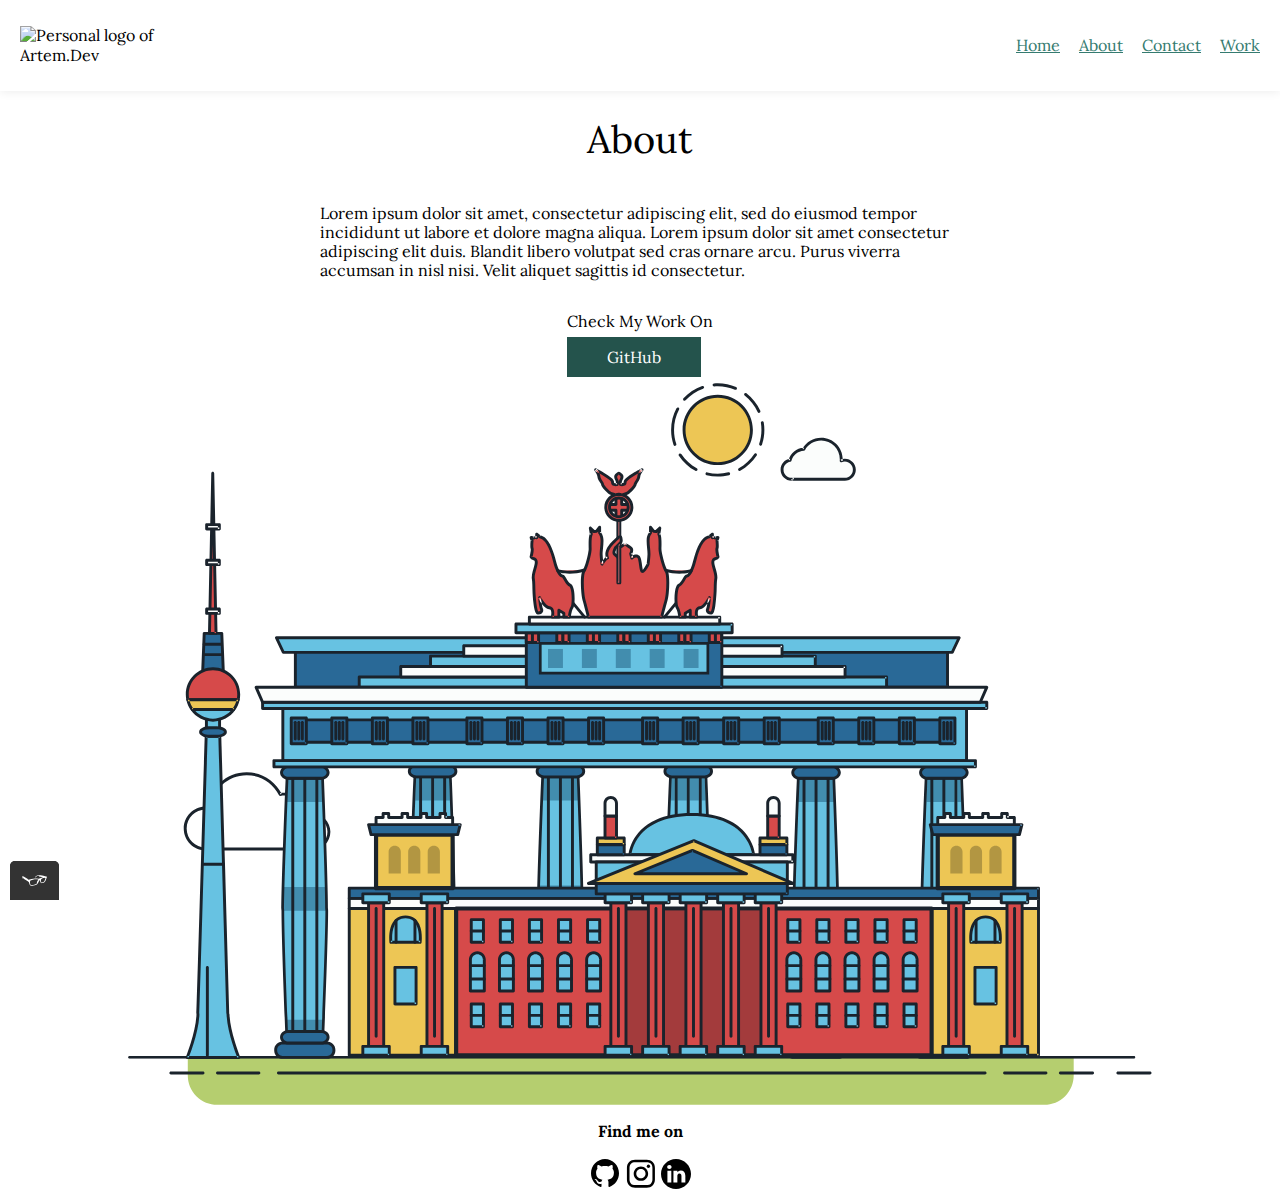
==== about.html @ c0be6065 "Initial commit" ====
<!DOCTYPE html>
<html lang="en">
  <head>
    <meta charset="UTF-8" />
    <meta http-equiv="X-UA-Compatible" content="IE=edge" />
    <meta name="viewport" content="width=device-width, initial-scale=1.0" />
    <meta name="viewport" content="width=device-width, initial-scale=1" />

    <link rel="stylesheet" type="text/css" href="css/normalize.min.css" />
    <link rel="icon" href="favicon_io/apple-touch-icon.png" type="img" />
    <link rel="stylesheet" type="text/css" href="css/style.production.css" />
    <link
      href="https://fonts.googleapis.com/css2?family=Lora:ital,wght@0,400;0,600;1,400;1,500&display=swap"
      rel="stylesheet"
    />

    <title>Artem.Dev | Full Stack Developer</title>
  </head>

  <body>
    <header class="page-header">
      <img
        src="http://via.placeholder.com/200x70"
        alt="Personal logo of Artem.Dev"
        class="page-header__item"
      />

      <nav class="page-header__item">
        <ul role="menubar" class="navigation-list">
          <li role="presentation">
            <a
              href="index.html"
              role="menuitem"
              class="navigation-list__item navigation-list__item--active"
              >Home</a
            >
          </li>
          <li role="presentation">
            <a href="about.html" role="menuitem" class="navigation-list__item"
              >About</a
            >
          </li>
          <li role="presentation">
            <a href="contact.html" role="menuitem" class="navigation-list__item"
              >Contact</a
            >
          </li>

          <li role="presentation">
            <a href="work.html" role="menuitem" class="navigation-list__item"
              >Work</a
            >
          </li>
        </ul>
      </nav>
    </header>
    <div class="about_page_content">
      <h1>About</h1>
      <p>
        <!--Add info about me-->
        Lorem ipsum dolor sit amet, consectetur adipiscing elit, sed do eiusmod
        tempor incididunt ut labore et dolore magna aliqua. Lorem ipsum dolor
        sit amet consectetur adipiscing elit duis. Blandit libero volutpat sed
        cras ornare arcu. Purus viverra accumsan in nisl nisi. Velit aliquet
        sagittis id consectetur.
      </p>
      <div>
        <p>Check My Work On</p>
        <a
          href="https://github.com/artemtsirik?tab=projects"
          class="github-button"
          target="_blank"
          >GitHub</a
        >
      </div>
      <svg
        id="about-picture"
        xmlns="http://www.w3.org/2000/svg"
        class="berlin-illustration"
        height="auto"
        viewBox="0 0 700 505"
        xmlns:xlink="http://www.w3.org/1999/xlink"
      >
        <defs>
          <polygon
            id="a"
            points=".06 231.917 .06 .929 688.717 .929 688.717 231.917"
          ></polygon>
        </defs>
        <g fill="none" fill-rule="evenodd">
          <g transform="translate(0 241)" class="cloud-front">
            <path
              fill="#1A232C"
              d="M87.602,29 L87.602,28 C87.326,28.001 87.103,28.024 86.927,28.033 L86.979,29.031 L87.947,28.78 C85.741,20.282 78.041,14.002 68.852,14 C67.858,14 66.904,14.096 65.98,14.231 L66.125,15.22 L67.019,14.772 C62.626,6.015 53.567,0.001 43.102,0 C29.041,0.002 17.524,10.848 16.443,24.632 L17.44,24.71 L17.606,23.724 C16.803,23.589 15.969,23.5 15.102,23.5 C6.817,23.501 0.102,30.215 0.102,38.5 C0.102,46.785 6.817,53.499 15.102,53.5 L87.602,53.5 C94.644,53.499 100.351,47.792 100.352,40.75 C100.351,33.708 94.644,28.001 87.602,28 L87.602,30 C90.573,30 93.254,31.202 95.203,33.149 C97.15,35.097 98.351,37.778 98.352,40.75 C98.351,43.722 97.15,46.403 95.203,48.351 C93.254,50.298 90.573,51.5 87.602,51.5 L15.102,51.5 C11.509,51.5 8.265,50.046 5.909,47.692 C3.555,45.337 2.102,42.093 2.102,38.5 C2.102,34.907 3.555,31.663 5.909,29.308 C8.265,26.954 11.509,25.5 15.102,25.5 C15.831,25.5 16.553,25.575 17.273,25.697 C17.551,25.743 17.832,25.672 18.055,25.499 C18.277,25.325 18.414,25.07 18.436,24.789 C19.436,12.04 30.094,1.998 43.102,2 C52.786,1.999 61.163,7.564 65.231,15.669 C65.425,16.055 65.842,16.272 66.27,16.21 C67.132,16.084 67.988,16 68.852,16 C77.108,15.998 84.027,21.647 86.011,29.283 C86.13,29.741 86.557,30.054 87.031,30.03 C87.27,30.017 87.457,29.999 87.602,30 L87.602,29"
              transform="translate(38 36)"
            ></path>
          </g>
          <path
            fill="#B5CE6F"
            d="M646.484,484.382 C646.484,489.501 644.531,494.62 640.627,498.525 C636.722,502.43 631.603,504.382 626.484,504.382 L60.873,504.382 C55.754,504.382 50.636,502.43 46.731,498.525 C42.826,494.62 40.873,489.501 40.873,484.382 L40.873,471.917 L646.484,471.917 L646.484,484.382"
          ></path>
          <polyline
            fill="#67C2E2"
            points="334.824 185.029 101.449 185.029 106.209 195.08 563.438 195.08 568.2 185.029 334.824 185.029"
          ></polyline>
          <path
            fill="#1A232C"
            d="M334.824,185.029 L334.824,184.029 L101.449,184.029 C101.104,184.029 100.788,184.203 100.604,184.494 C100.42,184.785 100.398,185.146 100.545,185.457 L105.306,195.508 C105.471,195.856 105.824,196.079 106.209,196.079 L563.438,196.079 C563.824,196.079 564.177,195.856 564.342,195.508 L569.104,185.457 C569.251,185.146 569.229,184.785 569.045,184.494 C568.861,184.203 568.544,184.029 568.2,184.029 L334.824,184.029 L334.824,186.029 L566.62,186.029 L562.806,194.08 L106.842,194.08 L103.029,186.029 L334.824,186.029 L334.824,185.029"
          ></path>
          <polygon
            fill="#296997"
            points="114.416 218.974 560.222 218.974 560.222 195.08 114.416 195.08"
          ></polygon>
          <path
            fill="#1A232C"
            d="M560.222,218.974 L560.222,217.974 L115.416,217.974 L115.416,196.079 L559.222,196.079 L559.222,218.974 L560.222,218.974 L560.222,217.974 L560.222,218.974 L561.222,218.974 L561.222,195.08 C561.222,194.816 561.115,194.559 560.929,194.372 C560.742,194.186 560.485,194.08 560.222,194.08 L114.416,194.08 C114.152,194.08 113.895,194.186 113.708,194.372 C113.522,194.559 113.416,194.816 113.416,195.08 L113.416,218.974 C113.416,219.237 113.522,219.495 113.708,219.681 C113.895,219.867 114.152,219.974 114.416,219.974 L560.222,219.974 C560.485,219.974 560.742,219.867 560.929,219.681 C561.115,219.495 561.222,219.237 561.222,218.974 L560.222,218.974"
          ></path>
          <polygon
            fill="#67C2E2"
            points="105.85 269.08 573.225 269.08 573.225 233.398 105.85 233.398"
          ></polygon>
          <path
            fill="#1A232C"
            d="M573.225,233.398 L573.225,232.398 L105.85,232.398 C105.587,232.398 105.329,232.505 105.143,232.691 C104.957,232.877 104.85,233.134 104.85,233.398 L104.85,269.08 C104.85,269.344 104.957,269.601 105.143,269.788 C105.329,269.974 105.587,270.08 105.85,270.08 L573.225,270.08 C573.488,270.08 573.745,269.974 573.932,269.788 C574.118,269.601 574.225,269.344 574.225,269.08 L574.225,233.398 C574.225,233.134 574.118,232.877 573.932,232.691 C573.745,232.505 573.488,232.398 573.225,232.398 L573.225,233.398 L572.225,233.398 L572.225,268.08 L106.85,268.08 L106.85,234.398 L573.225,234.398 L573.225,233.398 L572.225,233.398 L573.225,233.398"
          ></path>
          <polygon
            fill="#296997"
            points="116.751 256.508 562.557 256.508 562.557 241.243 116.751 241.243"
          ></polygon>
          <path
            fill="#1A232C"
            d="M562.557,256.508 L562.557,255.508 L117.75,255.508 L117.75,242.243 L561.557,242.243 L561.557,256.508 L562.557,256.508 L562.557,255.508 L562.557,256.508 L563.557,256.508 L563.557,241.243 C563.557,240.979 563.45,240.722 563.264,240.535 C563.078,240.349 562.82,240.243 562.557,240.243 L116.75,240.243 C116.487,240.243 116.23,240.349 116.043,240.535 C115.857,240.722 115.751,240.979 115.751,241.243 L115.751,256.508 C115.751,256.771 115.857,257.029 116.043,257.215 C116.23,257.401 116.487,257.508 116.751,257.508 L562.557,257.508 C562.82,257.508 563.077,257.401 563.264,257.215 C563.45,257.029 563.557,256.771 563.557,256.508 L562.557,256.508"
          ></path>
          <polygon
            fill="#67C2E2"
            points="158.07 218.974 518.563 218.974 518.563 211.858 158.07 211.858"
          ></polygon>
          <path
            fill="#1A232C"
            d="M518.563,211.858 L518.563,210.858 L158.07,210.858 C157.807,210.858 157.549,210.964 157.363,211.151 C157.177,211.337 157.07,211.594 157.07,211.858 L157.07,218.974 C157.07,219.237 157.177,219.495 157.363,219.681 C157.549,219.867 157.807,219.974 158.07,219.974 L518.563,219.974 C518.826,219.974 519.083,219.867 519.27,219.681 C519.456,219.495 519.562,219.237 519.562,218.974 L519.562,211.858 C519.562,211.594 519.456,211.337 519.27,211.151 C519.083,210.964 518.826,210.858 518.563,210.858 L518.563,211.858 L517.563,211.858 L517.563,217.974 L159.07,217.974 L159.07,212.858 L518.563,212.858 L518.563,211.858 L517.563,211.858 L518.563,211.858"
          ></path>
          <polygon
            fill="#FBFDFC"
            points="186.438 211.858 490.194 211.858 490.194 204.741 186.438 204.741"
          ></polygon>
          <path
            fill="#1A232C"
            d="M490.194,204.741 L490.194,203.741 L186.438,203.741 C186.175,203.741 185.917,203.848 185.731,204.034 C185.545,204.221 185.438,204.478 185.438,204.741 L185.438,211.858 C185.438,212.121 185.545,212.379 185.731,212.565 C185.917,212.751 186.175,212.858 186.438,212.858 L490.194,212.858 C490.458,212.858 490.715,212.751 490.902,212.565 C491.088,212.379 491.194,212.121 491.194,211.858 L491.194,204.741 C491.194,204.478 491.088,204.221 490.902,204.034 C490.715,203.848 490.458,203.741 490.194,203.741 L490.194,204.741 L489.194,204.741 L489.194,210.858 L187.438,210.858 L187.438,205.741 L490.194,205.741 L490.194,204.741 L489.194,204.741 L490.194,204.741"
          ></path>
          <polygon
            fill="#67C2E2"
            points="206.805 204.741 469.828 204.741 469.828 197.624 206.805 197.624"
          ></polygon>
          <path
            fill="#1A232C"
            d="M469.828,197.624 L469.828,196.624 L206.805,196.624 C206.541,196.624 206.284,196.731 206.098,196.917 C205.911,197.103 205.805,197.361 205.805,197.624 L205.805,204.741 C205.805,205.005 205.911,205.262 206.098,205.449 C206.284,205.635 206.541,205.741 206.805,205.741 L469.828,205.741 C470.091,205.741 470.349,205.635 470.535,205.449 C470.722,205.262 470.828,205.005 470.828,204.741 L470.828,197.624 C470.828,197.361 470.722,197.103 470.535,196.917 C470.349,196.731 470.091,196.624 469.828,196.624 L469.828,197.624 L468.828,197.624 L468.828,203.741 L207.805,203.741 L207.805,198.624 L469.828,198.624 L469.828,197.624 L468.828,197.624 L469.828,197.624"
          ></path>
          <polygon
            fill="#FBFDFC"
            points="229.521 197.624 447.111 197.624 447.111 190.509 229.521 190.509"
          ></polygon>
          <path
            fill="#1A232C"
            d="M447.111,190.509 L447.111,189.509 L229.521,189.509 C229.258,189.509 229,189.616 228.814,189.802 C228.628,189.988 228.521,190.246 228.521,190.509 L228.521,197.624 C228.521,197.888 228.628,198.145 228.814,198.332 C229,198.518 229.258,198.624 229.521,198.624 L447.111,198.624 C447.375,198.624 447.632,198.518 447.818,198.332 C448.005,198.145 448.111,197.888 448.111,197.624 L448.111,190.509 C448.111,190.246 448.005,189.988 447.818,189.802 C447.632,189.616 447.375,189.509 447.111,189.509 L447.111,190.509 L446.111,190.509 L446.111,196.624 L230.521,196.624 L230.521,191.509 L447.111,191.509 L447.111,190.509 L446.111,190.509 L447.111,190.509"
          ></path>
          <path
            fill="#67C2E2"
            d="M135.607,355.447 C135.163,337.766 134.264,313.326 133.648,297.387 C133.274,287.721 133.004,281.18 133.004,281.18 L108.722,281.18 C108.722,281.18 108.452,287.721 108.079,297.387 C107.462,313.326 106.563,337.766 106.119,355.447 C105.953,362.059 105.85,367.732 105.85,371.653 L105.85,371.654 C105.85,386.117 107.243,424.332 108.089,446.189 C108.457,455.706 108.722,462.126 108.722,462.126 L133.004,462.126 C133.004,462.126 133.269,455.706 133.637,446.189 C134.482,424.332 135.876,386.117 135.876,371.654 L135.876,371.653 C135.876,367.732 135.773,362.059 135.607,355.447"
          ></path>
          <path
            fill="#428DAE"
            d="M133.648 297.387L108.079 297.387C108.452 287.721 108.722 281.18 108.722 281.18L133.004 281.18C133.004 281.18 133.274 287.721 133.648 297.387M135.876 371.654L105.85 371.654 105.85 371.653C105.85 367.732 105.953 362.059 106.119 355.447L135.607 355.447C135.773 362.059 135.876 367.732 135.876 371.653L135.876 371.654M133.004 462.126L108.722 462.126C108.722 462.126 108.457 455.706 108.089 446.189L133.637 446.189C133.269 455.706 133.004 462.126 133.004 462.126"
          ></path>
          <path
            fill="#1A232C"
            d="M109.612,461.199 L132.114,461.199 C132.447,453.007 134.949,390.886 134.949,371.653 C134.949,352.42 132.447,290.299 132.114,282.108 L109.612,282.108 C109.279,290.299 106.778,352.42 106.778,371.653 C106.778,390.886 109.279,453.007 109.612,461.199 Z M133.895,463.054 L107.832,463.054 L107.794,462.164 C107.766,461.466 104.922,392.193 104.922,371.653 C104.922,351.114 107.766,281.839 107.794,281.142 L107.832,280.252 L133.895,280.252 L133.931,281.142 C133.96,281.839 136.804,351.114 136.804,371.653 C136.804,392.193 133.96,461.466 133.931,462.164 L133.895,463.054 L133.895,463.054 Z"
          ></path>
          <path
            fill="#1A232C"
            d="M111.638 281.18L111.638 462.126C111.638 462.679 112.086 463.126 112.638 463.126 113.19 463.126 113.638 462.679 113.638 462.126L113.638 281.18C113.638 280.628 113.19 280.18 112.638 280.18 112.086 280.18 111.638 280.628 111.638 281.18M119.863 281.18L119.863 462.126C119.863 462.679 120.311 463.126 120.863 463.126 121.416 463.126 121.863 462.679 121.863 462.126L121.863 281.18C121.863 280.628 121.416 280.18 120.863 280.18 120.311 280.18 119.863 280.628 119.863 281.18M128.088 281.18L128.088 462.126C128.088 462.679 128.536 463.126 129.088 463.126 129.64 463.126 130.088 462.679 130.088 462.126L130.088 281.18C130.088 280.628 129.64 280.18 129.088 280.18 128.536 280.18 128.088 280.628 128.088 281.18"
          ></path>
          <path
            fill="#296997"
            d="M136.79,277.265 C136.79,279.418 134.675,281.18 132.09,281.18 L109.636,281.18 C107.051,281.18 104.936,279.418 104.936,277.265 C104.936,275.111 107.051,273.349 109.636,273.349 L132.09,273.349 C134.675,273.349 136.79,275.111 136.79,277.265"
          ></path>
          <path
            fill="#1A232C"
            d="M136.79,277.265 L135.79,277.265 C135.789,278.005 135.433,278.704 134.769,279.262 C134.109,279.814 133.155,280.181 132.09,280.18 L109.636,280.18 C108.571,280.181 107.617,279.814 106.956,279.262 C106.293,278.704 105.936,278.005 105.936,277.265 C105.936,276.524 106.293,275.825 106.957,275.267 C107.617,274.715 108.571,274.348 109.636,274.349 L132.09,274.349 C133.155,274.348 134.109,274.716 134.769,275.267 C135.433,275.825 135.789,276.524 135.79,277.265 L137.79,277.265 C137.791,275.851 137.09,274.593 136.049,273.731 C135.006,272.863 133.61,272.35 132.09,272.349 L109.636,272.349 C108.116,272.35 106.72,272.863 105.676,273.731 C104.636,274.593 103.935,275.851 103.936,277.265 C103.935,278.678 104.636,279.937 105.677,280.798 C106.72,281.666 108.116,282.179 109.636,282.18 L132.09,282.18 C133.61,282.179 135.006,281.666 136.049,280.798 C137.09,279.937 137.791,278.678 137.79,277.265 L136.79,277.265"
          ></path>
          <path
            fill="#296997"
            d="M140.775,467.217 C140.775,469.803 138.661,471.917 136.076,471.917 L105.65,471.917 C103.065,471.917 100.951,469.803 100.951,467.217 L100.951,466.825 C100.951,464.241 103.065,462.126 105.65,462.126 L136.076,462.126 C138.661,462.126 140.775,464.241 140.775,466.825 L140.775,467.217"
          ></path>
          <path
            fill="#1A232C"
            d="M140.775,467.217 L139.775,467.217 C139.775,468.235 139.361,469.155 138.688,469.83 C138.013,470.503 137.093,470.917 136.076,470.917 L105.65,470.917 C104.633,470.917 103.713,470.504 103.038,469.83 C102.365,469.155 101.951,468.235 101.951,467.217 L101.951,466.825 C101.951,465.808 102.365,464.889 103.038,464.214 C103.713,463.54 104.633,463.127 105.65,463.126 L136.076,463.126 C137.093,463.127 138.013,463.54 138.688,464.214 C139.362,464.889 139.775,465.808 139.775,466.825 L139.775,467.217 L141.775,467.217 L141.775,466.825 C141.772,463.684 139.217,461.13 136.076,461.126 L105.65,461.126 C102.509,461.13 99.955,463.684 99.951,466.825 L99.951,467.217 C99.954,470.36 102.509,472.914 105.65,472.917 L136.076,472.917 C139.217,472.914 141.772,470.36 141.775,467.217 L140.775,467.217"
          ></path>
          <path
            fill="#296997"
            d="M136.79,458.208 C136.79,460.363 134.675,462.126 132.09,462.126 L109.636,462.126 C107.051,462.126 104.936,460.363 104.936,458.208 C104.936,456.057 107.051,454.292 109.636,454.292 L132.09,454.292 C134.675,454.292 136.79,456.057 136.79,458.208"
          ></path>
          <path
            fill="#1A232C"
            d="M136.79,458.208 L135.79,458.208 C135.789,458.949 135.432,459.649 134.769,460.207 C134.108,460.76 133.154,461.128 132.09,461.126 L109.636,461.126 C108.572,461.128 107.617,460.76 106.957,460.207 C106.293,459.649 105.936,458.949 105.936,458.208 C105.936,457.47 106.293,456.77 106.957,456.212 C107.617,455.659 108.572,455.291 109.636,455.292 L132.09,455.292 C133.154,455.291 134.108,455.659 134.769,456.212 C135.433,456.77 135.789,457.47 135.79,458.208 L137.79,458.208 C137.791,456.796 137.09,455.538 136.05,454.675 C135.006,453.808 133.61,453.294 132.09,453.292 L109.636,453.292 C108.115,453.294 106.719,453.808 105.676,454.675 C104.636,455.538 103.935,456.796 103.936,458.208 C103.935,459.622 104.636,460.881 105.676,461.743 C106.72,462.611 108.116,463.125 109.636,463.126 L132.09,463.126 C133.61,463.125 135.006,462.611 136.05,461.743 C137.09,460.881 137.791,459.622 137.79,458.208 L136.79,458.208"
          ></path>
          <path
            fill="#67C2E2"
            d="M572.471,355.447 C572.025,337.766 571.126,313.326 570.51,297.387 C570.137,287.721 569.867,281.18 569.867,281.18 L545.585,281.18 C545.585,281.18 545.315,287.721 544.942,297.387 C544.326,313.326 543.427,337.766 542.981,355.447 C542.815,362.059 542.713,367.732 542.713,371.653 L542.713,371.654 C542.713,386.117 544.107,424.332 544.952,446.189 C545.32,455.706 545.585,462.126 545.585,462.126 L569.867,462.126 C569.867,462.126 570.132,455.706 570.499,446.189 C571.346,424.332 572.739,386.117 572.739,371.654 L572.739,371.653 C572.739,367.732 572.637,362.059 572.471,355.447"
          ></path>
          <path
            fill="#428DAE"
            d="M569.582 297.387L566.951 297.387 566.951 282.108 568.977 282.108C569.063 284.206 569.29 289.841 569.582 297.387M564.951 297.387L545.871 297.387C546.162 289.841 546.39 284.206 546.476 282.108L564.951 282.108 564.951 297.387M571.8 369.187L566.951 369.187 566.951 356.265 571.562 356.265C571.685 361.272 571.771 365.701 571.8 369.187M564.951 369.187L543.653 369.187C543.684 365.512 543.777 360.79 543.912 355.447L553.551 355.447 553.551 356.265 564.951 356.265 564.951 369.187"
          ></path>
          <path
            fill="#1A232C"
            d="M546.476,461.199 L568.977,461.199 C569.31,453.007 571.812,390.886 571.812,371.653 C571.812,352.42 569.31,290.299 568.977,282.108 L546.476,282.108 C546.142,290.299 543.642,352.42 543.642,371.653 C543.642,390.886 546.142,453.007 546.476,461.199 M570.758,463.054 L544.694,463.054 L544.658,462.164 C544.629,461.466 541.785,392.193 541.785,371.653 C541.785,351.114 544.629,281.839 544.658,281.142 L544.694,280.252 L570.758,280.252 L570.795,281.142 C570.823,281.839 573.667,351.114 573.667,371.653 C573.667,392.193 570.823,461.466 570.795,462.164 L570.758,463.054"
          ></path>
          <path
            fill="#1A232C"
            d="M548.501 281.18L548.501 462.126C548.501 462.679 548.949 463.126 549.501 463.126 550.053 463.126 550.501 462.679 550.501 462.126L550.501 281.18C550.501 280.628 550.053 280.18 549.501 280.18 548.949 280.18 548.501 280.628 548.501 281.18M556.727 281.18L556.727 462.126C556.727 462.679 557.174 463.126 557.727 463.126 558.279 463.126 558.727 462.679 558.727 462.126L558.727 281.18C558.727 280.628 558.279 280.18 557.727 280.18 557.174 280.18 556.727 280.628 556.727 281.18M564.951 281.18L564.951 462.126C564.951 462.679 565.399 463.126 565.951 463.126 566.503 463.126 566.951 462.679 566.951 462.126L566.951 281.18C566.951 280.628 566.503 280.18 565.951 280.18 565.399 280.18 564.951 280.628 564.951 281.18"
          ></path>
          <path
            fill="#296997"
            d="M573.653,277.265 C573.653,279.418 571.537,281.18 568.953,281.18 L546.499,281.18 C543.915,281.18 541.799,279.418 541.799,277.265 C541.799,275.111 543.915,273.349 546.499,273.349 L568.953,273.349 C571.537,273.349 573.653,275.111 573.653,277.265"
          ></path>
          <path
            fill="#1A232C"
            d="M573.653,277.265 L572.653,277.265 C572.653,278.005 572.296,278.704 571.632,279.262 C570.972,279.814 570.017,280.181 568.953,280.18 L546.499,280.18 C545.435,280.181 544.48,279.814 543.82,279.262 C543.156,278.704 542.8,278.005 542.799,277.265 C542.8,276.525 543.156,275.825 543.82,275.267 C544.481,274.715 545.435,274.348 546.499,274.349 L568.953,274.349 C570.017,274.348 570.972,274.715 571.632,275.267 C572.296,275.825 572.653,276.525 572.653,277.265 L574.653,277.265 C574.654,275.851 573.953,274.593 572.912,273.731 C571.869,272.863 570.473,272.35 568.953,272.349 L546.499,272.349 C544.979,272.35 543.583,272.863 542.54,273.731 C541.499,274.593 540.798,275.851 540.799,277.265 C540.798,278.679 541.499,279.937 542.54,280.798 C543.583,281.666 544.979,282.179 546.499,282.18 L568.953,282.18 C570.473,282.179 571.869,281.666 572.912,280.798 C573.953,279.937 574.654,278.679 574.653,277.265 L573.653,277.265"
          ></path>
          <path
            fill="#296997"
            d="M577.639,467.217 C577.639,469.803 575.524,471.917 572.938,471.917 L542.514,471.917 C539.929,471.917 537.813,469.803 537.813,467.217 L537.813,466.825 C537.813,464.241 539.929,462.126 542.514,462.126 L572.938,462.126 C575.524,462.126 577.639,464.241 577.639,466.825 L577.639,467.217"
          ></path>
          <path
            fill="#1A232C"
            d="M577.639,467.217 L576.639,467.217 C576.638,468.235 576.225,469.155 575.551,469.83 C574.876,470.503 573.956,470.917 572.938,470.917 L542.514,470.917 C541.497,470.917 540.576,470.503 539.901,469.83 C539.227,469.155 538.814,468.234 538.813,467.217 L538.813,466.825 C538.814,465.808 539.227,464.889 539.901,464.214 C540.576,463.54 541.497,463.127 542.514,463.126 L572.938,463.126 C573.956,463.127 574.876,463.54 575.551,464.214 C576.225,464.888 576.638,465.808 576.639,466.825 L576.639,467.217 L578.639,467.217 L578.639,466.825 C578.635,463.684 576.081,461.13 572.938,461.126 L542.514,461.126 C539.372,461.13 536.817,463.684 536.813,466.825 L536.813,467.217 C536.817,470.36 539.372,472.914 542.514,472.917 L572.938,472.917 C576.081,472.914 578.635,470.359 578.639,467.217 L577.639,467.217"
          ></path>
          <path
            fill="#296997"
            d="M573.653,458.208 C573.653,460.363 571.537,462.126 568.953,462.126 L546.499,462.126 C543.915,462.126 541.799,460.363 541.799,458.208 C541.799,456.057 543.915,454.292 546.499,454.292 L568.953,454.292 C571.537,454.292 573.653,456.057 573.653,458.208"
          ></path>
          <path
            fill="#1A232C"
            d="M573.653,458.208 L572.653,458.208 C572.653,458.949 572.296,459.649 571.632,460.207 C570.971,460.76 570.017,461.128 568.953,461.126 L546.499,461.126 C545.435,461.128 544.481,460.76 543.82,460.207 C543.157,459.649 542.799,458.949 542.799,458.208 C542.799,457.47 543.156,456.77 543.82,456.212 C544.481,455.659 545.435,455.291 546.499,455.292 L568.953,455.292 C570.017,455.291 570.971,455.659 571.632,456.212 C572.296,456.77 572.653,457.47 572.653,458.208 L574.653,458.208 C574.654,456.796 573.953,455.538 572.912,454.675 C571.869,453.808 570.473,453.294 568.953,453.292 L546.499,453.292 C544.979,453.294 543.583,453.808 542.54,454.675 C541.499,455.538 540.798,456.796 540.799,458.208 C540.798,459.622 541.499,460.881 542.54,461.743 C543.583,462.611 544.979,463.125 546.499,463.126 L568.953,463.126 C570.473,463.125 571.869,462.611 572.912,461.743 C573.953,460.881 574.654,459.622 574.653,458.208 L573.653,458.208"
          ></path>
          <path
            fill="#67C2E2"
            d="M485.098,355.447 C484.654,337.766 483.753,313.326 483.137,297.387 C482.764,287.721 482.494,281.18 482.494,281.18 L458.213,281.18 C458.213,281.18 457.942,287.721 457.569,297.387 C456.953,313.326 456.055,337.766 455.608,355.447 C455.443,362.059 455.34,367.732 455.34,371.653 L455.34,371.654 C455.34,386.117 456.733,424.332 457.58,446.189 C457.948,455.706 458.213,462.126 458.213,462.126 L482.494,462.126 C482.494,462.126 482.759,455.706 483.126,446.189 C483.973,424.332 485.366,386.117 485.366,371.654 L485.366,371.653 C485.366,367.732 485.265,362.059 485.098,355.447"
          ></path>
          <path
            fill="#428DAE"
            d="M483.137 297.387L457.569 297.387C457.942 287.721 458.213 281.18 458.213 281.18L482.494 281.18C482.494 281.18 482.764 287.721 483.137 297.387M485.355 369.187L455.351 369.187C455.382 365.502 455.475 360.78 455.608 355.447L485.098 355.447C485.232 360.78 485.325 365.502 485.355 369.187"
          ></path>
          <path
            fill="#1A232C"
            d="M459.103,461.199 L481.605,461.199 C481.938,453.007 484.439,390.886 484.439,371.653 C484.439,352.42 481.938,290.299 481.605,282.108 L459.103,282.108 C458.769,290.299 456.268,352.42 456.268,371.653 C456.268,390.886 458.769,453.007 459.103,461.199 Z M483.386,463.054 L457.321,463.054 L457.285,462.164 C457.256,461.466 454.412,392.193 454.412,371.653 C454.412,351.114 457.256,281.839 457.285,281.142 L457.321,280.252 L483.386,280.252 L483.422,281.142 C483.45,281.839 486.294,351.114 486.294,371.653 C486.294,392.193 483.45,461.466 483.422,462.164 L483.386,463.054 L483.386,463.054 Z"
          ></path>
          <path
            fill="#1A232C"
            d="M461.128 281.18L461.128 462.126C461.128 462.679 461.576 463.126 462.128 463.126 462.68 463.126 463.128 462.679 463.128 462.126L463.128 281.18C463.128 280.628 462.68 280.18 462.128 280.18 461.576 280.18 461.128 280.628 461.128 281.18M469.354 281.18L469.354 462.126C469.354 462.679 469.801 463.126 470.354 463.126 470.906 463.126 471.354 462.679 471.354 462.126L471.354 281.18C471.354 280.628 470.906 280.18 470.354 280.18 469.801 280.18 469.354 280.628 469.354 281.18M477.578 281.18L477.578 462.126C477.578 462.679 478.026 463.126 478.578 463.126 479.13 463.126 479.578 462.679 479.578 462.126L479.578 281.18C479.578 280.628 479.13 280.18 478.578 280.18 478.026 280.18 477.578 280.628 477.578 281.18"
          ></path>
          <path
            fill="#296997"
            d="M486.281,277.265 C486.281,279.418 484.164,281.18 481.58,281.18 L459.126,281.18 C456.542,281.18 454.426,279.418 454.426,277.265 C454.426,275.111 456.542,273.349 459.126,273.349 L481.58,273.349 C484.164,273.349 486.281,275.111 486.281,277.265"
          ></path>
          <path
            fill="#1A232C"
            d="M486.281,277.265 L485.281,277.265 C485.281,278.005 484.924,278.704 484.26,279.262 C483.599,279.814 482.644,280.181 481.58,280.18 L459.126,280.18 C458.062,280.181 457.107,279.814 456.447,279.262 C455.783,278.704 455.427,278.005 455.426,277.265 C455.427,276.525 455.783,275.825 456.447,275.267 C457.108,274.715 458.062,274.348 459.126,274.349 L481.58,274.349 C482.644,274.348 483.599,274.716 484.26,275.268 C484.924,275.825 485.281,276.525 485.281,277.265 L487.281,277.265 C487.282,275.851 486.58,274.593 485.54,273.731 C484.496,272.863 483.1,272.35 481.58,272.349 L459.126,272.349 C457.606,272.35 456.21,272.863 455.167,273.731 C454.126,274.593 453.425,275.851 453.426,277.265 C453.425,278.679 454.126,279.937 455.167,280.798 C456.21,281.666 457.606,282.179 459.126,282.18 L481.58,282.18 C483.1,282.179 484.496,281.666 485.54,280.799 C486.58,279.937 487.282,278.679 487.281,277.265 L486.281,277.265"
          ></path>
          <path
            fill="#296997"
            d="M490.266,467.217 C490.266,469.803 488.151,471.917 485.565,471.917 L455.141,471.917 C452.556,471.917 450.44,469.803 450.44,467.217 L450.44,466.825 C450.44,464.241 452.556,462.126 455.141,462.126 L485.565,462.126 C488.151,462.126 490.266,464.241 490.266,466.825 L490.266,467.217"
          ></path>
          <path
            fill="#1A232C"
            d="M490.266,467.217 L489.266,467.217 C489.265,468.235 488.852,469.155 488.178,469.83 C487.503,470.503 486.583,470.917 485.565,470.917 L455.141,470.917 C454.124,470.917 453.203,470.503 452.528,469.83 C451.854,469.155 451.441,468.234 451.44,467.217 L451.44,466.825 C451.441,465.808 451.854,464.889 452.528,464.214 C453.203,463.54 454.124,463.127 455.141,463.126 L485.565,463.126 C486.583,463.127 487.503,463.54 488.178,464.214 C488.852,464.888 489.265,465.808 489.266,466.825 L489.266,467.217 L491.266,467.217 L491.266,466.825 C491.262,463.684 488.708,461.13 485.565,461.126 L455.141,461.126 C451.999,461.13 449.444,463.684 449.44,466.825 L449.44,467.217 C449.444,470.36 451.999,472.914 455.141,472.917 L485.565,472.917 C488.708,472.914 491.262,470.359 491.266,467.217 L490.266,467.217"
          ></path>
          <path
            fill="#296997"
            d="M486.281,458.208 C486.281,460.363 484.164,462.126 481.58,462.126 L459.126,462.126 C456.542,462.126 454.426,460.363 454.426,458.208 C454.426,456.057 456.542,454.292 459.126,454.292 L481.58,454.292 C484.164,454.292 486.281,456.057 486.281,458.208"
          ></path>
          <path
            fill="#1A232C"
            d="M486.281,458.208 L485.281,458.208 C485.281,458.949 484.923,459.649 484.26,460.207 C483.599,460.76 482.644,461.128 481.58,461.126 L459.126,461.126 C458.062,461.128 457.108,460.76 456.447,460.207 C455.784,459.649 455.427,458.949 455.426,458.208 C455.426,457.47 455.783,456.77 456.447,456.212 C457.108,455.659 458.062,455.291 459.126,455.292 L481.58,455.292 C482.644,455.291 483.598,455.659 484.26,456.212 C484.924,456.77 485.281,457.47 485.281,458.208 L487.281,458.208 C487.282,456.795 486.58,455.538 485.54,454.675 C484.496,453.808 483.1,453.294 481.58,453.292 L459.126,453.292 C457.606,453.294 456.21,453.808 455.167,454.675 C454.126,455.538 453.425,456.796 453.426,458.208 C453.425,459.622 454.126,460.881 455.167,461.743 C456.21,462.611 457.606,463.125 459.126,463.126 L481.58,463.126 C483.1,463.125 484.496,462.611 485.54,461.743 C486.581,460.881 487.282,459.622 487.281,458.208 L486.281,458.208"
          ></path>
          <path
            fill="#67C2E2"
            d="M397.726,354.466 C397.28,336.787 396.381,312.346 395.765,296.407 C395.392,286.742 395.122,280.2 395.122,280.2 L370.84,280.2 C370.84,280.2 370.57,286.742 370.197,296.407 C369.581,312.346 368.682,336.787 368.236,354.466 C368.07,361.078 367.968,366.751 367.968,370.672 L367.968,370.673 C367.968,385.136 369.361,423.352 370.207,445.208 C370.575,454.726 370.84,461.146 370.84,461.146 L395.122,461.146 C395.122,461.146 395.386,454.726 395.754,445.208 C396.601,423.352 397.994,385.136 397.994,370.673 L397.994,370.672 C397.994,366.751 397.892,361.078 397.726,354.466"
          ></path>
          <path
            fill="#428DAE"
            d="M394.837 296.407L392.206 296.407 392.206 281.127 394.233 281.127C394.318 283.225 394.545 288.861 394.837 296.407L394.837 296.407zM383.981 296.407L390.206 296.407 390.206 281.127 383.981 281.127 383.981 296.407zM375.756 296.407L381.98 296.407 381.98 281.127 375.756 281.127 375.756 296.407zM373.756 296.407L371.126 296.407C371.417 288.861 371.645 283.225 371.73 281.127L373.756 281.127 373.756 296.407 373.756 296.407zM397.062 369.187L392.206 369.187 392.206 354.466 396.796 354.466C396.943 360.298 397.041 365.389 397.062 369.187L397.062 369.187zM383.981 369.187L390.206 369.187 390.206 354.466 383.981 354.466 383.981 369.187zM375.756 369.187L381.98 369.187 381.98 354.466 375.756 354.466 375.756 369.187zM373.756 369.187L368.9 369.187C368.921 365.389 369.019 360.298 369.166 354.466L373.756 354.466 373.756 369.187 373.756 369.187z"
          ></path>
          <path
            fill="#1A232C"
            d="M371.73,460.218 L394.233,460.218 C394.565,452.027 397.066,389.906 397.066,370.672 C397.066,351.44 394.565,289.319 394.233,281.127 L371.73,281.127 C371.397,289.319 368.895,351.44 368.895,370.672 C368.895,389.906 371.397,452.027 371.73,460.218 M396.013,462.074 L369.949,462.074 L369.912,461.184 C369.884,460.486 367.04,391.212 367.04,370.672 C367.04,350.133 369.884,280.859 369.912,280.162 L369.949,279.272 L396.013,279.272 L396.05,280.162 C396.078,280.859 398.922,350.133 398.922,370.672 C398.922,391.212 396.078,460.486 396.05,461.184 L396.013,462.074"
          ></path>
          <path
            fill="#1A232C"
            d="M373.756 280.2L373.756 461.146C373.756 461.698 374.203 462.146 374.756 462.146 375.308 462.146 375.756 461.698 375.756 461.146L375.756 280.2C375.756 279.647 375.308 279.2 374.756 279.2 374.203 279.2 373.756 279.647 373.756 280.2M381.98 280.2L381.98 461.146C381.98 461.698 382.428 462.146 382.98 462.146 383.533 462.146 383.981 461.698 383.981 461.146L383.981 280.2C383.981 279.647 383.533 279.2 382.98 279.2 382.428 279.2 381.98 279.647 381.98 280.2M390.206 280.2L390.206 461.146C390.206 461.698 390.654 462.146 391.206 462.146 391.758 462.146 392.206 461.698 392.206 461.146L392.206 280.2C392.206 279.647 391.758 279.2 391.206 279.2 390.654 279.2 390.206 279.647 390.206 280.2"
          ></path>
          <path
            fill="#296997"
            d="M398.908,276.285 C398.908,278.439 396.792,280.2 394.208,280.2 L371.754,280.2 C369.17,280.2 367.053,278.439 367.053,276.285 C367.053,274.13 369.17,272.369 371.754,272.369 L394.208,272.369 C396.792,272.369 398.908,274.13 398.908,276.285"
          ></path>
          <path
            fill="#1A232C"
            d="M398.908,276.285 L397.908,276.285 C397.907,277.025 397.551,277.724 396.887,278.281 C396.227,278.833 395.272,279.201 394.208,279.2 L371.754,279.2 C370.69,279.201 369.735,278.833 369.074,278.281 C368.41,277.724 368.053,277.025 368.053,276.285 C368.053,275.544 368.41,274.845 369.074,274.287 C369.735,273.735 370.69,273.367 371.754,273.369 L394.208,273.369 C395.272,273.367 396.227,273.735 396.887,274.287 C397.551,274.844 397.907,275.544 397.908,276.285 L399.908,276.285 C399.909,274.871 399.208,273.612 398.167,272.75 C397.124,271.883 395.728,271.37 394.208,271.369 L371.754,271.369 C370.234,271.37 368.838,271.883 367.794,272.75 C366.754,273.612 366.052,274.871 366.053,276.285 C366.052,277.699 366.754,278.957 367.795,279.818 C368.838,280.686 370.234,281.198 371.754,281.2 L394.208,281.2 C395.728,281.198 397.123,280.686 398.167,279.818 C399.208,278.957 399.909,277.698 399.908,276.285 L398.908,276.285"
          ></path>
          <path
            fill="#296997"
            d="M402.894,466.237 C402.894,468.823 400.779,470.937 398.193,470.937 L367.768,470.937 C365.183,470.937 363.068,468.823 363.068,466.237 L363.068,465.844 C363.068,463.26 365.183,461.146 367.768,461.146 L398.193,461.146 C400.779,461.146 402.894,463.26 402.894,465.844 L402.894,466.237"
          ></path>
          <path
            fill="#1A232C"
            d="M402.894,466.237 L401.894,466.237 C401.893,467.254 401.48,468.174 400.806,468.849 C400.131,469.523 399.211,469.937 398.193,469.937 L367.768,469.937 C366.751,469.937 365.831,469.523 365.156,468.849 C364.482,468.174 364.069,467.254 364.068,466.237 L364.068,465.844 C364.069,464.828 364.482,463.908 365.156,463.233 C365.831,462.56 366.751,462.146 367.768,462.146 L398.193,462.146 C399.211,462.146 400.131,462.56 400.806,463.233 C401.48,463.908 401.893,464.828 401.894,465.844 L401.894,466.237 L403.894,466.237 L403.894,465.844 C403.89,462.703 401.336,460.15 398.193,460.146 L367.768,460.146 C364.626,460.15 362.072,462.703 362.068,465.844 L362.068,466.237 C362.072,469.379 364.626,471.933 367.768,471.937 L398.193,471.937 C401.336,471.933 403.89,469.379 403.894,466.237 L402.894,466.237"
          ></path>
          <path
            fill="#296997"
            d="M398.908,457.228 C398.908,459.382 396.792,461.146 394.208,461.146 L371.754,461.146 C369.17,461.146 367.053,459.382 367.053,457.228 C367.053,455.077 369.17,453.312 371.754,453.312 L394.208,453.312 C396.792,453.312 398.908,455.077 398.908,457.228"
          ></path>
          <path
            fill="#1A232C"
            d="M398.908,457.228 L397.908,457.228 C397.908,457.968 397.55,458.669 396.887,459.226 C396.226,459.779 395.272,460.147 394.208,460.146 L371.754,460.146 C370.69,460.147 369.736,459.779 369.074,459.226 C368.411,458.668 368.053,457.968 368.053,457.228 C368.053,456.489 368.41,455.789 369.074,455.231 C369.736,454.679 370.69,454.311 371.754,454.312 L394.208,454.312 C395.272,454.311 396.226,454.679 396.887,455.231 C397.551,455.789 397.908,456.489 397.908,457.228 L399.908,457.228 C399.909,455.815 399.208,454.557 398.167,453.695 C397.124,452.827 395.728,452.313 394.208,452.312 L371.754,452.312 C370.234,452.313 368.838,452.827 367.794,453.695 C366.754,454.557 366.052,455.815 366.053,457.228 C366.052,458.642 366.753,459.901 367.794,460.763 C368.838,461.631 370.234,462.145 371.754,462.146 L394.208,462.146 C395.728,462.145 397.124,461.631 398.167,460.763 C399.208,459.9 399.909,458.642 399.908,457.228 L398.908,457.228"
          ></path>
          <path
            fill="#67C2E2"
            d="M310.353,354.466 C309.908,336.787 309.009,312.346 308.393,296.407 C308.019,286.742 307.75,280.2 307.75,280.2 L283.467,280.2 C283.467,280.2 283.198,286.742 282.824,296.407 C282.208,312.346 281.309,336.787 280.864,354.466 C280.698,361.078 280.596,366.751 280.596,370.672 L280.596,370.673 C280.596,385.136 281.989,423.352 282.834,445.208 C283.202,454.726 283.467,461.146 283.467,461.146 L307.75,461.146 C307.75,461.146 308.014,454.726 308.382,445.208 C309.228,423.352 310.622,385.136 310.622,370.673 L310.622,370.672 C310.622,366.751 310.518,361.078 310.353,354.466"
          ></path>
          <path
            fill="#428DAE"
            d="M308.393 296.407L282.824 296.407C283.198 286.742 283.467 280.2 283.467 280.2L307.75 280.2C307.75 280.2 308.019 286.742 308.393 296.407M310.617 369.187L280.6 369.187C280.621 365.377 280.718 360.285 280.864 354.466L310.353 354.466C310.498 360.285 310.596 365.377 310.617 369.187"
          ></path>
          <path
            fill="#1A232C"
            d="M284.357,460.218 L306.86,460.218 C307.193,452.027 309.694,389.906 309.694,370.672 C309.694,351.44 307.193,289.319 306.86,281.127 L284.357,281.127 C284.024,289.319 281.523,351.44 281.523,370.672 C281.523,389.906 284.024,452.027 284.357,460.218 Z M308.639,462.074 L282.576,462.074 L282.54,461.184 C282.511,460.486 279.668,391.212 279.668,370.672 C279.668,350.133 282.511,280.859 282.54,280.162 L282.576,279.272 L308.639,279.272 L308.677,280.162 C308.706,280.859 311.549,350.133 311.549,370.672 C311.549,391.212 308.706,460.486 308.677,461.184 L308.639,462.074 L308.639,462.074 Z"
          ></path>
          <path
            fill="#1A232C"
            d="M286.383 280.2L286.383 461.146C286.383 461.698 286.831 462.146 287.383 462.146 287.936 462.146 288.383 461.698 288.383 461.146L288.383 280.2C288.383 279.647 287.936 279.2 287.383 279.2 286.831 279.2 286.383 279.647 286.383 280.2M294.608 280.2L294.608 461.146C294.608 461.698 295.056 462.146 295.608 462.146 296.161 462.146 296.608 461.698 296.608 461.146L296.608 280.2C296.608 279.647 296.161 279.2 295.608 279.2 295.056 279.2 294.608 279.647 294.608 280.2M302.834 280.2L302.834 461.146C302.834 461.698 303.281 462.146 303.834 462.146 304.386 462.146 304.834 461.698 304.834 461.146L304.834 280.2C304.834 279.647 304.386 279.2 303.834 279.2 303.281 279.2 302.834 279.647 302.834 280.2"
          ></path>
          <path
            fill="#296997"
            d="M311.535,276.285 C311.535,278.439 309.42,280.2 306.836,280.2 L284.381,280.2 C281.797,280.2 279.681,278.439 279.681,276.285 C279.681,274.13 281.797,272.369 284.381,272.369 L306.836,272.369 C309.42,272.369 311.535,274.13 311.535,276.285"
          ></path>
          <path
            fill="#1A232C"
            d="M311.535,276.285 L310.535,276.285 C310.534,277.025 310.177,277.724 309.514,278.282 C308.854,278.833 307.901,279.201 306.836,279.2 L284.381,279.2 C283.316,279.201 282.362,278.833 281.702,278.281 C281.038,277.724 280.681,277.025 280.681,276.285 C280.681,275.544 281.038,274.844 281.702,274.287 C282.362,273.735 283.317,273.367 284.381,273.369 L306.836,273.369 C307.9,273.367 308.854,273.735 309.514,274.287 C310.177,274.844 310.534,275.544 310.535,276.285 L312.535,276.285 C312.535,274.871 311.835,273.613 310.795,272.75 C309.751,271.883 308.356,271.37 306.836,271.369 L284.381,271.369 C282.861,271.37 281.465,271.883 280.422,272.75 C279.381,273.612 278.68,274.871 278.681,276.285 C278.68,277.698 279.381,278.957 280.422,279.818 C281.465,280.686 282.861,281.198 284.381,281.2 L306.836,281.2 C308.356,281.198 309.751,280.685 310.794,279.818 C311.835,278.956 312.535,277.698 312.535,276.285 L311.535,276.285"
          ></path>
          <path
            fill="#296997"
            d="M315.522,466.237 C315.522,468.823 313.407,470.937 310.821,470.937 L280.396,470.937 C277.811,470.937 275.696,468.823 275.696,466.237 L275.696,465.844 C275.696,463.26 277.811,461.146 280.396,461.146 L310.821,461.146 C313.407,461.146 315.522,463.26 315.522,465.844 L315.522,466.237"
          ></path>
          <path
            fill="#1A232C"
            d="M315.522,466.237 L314.522,466.237 C314.521,467.254 314.108,468.174 313.434,468.849 C312.759,469.523 311.838,469.937 310.821,469.937 L280.396,469.937 C279.379,469.937 278.458,469.523 277.783,468.849 C277.11,468.174 276.696,467.254 276.696,466.237 L276.696,465.844 C276.696,464.828 277.11,463.908 277.783,463.233 C278.458,462.56 279.379,462.146 280.396,462.146 L310.821,462.146 C311.838,462.146 312.759,462.56 313.434,463.233 C314.108,463.908 314.521,464.828 314.522,465.844 L314.522,466.237 L316.521,466.237 L316.521,465.844 C316.518,462.703 313.963,460.15 310.821,460.146 L280.396,460.146 C277.254,460.15 274.7,462.703 274.696,465.844 L274.696,466.237 C274.699,469.379 277.254,471.933 280.396,471.937 L310.821,471.937 C313.963,471.933 316.518,469.379 316.521,466.237 L315.522,466.237"
          ></path>
          <path
            fill="#296997"
            d="M311.535,457.228 C311.535,459.382 309.42,461.146 306.836,461.146 L284.381,461.146 C281.797,461.146 279.681,459.382 279.681,457.228 C279.681,455.077 281.797,453.312 284.381,453.312 L306.836,453.312 C309.42,453.312 311.535,455.077 311.535,457.228"
          ></path>
          <path
            fill="#1A232C"
            d="M311.535,457.228 L310.535,457.228 C310.534,457.969 310.177,458.669 309.514,459.227 C308.854,459.779 307.9,460.147 306.836,460.146 L284.381,460.146 C283.317,460.147 282.363,459.779 281.702,459.227 C281.038,458.669 280.681,457.968 280.681,457.228 C280.681,456.489 281.038,455.789 281.702,455.231 C282.363,454.679 283.317,454.311 284.381,454.312 L306.836,454.312 C307.9,454.311 308.854,454.679 309.514,455.231 C310.177,455.789 310.534,456.489 310.535,457.228 L312.535,457.228 C312.535,455.815 311.835,454.558 310.795,453.695 C309.752,452.827 308.356,452.313 306.836,452.312 L284.381,452.312 C282.861,452.313 281.465,452.827 280.422,453.695 C279.381,454.557 278.68,455.815 278.681,457.228 C278.68,458.642 279.381,459.9 280.422,460.763 C281.465,461.631 282.861,462.145 284.381,462.146 L306.836,462.146 C308.356,462.145 309.752,461.631 310.795,460.763 C311.835,459.9 312.535,458.641 312.535,457.228 L311.535,457.228"
          ></path>
          <path
            fill="#67C2E2"
            d="M222.981,354.466 C222.535,336.787 221.636,312.346 221.02,296.407 C220.647,286.742 220.377,280.2 220.377,280.2 L196.094,280.2 C196.094,280.2 195.825,286.742 195.452,296.407 C194.835,312.346 193.936,336.787 193.491,354.466 C193.325,361.078 193.223,366.751 193.223,370.672 L193.223,370.673 C193.223,385.136 194.616,423.352 195.462,445.208 C195.83,454.726 196.094,461.146 196.094,461.146 L220.377,461.146 C220.377,461.146 220.642,454.726 221.009,445.208 C221.855,423.352 223.249,385.136 223.249,370.673 L223.249,370.672 C223.249,366.751 223.146,361.078 222.981,354.466"
          ></path>
          <path
            fill="#428DAE"
            d="M220.091 296.407L209.236 296.407 209.236 281.127 219.487 281.127C219.573 283.225 219.8 288.861 220.091 296.407L220.091 296.407zM201.011 296.407L207.236 296.407 207.236 281.127 201.011 281.127 201.011 296.407zM199.011 296.407L196.381 296.407C196.672 288.861 196.899 283.225 196.985 281.127L199.011 281.127 199.011 296.407 199.011 296.407zM222.317 369.187L209.236 369.187 209.236 356.265 221.923 356.265 221.923 354.466 222.051 354.466C222.198 360.298 222.296 365.389 222.317 369.187L222.317 369.187zM201.011 369.187L207.236 369.187 207.236 356.265 201.011 356.265 201.011 369.187zM199.011 369.187L194.155 369.187C194.174 365.784 194.255 361.345 194.377 356.265L199.011 356.265 199.011 369.187 199.011 369.187z"
          ></path>
          <path
            fill="#1A232C"
            d="M196.985,460.218 L219.487,460.218 C219.82,452.027 222.321,389.906 222.321,370.672 C222.321,351.44 219.82,289.319 219.487,281.127 L196.985,281.127 C196.651,289.319 194.151,351.44 194.151,370.672 C194.151,389.906 196.651,452.027 196.985,460.218 M221.267,462.074 L195.204,462.074 L195.167,461.184 C195.138,460.486 192.295,391.212 192.295,370.672 C192.295,350.133 195.138,280.859 195.167,280.162 L195.204,279.272 L221.267,279.272 L221.305,280.162 C221.334,280.859 224.177,350.133 224.177,370.672 C224.177,391.212 221.334,460.486 221.305,461.184 L221.267,462.074"
          ></path>
          <path
            fill="#1A232C"
            d="M199.011 280.2L199.011 461.146C199.011 461.698 199.458 462.146 200.011 462.146 200.563 462.146 201.011 461.698 201.011 461.146L201.011 280.2C201.011 279.647 200.563 279.2 200.011 279.2 199.458 279.2 199.011 279.647 199.011 280.2M207.236 280.2L207.236 461.146C207.236 461.698 207.684 462.146 208.236 462.146 208.788 462.146 209.236 461.698 209.236 461.146L209.236 280.2C209.236 279.647 208.788 279.2 208.236 279.2 207.684 279.2 207.236 279.647 207.236 280.2M215.461 280.2L215.461 461.146C215.461 461.698 215.909 462.146 216.461 462.146 217.013 462.146 217.461 461.698 217.461 461.146L217.461 280.2C217.461 279.647 217.013 279.2 216.461 279.2 215.909 279.2 215.461 279.647 215.461 280.2"
          ></path>
          <path
            fill="#296997"
            d="M224.162,276.285 C224.162,278.439 222.047,280.2 219.463,280.2 L197.008,280.2 C194.424,280.2 192.308,278.439 192.308,276.285 C192.308,274.13 194.424,272.369 197.008,272.369 L219.463,272.369 C222.047,272.369 224.162,274.13 224.162,276.285"
          ></path>
          <path
            fill="#1A232C"
            d="M224.162,276.285 L223.162,276.285 C223.161,277.025 222.805,277.724 222.142,278.282 C221.482,278.833 220.528,279.201 219.463,279.2 L197.008,279.2 C195.944,279.201 194.99,278.833 194.329,278.281 C193.665,277.724 193.308,277.025 193.308,276.285 C193.308,275.544 193.665,274.845 194.329,274.287 C194.99,273.735 195.944,273.367 197.008,273.369 L219.463,273.369 C220.528,273.367 221.481,273.735 222.142,274.287 C222.805,274.844 223.161,275.544 223.162,276.285 L225.162,276.285 C225.163,274.871 224.462,273.613 223.422,272.75 C222.379,271.883 220.983,271.37 219.463,271.369 L197.008,271.369 C195.489,271.37 194.093,271.883 193.049,272.75 C192.008,273.612 191.307,274.871 191.308,276.285 C191.307,277.698 192.008,278.957 193.049,279.818 C194.093,280.686 195.489,281.198 197.008,281.2 L219.463,281.2 C220.983,281.198 222.379,280.686 223.422,279.818 C224.462,278.956 225.163,277.698 225.162,276.285 L224.162,276.285"
          ></path>
          <path
            fill="#296997"
            d="M228.149,466.237 C228.149,468.823 226.034,470.937 223.448,470.937 L193.022,470.937 C190.438,470.937 188.323,468.823 188.323,466.237 L188.323,465.844 C188.323,463.26 190.438,461.146 193.022,461.146 L223.448,461.146 C226.034,461.146 228.149,463.26 228.149,465.844 L228.149,466.237"
          ></path>
          <path
            fill="#1A232C"
            d="M228.149,466.237 L227.149,466.237 C227.149,467.254 226.735,468.174 226.061,468.849 C225.386,469.523 224.466,469.937 223.448,469.937 L193.022,469.937 C192.006,469.937 191.086,469.523 190.411,468.849 C189.737,468.174 189.324,467.254 189.323,466.237 L189.323,465.844 C189.324,464.828 189.737,463.908 190.411,463.233 C191.086,462.56 192.006,462.146 193.022,462.146 L223.448,462.146 C224.466,462.146 225.386,462.56 226.061,463.233 C226.735,463.908 227.149,464.828 227.149,465.844 L227.149,466.237 L229.149,466.237 L229.149,465.844 C229.145,462.703 226.59,460.15 223.448,460.146 L193.022,460.146 C189.881,460.15 187.327,462.703 187.323,465.844 L187.323,466.237 C187.327,469.379 189.881,471.933 193.022,471.937 L223.448,471.937 C226.59,471.933 229.145,469.379 229.149,466.237 L228.149,466.237"
          ></path>
          <path
            fill="#296997"
            d="M224.162,457.228 C224.162,459.382 222.047,461.146 219.463,461.146 L197.008,461.146 C194.424,461.146 192.308,459.382 192.308,457.228 C192.308,455.077 194.424,453.312 197.008,453.312 L219.463,453.312 C222.047,453.312 224.162,455.077 224.162,457.228"
          ></path>
          <path
            fill="#1A232C"
            d="M224.162,457.228 L223.162,457.228 C223.161,457.969 222.805,458.669 222.141,459.227 C221.481,459.779 220.527,460.147 219.463,460.146 L197.008,460.146 C195.944,460.147 194.99,459.779 194.329,459.227 C193.665,458.669 193.308,457.968 193.308,457.228 C193.308,456.489 193.665,455.789 194.329,455.231 C194.99,454.679 195.945,454.311 197.008,454.312 L219.463,454.312 C220.527,454.311 221.481,454.679 222.141,455.231 C222.805,455.789 223.161,456.489 223.162,457.228 L225.162,457.228 C225.163,455.815 224.462,454.557 223.422,453.695 C222.379,452.827 220.984,452.313 219.463,452.312 L197.008,452.312 C195.488,452.313 194.092,452.827 193.049,453.695 C192.008,454.557 191.307,455.815 191.308,457.228 C191.307,458.642 192.008,459.9 193.049,460.763 C194.092,461.631 195.488,462.145 197.008,462.146 L219.463,462.146 C220.983,462.145 222.379,461.631 223.422,460.763 C224.462,459.9 225.163,458.641 225.162,457.228 L224.162,457.228"
          ></path>
          <polygon
            fill="#67C2E2"
            points="99.774 273.349 579.301 273.349 579.301 269.08 99.774 269.08"
          ></polygon>
          <path
            fill="#1A232C"
            d="M579.301,273.349 L579.301,272.349 L100.774,272.349 L100.774,270.08 L578.301,270.08 L578.301,273.349 L579.301,273.349 L579.301,272.349 L579.301,273.349 L580.301,273.349 L580.301,269.08 C580.301,268.817 580.194,268.56 580.008,268.373 C579.822,268.187 579.564,268.08 579.301,268.08 L99.774,268.08 C99.511,268.08 99.254,268.187 99.067,268.373 C98.881,268.56 98.774,268.817 98.774,269.08 L98.774,273.349 C98.774,273.612 98.881,273.87 99.067,274.056 C99.254,274.242 99.511,274.349 99.774,274.349 L579.301,274.349 C579.564,274.349 579.822,274.242 580.008,274.056 C580.194,273.87 580.301,273.612 580.301,273.349 L579.301,273.349"
          ></path>
          <polygon
            fill="#67C2E2"
            points="92.01 233.398 587.064 233.398 587.064 229.131 92.01 229.131"
          ></polygon>
          <path
            fill="#1A232C"
            d="M587.064,233.398 L587.064,232.398 L93.01,232.398 L93.01,230.131 L586.064,230.131 L586.064,233.398 L587.064,233.398 L587.064,232.398 L587.064,233.398 L588.064,233.398 L588.064,229.131 C588.064,228.868 587.958,228.61 587.772,228.424 C587.585,228.238 587.328,228.131 587.064,228.131 L92.01,228.131 C91.746,228.131 91.489,228.238 91.303,228.424 C91.116,228.61 91.01,228.868 91.01,229.131 L91.01,233.398 C91.01,233.661 91.117,233.919 91.303,234.105 C91.489,234.291 91.746,234.398 92.01,234.398 L587.064,234.398 C587.328,234.398 587.585,234.291 587.771,234.105 C587.958,233.919 588.064,233.661 588.064,233.398 L587.064,233.398"
          ></path>
          <polyline
            fill="#FBFDFC"
            points="337.318 218.974 87.572 218.974 92.01 229.131 582.626 229.131 587.064 218.974 337.318 218.974"
          ></polyline>
          <path
            fill="#1A232C"
            d="M337.318,218.974 L337.318,217.974 L87.572,217.974 C87.235,217.974 86.92,218.144 86.736,218.426 C86.551,218.709 86.521,219.065 86.656,219.374 L91.093,229.532 C91.253,229.896 91.612,230.131 92.01,230.131 L582.626,230.131 C583.024,230.131 583.383,229.897 583.542,229.532 L587.981,219.374 C588.116,219.065 588.086,218.709 587.901,218.426 C587.716,218.144 587.402,217.974 587.064,217.974 L337.318,217.974 L337.318,219.974 L585.536,219.974 L581.972,228.131 L92.664,228.131 L89.1,219.974 L337.318,219.974 L337.318,218.974"
          ></path>
          <polygon
            fill="#296997"
            points="272.283 218.974 405.943 218.974 405.943 181.701 272.283 181.701"
          ></polygon>
          <path
            fill="#1A232C"
            d="M405.943,218.974 L405.943,217.974 L273.283,217.974 L273.283,182.701 L404.943,182.701 L404.943,218.974 L405.943,218.974 L405.943,217.974 L405.943,218.974 L406.943,218.974 L406.943,181.701 C406.943,181.437 406.837,181.18 406.65,180.993 C406.464,180.807 406.207,180.701 405.943,180.701 L272.283,180.701 C272.02,180.701 271.762,180.807 271.576,180.993 C271.39,181.18 271.283,181.437 271.283,181.701 L271.283,218.974 C271.283,219.237 271.39,219.495 271.576,219.681 C271.762,219.867 272.02,219.974 272.283,219.974 L405.943,219.974 C406.207,219.974 406.464,219.867 406.65,219.681 C406.837,219.495 406.943,219.237 406.943,218.974 L405.943,218.974"
          ></path>
          <polygon
            fill="#67C2E2"
            points="281.833 209.312 396.393 209.312 396.393 188.946 281.833 188.946"
          ></polygon>
          <polygon
            fill="#428DAE"
            points="287.111 205.753 297.328 205.753 297.328 192.749 287.111 192.749"
          ></polygon>
          <polygon
            fill="#428DAE"
            points="310.284 205.753 320.501 205.753 320.501 192.749 310.284 192.749"
          ></polygon>
          <polygon
            fill="#428DAE"
            points="333.457 205.753 343.673 205.753 343.673 192.749 333.457 192.749"
          ></polygon>
          <polygon
            fill="#428DAE"
            points="356.63 205.753 366.847 205.753 366.847 192.749 356.63 192.749"
          ></polygon>
          <polygon
            fill="#428DAE"
            points="379.804 205.753 390.02 205.753 390.02 192.749 379.804 192.749"
          ></polygon>
          <path
            fill="#1A232C"
            d="M282.761,208.384 L395.465,208.384 L395.465,189.873 L282.761,189.873 L282.761,208.384 Z M280.905,210.24 L397.32,210.24 L397.32,188.018 L280.905,188.018 L280.905,210.24 Z"
          ></path>
          <polygon
            fill="#D64A4A"
            points="272.283 188.359 276.48 188.359 276.48 181.701 272.283 181.701"
          ></polygon>
          <path
            fill="#1A232C"
            d="M276.48,188.359 L276.48,187.359 L273.283,187.359 L273.283,182.701 L275.48,182.701 L275.48,188.359 L276.48,188.359 L276.48,187.359 L276.48,188.359 L277.48,188.359 L277.48,181.701 C277.48,181.437 277.374,181.18 277.188,180.993 C277.001,180.807 276.744,180.701 276.48,180.701 L272.283,180.701 C272.02,180.701 271.762,180.807 271.576,180.993 C271.39,181.18 271.283,181.437 271.283,181.701 L271.283,188.359 C271.283,188.622 271.39,188.88 271.576,189.066 C271.762,189.252 272.02,189.359 272.283,189.359 L276.48,189.359 C276.744,189.359 277.001,189.252 277.188,189.066 C277.374,188.88 277.48,188.622 277.48,188.359 L276.48,188.359"
          ></path>
          <polygon
            fill="#D64A4A"
            points="276.48 188.359 280.678 188.359 280.678 181.701 276.48 181.701"
          ></polygon>
          <path
            fill="#1A232C"
            d="M280.678,188.359 L280.678,187.359 L277.48,187.359 L277.48,182.701 L279.678,182.701 L279.678,188.359 L280.678,188.359 L280.678,187.359 L280.678,188.359 L281.678,188.359 L281.678,181.701 C281.678,181.437 281.571,181.18 281.385,180.993 C281.199,180.807 280.941,180.701 280.678,180.701 L276.48,180.701 C276.217,180.701 275.96,180.807 275.773,180.993 C275.587,181.18 275.48,181.437 275.48,181.701 L275.48,188.359 C275.48,188.622 275.587,188.88 275.773,189.066 C275.96,189.252 276.217,189.359 276.48,189.359 L280.678,189.359 C280.941,189.359 281.199,189.252 281.385,189.066 C281.571,188.88 281.678,188.622 281.678,188.359 L280.678,188.359"
          ></path>
          <polygon
            fill="#D64A4A"
            points="293.13 188.359 297.328 188.359 297.328 181.701 293.13 181.701"
          ></polygon>
          <path
            fill="#1A232C"
            d="M297.328,188.359 L297.328,187.359 L294.13,187.359 L294.13,182.701 L296.328,182.701 L296.328,188.359 L297.328,188.359 L297.328,187.359 L297.328,188.359 L298.328,188.359 L298.328,181.701 C298.328,181.437 298.221,181.18 298.035,180.993 C297.849,180.807 297.591,180.701 297.328,180.701 L293.13,180.701 C292.867,180.701 292.609,180.807 292.423,180.993 C292.237,181.18 292.13,181.437 292.13,181.701 L292.13,188.359 C292.13,188.622 292.237,188.88 292.423,189.066 C292.609,189.252 292.867,189.359 293.13,189.359 L297.328,189.359 C297.591,189.359 297.849,189.252 298.035,189.066 C298.221,188.88 298.328,188.622 298.328,188.359 L297.328,188.359"
          ></path>
          <polygon
            fill="#D64A4A"
            points="297.328 188.359 301.524 188.359 301.524 181.701 297.328 181.701"
          ></polygon>
          <path
            fill="#1A232C"
            d="M301.524,188.359 L301.524,187.359 L298.328,187.359 L298.328,182.701 L300.524,182.701 L300.524,188.359 L301.524,188.359 L301.524,187.359 L301.524,188.359 L302.524,188.359 L302.524,181.701 C302.524,181.437 302.418,181.18 302.232,180.993 C302.045,180.807 301.788,180.701 301.524,180.701 L297.328,180.701 C297.064,180.701 296.807,180.807 296.621,180.993 C296.434,181.18 296.328,181.437 296.328,181.701 L296.328,188.359 C296.328,188.622 296.434,188.88 296.621,189.066 C296.807,189.252 297.064,189.359 297.328,189.359 L301.524,189.359 C301.788,189.359 302.045,189.252 302.232,189.066 C302.418,188.88 302.524,188.622 302.524,188.359 L301.524,188.359"
          ></path>
          <polygon
            fill="#D64A4A"
            points="313.977 188.359 318.175 188.359 318.175 181.701 313.977 181.701"
          ></polygon>
          <path
            fill="#1A232C"
            d="M318.175,188.359 L318.175,187.359 L314.977,187.359 L314.977,182.701 L317.175,182.701 L317.175,188.359 L318.175,188.359 L318.175,187.359 L318.175,188.359 L319.175,188.359 L319.175,181.701 C319.175,181.437 319.068,181.18 318.882,180.993 C318.696,180.807 318.438,180.701 318.175,180.701 L313.977,180.701 C313.714,180.701 313.456,180.807 313.27,180.993 C313.084,181.18 312.977,181.437 312.977,181.701 L312.977,188.359 C312.977,188.622 313.084,188.88 313.27,189.066 C313.456,189.252 313.714,189.359 313.977,189.359 L318.175,189.359 C318.438,189.359 318.696,189.252 318.882,189.066 C319.068,188.88 319.175,188.622 319.175,188.359 L318.175,188.359"
          ></path>
          <polygon
            fill="#D64A4A"
            points="318.175 188.359 322.372 188.359 322.372 181.701 318.175 181.701"
          ></polygon>
          <path
            fill="#1A232C"
            d="M322.372,188.359 L322.372,187.359 L319.175,187.359 L319.175,182.701 L321.372,182.701 L321.372,188.359 L322.372,188.359 L322.372,187.359 L322.372,188.359 L323.372,188.359 L323.372,181.701 C323.372,181.437 323.265,181.18 323.079,180.993 C322.893,180.807 322.635,180.701 322.372,180.701 L318.175,180.701 C317.911,180.701 317.654,180.807 317.468,180.993 C317.281,181.18 317.175,181.437 317.175,181.701 L317.175,188.359 C317.175,188.622 317.282,188.88 317.468,189.066 C317.654,189.252 317.911,189.359 318.175,189.359 L322.372,189.359 C322.635,189.359 322.892,189.252 323.079,189.066 C323.265,188.88 323.372,188.622 323.372,188.359 L322.372,188.359"
          ></path>
          <polygon
            fill="#D64A4A"
            points="334.824 188.359 339.022 188.359 339.022 181.701 334.824 181.701"
          ></polygon>
          <path
            fill="#1A232C"
            d="M339.022,188.359 L339.022,187.359 L335.824,187.359 L335.824,182.701 L338.021,182.701 L338.022,188.359 L339.022,188.359 L339.022,187.359 L339.022,188.359 L340.021,188.359 L340.021,181.701 C340.021,181.437 339.915,181.18 339.729,180.993 C339.542,180.807 339.285,180.701 339.022,180.701 L334.824,180.701 C334.561,180.701 334.303,180.807 334.117,180.993 C333.931,181.18 333.824,181.437 333.824,181.701 L333.824,188.359 C333.824,188.622 333.931,188.88 334.117,189.066 C334.303,189.252 334.561,189.359 334.824,189.359 L339.022,189.359 C339.285,189.359 339.542,189.252 339.729,189.066 C339.915,188.88 340.021,188.622 340.021,188.359 L339.022,188.359"
          ></path>
          <polygon
            fill="#D64A4A"
            points="339.022 188.359 343.219 188.359 343.219 181.701 339.022 181.701"
          ></polygon>
          <path
            fill="#1A232C"
            d="M343.219,188.359 L343.219,187.359 L340.021,187.359 L340.021,182.701 L342.219,182.701 L342.219,188.359 L343.219,188.359 L343.219,187.359 L343.219,188.359 L344.219,188.359 L344.219,181.701 C344.219,181.437 344.112,181.18 343.926,180.993 C343.74,180.807 343.482,180.701 343.219,180.701 L339.022,180.701 C338.758,180.701 338.501,180.807 338.314,180.993 C338.128,181.18 338.022,181.437 338.022,181.701 L338.022,188.359 C338.022,188.622 338.128,188.88 338.314,189.066 C338.501,189.252 338.758,189.359 339.022,189.359 L343.219,189.359 C343.482,189.359 343.74,189.252 343.926,189.066 C344.112,188.88 344.219,188.622 344.219,188.359 L343.219,188.359"
          ></path>
          <polygon
            fill="#D64A4A"
            points="355.671 188.359 359.868 188.359 359.868 181.701 355.671 181.701"
          ></polygon>
          <path
            fill="#1A232C"
            d="M359.868,188.359 L359.868,187.359 L356.671,187.359 L356.671,182.701 L358.868,182.701 L358.868,188.359 L359.868,188.359 L359.868,187.359 L359.868,188.359 L360.868,188.359 L360.868,181.701 C360.868,181.437 360.762,181.18 360.575,180.993 C360.389,180.807 360.132,180.701 359.868,180.701 L355.671,180.701 C355.408,180.701 355.15,180.807 354.964,180.993 C354.778,181.18 354.671,181.437 354.671,181.701 L354.671,188.359 C354.671,188.622 354.778,188.88 354.964,189.066 C355.15,189.252 355.408,189.359 355.671,189.359 L359.868,189.359 C360.132,189.359 360.389,189.252 360.575,189.066 C360.762,188.88 360.868,188.622 360.868,188.359 L359.868,188.359"
          ></path>
          <polygon
            fill="#D64A4A"
            points="359.868 188.359 364.065 188.359 364.065 181.701 359.868 181.701"
          ></polygon>
          <path
            fill="#1A232C"
            d="M364.065,188.359 L364.065,187.359 L360.868,187.359 L360.868,182.701 L363.065,182.701 L363.065,188.359 L364.065,188.359 L364.065,187.359 L364.065,188.359 L365.065,188.359 L365.065,181.701 C365.065,181.437 364.959,181.18 364.773,180.993 C364.586,180.807 364.329,180.701 364.065,180.701 L359.868,180.701 C359.605,180.701 359.347,180.807 359.161,180.993 C358.975,181.18 358.868,181.437 358.868,181.701 L358.868,188.359 C358.868,188.622 358.975,188.88 359.161,189.066 C359.347,189.252 359.605,189.359 359.868,189.359 L364.065,189.359 C364.329,189.359 364.586,189.252 364.773,189.066 C364.959,188.88 365.065,188.622 365.065,188.359 L364.065,188.359"
          ></path>
          <polygon
            fill="#D64A4A"
            points="376.518 188.359 380.715 188.359 380.715 181.701 376.518 181.701"
          ></polygon>
          <path
            fill="#1A232C"
            d="M380.715,188.359 L380.715,187.359 L377.518,187.359 L377.518,182.701 L379.715,182.701 L379.715,188.359 L380.715,188.359 L380.715,187.359 L380.715,188.359 L381.715,188.359 L381.715,181.701 C381.715,181.437 381.608,181.18 381.422,180.993 C381.236,180.807 380.978,180.701 380.715,180.701 L376.518,180.701 C376.254,180.701 375.997,180.807 375.81,180.993 C375.624,181.18 375.518,181.437 375.518,181.701 L375.518,188.359 C375.518,188.622 375.624,188.88 375.81,189.066 C375.997,189.252 376.254,189.359 376.518,189.359 L380.715,189.359 C380.978,189.359 381.236,189.252 381.422,189.066 C381.608,188.88 381.715,188.622 381.715,188.359 L380.715,188.359"
          ></path>
          <polygon
            fill="#D64A4A"
            points="380.715 188.359 384.912 188.359 384.912 181.701 380.715 181.701"
          ></polygon>
          <path
            fill="#1A232C"
            d="M384.912,188.359 L384.912,187.359 L381.715,187.359 L381.715,182.701 L383.912,182.701 L383.912,188.359 L384.912,188.359 L384.912,187.359 L384.912,188.359 L385.912,188.359 L385.912,181.701 C385.912,181.437 385.805,181.18 385.619,180.993 C385.433,180.807 385.175,180.701 384.912,180.701 L380.715,180.701 C380.452,180.701 380.194,180.807 380.008,180.993 C379.822,181.18 379.715,181.437 379.715,181.701 L379.715,188.359 C379.715,188.622 379.822,188.88 380.008,189.066 C380.194,189.252 380.452,189.359 380.715,189.359 L384.912,189.359 C385.175,189.359 385.433,189.252 385.619,189.066 C385.805,188.88 385.912,188.622 385.912,188.359 L384.912,188.359"
          ></path>
          <polygon
            fill="#D64A4A"
            points="397.364 188.359 401.561 188.359 401.561 181.701 397.364 181.701"
          ></polygon>
          <path
            fill="#1A232C"
            d="M401.561,188.359 L401.561,187.359 L398.364,187.359 L398.364,182.701 L400.561,182.701 L400.561,188.359 L401.561,188.359 L401.561,187.359 L401.561,188.359 L402.561,188.359 L402.561,181.701 C402.561,181.437 402.454,181.18 402.268,180.993 C402.081,180.807 401.824,180.701 401.561,180.701 L397.364,180.701 C397.101,180.701 396.843,180.807 396.657,180.993 C396.471,181.18 396.364,181.437 396.364,181.701 L396.364,188.359 C396.364,188.622 396.471,188.88 396.657,189.066 C396.843,189.252 397.101,189.359 397.364,189.359 L401.561,189.359 C401.824,189.359 402.081,189.252 402.268,189.066 C402.454,188.88 402.561,188.622 402.561,188.359 L401.561,188.359"
          ></path>
          <polygon
            fill="#D64A4A"
            points="401.561 188.359 405.759 188.359 405.759 181.701 401.561 181.701"
          ></polygon>
          <path
            fill="#1A232C"
            d="M405.759,188.359 L405.759,187.359 L402.561,187.359 L402.561,182.701 L404.759,182.701 L404.759,188.359 L405.759,188.359 L405.759,187.359 L405.759,188.359 L406.759,188.359 L406.759,181.701 C406.759,181.437 406.652,181.18 406.466,180.993 C406.28,180.807 406.022,180.701 405.759,180.701 L401.561,180.701 C401.297,180.701 401.04,180.807 400.853,180.993 C400.667,181.18 400.561,181.437 400.561,181.701 L400.561,188.359 C400.561,188.622 400.667,188.88 400.853,189.066 C401.04,189.252 401.297,189.359 401.561,189.359 L405.759,189.359 C406.022,189.359 406.28,189.252 406.466,189.066 C406.652,188.88 406.759,188.622 406.759,188.359 L405.759,188.359"
          ></path>
          <polygon
            fill="#67C2E2"
            points="265.221 181.701 413.006 181.701 413.006 175.695 265.221 175.695"
          ></polygon>
          <path
            fill="#1A232C"
            d="M413.006,175.695 L413.006,174.695 L265.221,174.695 C264.957,174.695 264.7,174.801 264.514,174.988 C264.327,175.174 264.221,175.431 264.221,175.695 L264.221,181.701 C264.221,181.964 264.327,182.221 264.514,182.408 C264.7,182.594 264.957,182.701 265.221,182.701 L413.006,182.701 C413.269,182.701 413.527,182.594 413.713,182.408 C413.899,182.221 414.006,181.964 414.006,181.701 L414.006,175.695 C414.006,175.431 413.899,175.174 413.713,174.988 C413.527,174.801 413.269,174.695 413.006,174.695 L413.006,175.695 L412.006,175.695 L412.006,180.701 L266.221,180.701 L266.221,176.695 L413.006,176.695 L413.006,175.695 L412.006,175.695 L413.006,175.695"
          ></path>
          <polygon
            fill="#FBFDFC"
            points="274.382 175.695 404.506 175.695 404.506 170.979 274.382 170.979"
          ></polygon>
          <path
            fill="#1A232C"
            d="M404.506,170.979 L404.506,169.979 L274.382,169.979 C274.119,169.979 273.861,170.086 273.675,170.272 C273.489,170.458 273.382,170.716 273.382,170.979 L273.382,175.695 C273.382,175.958 273.489,176.216 273.675,176.402 C273.861,176.588 274.119,176.695 274.382,176.695 L404.506,176.695 C404.769,176.695 405.027,176.588 405.213,176.402 C405.399,176.216 405.506,175.958 405.506,175.695 L405.506,170.979 C405.506,170.716 405.399,170.458 405.213,170.272 C405.027,170.086 404.769,169.979 404.506,169.979 L404.506,170.979 L403.506,170.979 L403.506,174.695 L275.382,174.695 L275.382,171.979 L404.506,171.979 L404.506,170.979 L403.506,170.979 L404.506,170.979"
          ></path>
          <path fill="#D64A4A" d="M375.91,159.845 L366.735,170.979"></path>
          <path
            fill="#1A232C"
            d="M375.138,159.209 L365.964,170.343 C365.612,170.769 365.673,171.399 366.099,171.751 C366.526,172.102 367.156,172.041 367.507,171.615 L376.682,160.481 C377.033,160.055 376.972,159.425 376.546,159.073 C376.12,158.722 375.49,158.783 375.138,159.209"
          ></path>
          <path
            fill="#D64A4A"
            d="M401.361,153.429 C401.361,153.429 400.742,167.964 398.733,168.119 C396.723,168.273 395.486,167.037 396.259,165.335 C397.031,163.634 397.495,157.604 397.495,157.604 C397.495,157.604 394.402,164.098 390.847,164.562 C387.29,165.026 388.837,170.979 388.837,170.979 L384.353,170.979 L384.353,166.263 L380.95,168.273 L380.95,170.979 L377.239,170.979 C377.239,170.979 376.621,165.953 375.384,164.252 C374.147,162.552 374.147,150.336 376.775,149.099 C379.404,147.862 380.485,143.068 382.033,142.914 C383.579,142.759 385.435,139.049 386.672,135.183 C387.909,131.317 390.46,117.285 397.418,116.009 L399.506,114.269 L399.506,116.704 C399.506,116.704 400.55,116.473 401.361,116.936 L403.333,116.588 L402.637,118.676 C402.637,118.676 403.101,122.851 402.637,124.011 C402.173,125.17 403.333,129.693 403.333,129.693 C403.333,129.693 402.985,130.737 401.478,131.085 C399.97,131.433 399.622,132.593 399.854,134.448 C400.086,136.304 402.289,141.986 401.825,144.653 C401.361,147.321 401.519,150.726 401.361,153.429"
          ></path>
          <path
            fill="#1A232C"
            d="M401.361,153.429 L400.362,153.387 C400.362,153.387 400.353,153.608 400.332,154.002 C400.26,155.379 400.05,158.847 399.645,161.95 C399.444,163.499 399.189,164.962 398.898,165.982 C398.756,166.49 398.597,166.888 398.479,167.088 L398.408,167.196 L398.387,167.221 L398.569,167.406 L398.449,167.179 L398.387,167.221 L398.569,167.406 L398.449,167.179 L398.697,167.651 L398.657,167.121 L398.449,167.179 L398.697,167.651 L398.657,167.121 L398.4,167.132 C397.86,167.133 397.483,166.988 397.289,166.836 C397.096,166.675 397.036,166.56 397.026,166.316 C397.026,166.178 397.06,165.99 397.169,165.749 C397.429,165.165 397.598,164.439 397.76,163.595 C398.232,161.093 398.49,157.699 398.492,157.681 C398.529,157.199 398.219,156.762 397.753,156.638 C397.286,156.513 396.8,156.738 396.592,157.174 L396.563,157.235 C396.404,157.559 395.603,159.129 394.473,160.622 C393.91,161.368 393.264,162.092 392.605,162.628 C391.945,163.168 391.285,163.5 390.717,163.57 C390.092,163.65 389.529,163.876 389.079,164.214 C388.399,164.723 388.006,165.437 387.788,166.143 C387.568,166.854 387.503,167.584 387.502,168.266 C387.505,169.843 387.859,171.184 387.869,171.23 L388.837,170.979 L388.837,169.979 L385.353,169.979 L385.353,166.263 C385.353,165.903 385.161,165.573 384.848,165.395 C384.535,165.216 384.154,165.219 383.844,165.402 L380.442,167.412 C380.137,167.592 379.95,167.919 379.95,168.273 L379.95,169.979 L377.239,169.979 L377.239,170.979 L378.232,170.857 C378.229,170.84 378.073,169.562 377.754,168.047 C377.594,167.289 377.395,166.472 377.146,165.71 C376.893,164.947 376.61,164.245 376.192,163.664 L376.176,163.636 C376.129,163.552 376.04,163.311 375.966,162.986 C375.733,162 375.58,160.263 375.582,158.403 C375.581,156.47 375.74,154.375 376.074,152.735 C376.24,151.917 376.452,151.213 376.681,150.727 C376.904,150.231 377.156,150.009 377.201,150.004 C378.062,149.596 378.721,148.948 379.272,148.253 C380.096,147.208 380.706,146.017 381.241,145.125 C381.505,144.681 381.752,144.314 381.942,144.105 C382.036,144 382.113,143.937 382.15,143.914 L382.173,143.901 L382.117,143.754 L382.132,143.909 L382.173,143.901 L382.117,143.754 L382.132,143.909 C382.515,143.87 382.854,143.729 383.15,143.547 C383.668,143.224 384.09,142.773 384.499,142.232 C385.107,141.42 385.67,140.39 386.198,139.232 C386.723,138.074 387.208,136.789 387.624,135.488 C387.953,134.457 388.339,132.869 388.858,131.003 C389.632,128.212 390.698,124.826 392.168,122.09 C392.9,120.722 393.733,119.522 394.645,118.638 C395.56,117.752 396.531,117.189 397.598,116.992 C397.765,116.962 397.928,116.885 398.058,116.777 L398.506,116.404 L398.506,116.704 C398.506,117.008 398.643,117.294 398.88,117.484 C399.117,117.674 399.426,117.747 399.723,117.681 L399.644,117.325 L399.716,117.682 L399.723,117.681 L399.644,117.325 L399.716,117.682 C399.725,117.68 399.905,117.646 400.129,117.646 C400.388,117.644 400.688,117.698 400.865,117.805 C401.069,117.921 401.303,117.962 401.535,117.921 L401.853,117.865 L401.688,118.36 C401.642,118.498 401.627,118.641 401.643,118.787 C401.643,118.787 401.655,118.894 401.674,119.088 C401.73,119.666 401.843,120.989 401.843,122.112 C401.843,122.485 401.83,122.836 401.803,123.115 C401.778,123.391 401.725,123.606 401.708,123.639 C401.549,124.057 401.533,124.424 401.527,124.834 C401.531,125.838 401.744,127.072 401.95,128.105 C402.157,129.132 402.362,129.931 402.364,129.942 L403.333,129.693 L402.384,129.377 L402.762,129.503 L402.395,129.347 L402.384,129.377 L402.762,129.503 L402.395,129.347 C402.392,129.356 402.329,129.497 402.165,129.654 C401.999,129.81 401.739,129.996 401.253,130.11 C400.462,130.284 399.756,130.712 399.337,131.358 C398.916,131.999 398.789,132.737 398.788,133.5 C398.788,133.844 398.815,134.201 398.861,134.572 C398.93,135.103 399.092,135.731 399.296,136.481 C399.602,137.597 400.005,138.947 400.329,140.271 C400.655,141.591 400.892,142.895 400.889,143.819 C400.889,144.076 400.872,144.301 400.84,144.482 C400.353,147.317 400.521,150.743 400.363,153.371 L400.362,153.387 L401.361,153.429 L402.36,153.487 C402.516,150.709 402.37,147.325 402.81,144.825 C402.867,144.499 402.889,144.165 402.889,143.819 C402.883,142.181 402.401,140.226 401.915,138.423 C401.671,137.525 401.422,136.673 401.225,135.952 C401.027,135.236 400.882,134.633 400.846,134.324 C400.807,134.016 400.788,133.74 400.788,133.5 C400.787,132.958 400.889,132.631 401.005,132.462 C401.122,132.297 401.261,132.17 401.703,132.059 C402.656,131.843 403.32,131.368 403.712,130.929 C404.108,130.49 404.25,130.103 404.282,130.009 C404.342,129.829 404.349,129.629 404.302,129.445 L404.269,129.315 C404.195,129.014 404.006,128.224 403.837,127.337 C403.668,126.455 403.525,125.457 403.527,124.834 C403.527,124.694 403.534,124.575 403.545,124.493 L403.561,124.4 L403.566,124.381 L403.547,124.375 L403.565,124.382 L403.566,124.381 L403.547,124.375 L403.565,124.382 C403.703,124.028 403.753,123.689 403.793,123.311 C403.83,122.935 403.843,122.529 403.843,122.112 C403.842,120.451 403.632,118.585 403.631,118.566 L402.637,118.676 L403.585,118.993 L404.282,116.905 C404.394,116.569 404.321,116.203 404.09,115.935 C403.859,115.667 403.508,115.542 403.159,115.603 L401.187,115.952 L401.361,116.936 L401.858,116.068 C401.224,115.711 400.595,115.649 400.129,115.646 C399.661,115.647 399.337,115.718 399.289,115.728 L399.506,116.704 L400.506,116.704 L400.506,114.269 C400.506,113.88 400.282,113.528 399.93,113.363 C399.578,113.198 399.165,113.252 398.866,113.501 L396.778,115.24 L397.418,116.009 L397.238,115.025 C395.176,115.405 393.519,116.71 392.195,118.377 C390.205,120.888 388.847,124.295 387.829,127.447 C387.323,129.023 386.907,130.535 386.561,131.829 C386.215,133.121 385.936,134.204 385.719,134.878 C385.118,136.76 384.36,138.607 383.599,139.946 C383.22,140.615 382.838,141.155 382.513,141.494 C382.352,141.663 382.206,141.78 382.101,141.844 C381.995,141.91 381.938,141.919 381.934,141.919 C381.485,141.964 381.12,142.169 380.841,142.397 C380.351,142.803 380.016,143.307 379.669,143.86 C379.161,144.688 378.665,145.643 378.108,146.459 C377.555,147.28 376.945,147.922 376.35,148.194 C375.615,148.556 375.203,149.184 374.869,149.88 C374.379,150.938 374.079,152.284 373.874,153.772 C373.673,155.257 373.583,156.873 373.582,158.403 C373.583,159.803 373.658,161.127 373.803,162.222 C373.876,162.77 373.966,163.261 374.081,163.689 C374.201,164.12 374.322,164.481 374.575,164.84 C374.777,165.11 375.034,165.674 375.245,166.331 C375.569,167.321 375.826,168.528 375.994,169.475 C376.079,169.949 376.142,170.358 376.185,170.648 C376.206,170.793 376.221,170.908 376.232,170.985 L376.247,171.101 C376.308,171.601 376.735,171.979 377.239,171.979 L380.95,171.979 C381.214,171.979 381.471,171.872 381.657,171.686 C381.844,171.5 381.95,171.242 381.95,170.979 L381.95,168.844 L383.353,168.015 L383.353,170.979 C383.353,171.242 383.459,171.5 383.645,171.686 C383.832,171.872 384.089,171.979 384.353,171.979 L388.837,171.979 C389.148,171.979 389.438,171.836 389.628,171.591 C389.818,171.345 389.883,171.028 389.805,170.727 L389.803,170.721 C389.776,170.62 389.5,169.458 389.502,168.266 C389.498,167.536 389.614,166.806 389.854,166.343 C389.973,166.109 390.11,165.941 390.277,165.816 C390.445,165.692 390.65,165.598 390.976,165.553 C392.149,165.395 393.157,164.785 394.035,164.04 C395.349,162.913 396.412,161.428 397.176,160.214 C397.937,159.001 398.386,158.058 398.398,158.034 L397.495,157.604 L396.498,157.527 C396.498,157.528 396.47,157.894 396.415,158.479 C396.333,159.356 396.191,160.715 396,161.994 C395.905,162.634 395.798,163.254 395.683,163.775 C395.571,164.294 395.44,164.725 395.348,164.922 C395.14,165.379 395.026,165.85 395.026,166.316 C395.016,167.158 395.435,167.95 396.075,168.426 C396.713,168.91 397.523,169.13 398.4,169.131 C398.535,169.131 398.671,169.126 398.81,169.116 C399.245,169.082 399.583,168.857 399.801,168.635 C400.213,168.207 400.418,167.722 400.63,167.14 C400.982,166.128 401.245,164.807 401.468,163.351 C402.127,158.999 402.359,153.49 402.36,153.472 L401.361,153.429 L402.36,153.487 L401.361,153.429"
          ></path>
          <path
            fill="#D64A4A"
            d="M385.085,139.252 C385.085,139.252 376.873,142.052 366.735,138.714"
          ></path>
          <path
            fill="#1A232C"
            d="M384.762,138.305 L384.739,138.313 C384.438,138.411 381.414,139.352 376.96,139.351 C374.127,139.351 370.717,138.973 367.048,137.764 C366.523,137.592 365.958,137.877 365.786,138.402 C365.613,138.926 365.898,139.491 366.423,139.664 C370.325,140.949 373.949,141.351 376.96,141.351 C382.011,141.35 385.335,140.222 385.408,140.198 C385.93,140.02 386.21,139.452 386.031,138.929 C385.853,138.406 385.285,138.127 384.762,138.305"
          ></path>
          <polyline
            fill="#CA6A6F"
            points="334.873 122.735 336.209 121.807 336.209 103.793 334.873 103.793 334.873 122.735"
          ></polyline>
          <path
            fill="#1A232C"
            d="M334.873,122.735 L335.443,123.556 L336.779,122.628 C337.049,122.441 337.209,122.135 337.209,121.807 L337.209,103.793 C337.209,103.53 337.102,103.272 336.916,103.086 C336.73,102.9 336.472,102.793 336.209,102.793 L334.873,102.793 C334.61,102.793 334.352,102.9 334.166,103.086 C333.98,103.272 333.873,103.53 333.873,103.793 L333.873,122.735 C333.873,123.108 334.079,123.448 334.41,123.621 C334.74,123.794 335.137,123.769 335.443,123.556 L334.873,122.735 L335.873,122.735 L335.873,104.793 L336.209,104.793 L336.209,103.793 L335.209,103.793 L335.209,121.284 L334.303,121.913 L334.873,122.735 L335.873,122.735 L334.873,122.735"
          ></path>
          <path
            fill="#D64A4A"
            d="M367.891,139.512 C366.035,136.729 363.603,126.832 363.659,124.359 C363.715,121.885 363.909,115.777 362.865,114.269 L363.562,110.094 L361.01,112.53 L359.387,112.298 L357.183,109.514 L357.183,113.457 C357.183,113.457 355.676,114.849 355.56,118.212 C355.443,121.575 356.255,125.75 356.139,128.302 C356.023,130.853 355.549,134.796 355.549,134.796 C355.549,134.796 352.987,140.117 351.563,139.742 C350.139,139.367 350.663,130.296 348.414,129.396 C346.166,128.497 344.426,130.621 344.426,130.621 L343.614,127.606 C343.614,127.606 344.774,125.634 344.194,124.359 C343.628,123.113 339.976,121.209 339.804,121.12 L339.804,121.111 L339.796,121.116 L339.787,121.111 L339.787,121.12 C339.614,121.21 335.963,123.113 335.397,124.359 C334.816,125.634 335.977,127.606 335.977,127.606 L335.165,130.621 C335.165,130.621 334.469,129.345 332.846,128.185 C331.222,127.026 332.961,123.895 333.657,123.083 C334.353,122.271 337.601,120.415 337.137,118.096 C336.673,115.777 337.368,114.153 331.338,120.3 C325.307,126.446 327.858,130.505 327.858,130.505 C326.351,130.853 324.043,134.796 324.043,134.796 C324.043,134.796 323.568,130.853 323.452,128.302 C323.336,125.75 324.147,121.575 324.032,118.212 C323.916,114.849 322.408,113.457 322.408,113.457 L322.408,109.514 L320.205,112.298 L318.581,112.53 L316.03,110.094 L316.726,114.269 C315.682,115.777 315.875,121.885 315.931,124.359 C315.987,126.832 313.555,136.729 311.7,139.512 C309.844,142.295 310.617,155.285 311.7,159.15 C312.782,163.015 314.792,170.979 314.792,170.979 L364.799,170.979 C364.799,170.979 366.809,163.015 367.891,159.15 C368.974,155.285 369.746,142.295 367.891,139.512"
          ></path>
          <path
            fill="#1A232C"
            d="M367.891,139.512 L368.723,138.957 C368.35,138.406 367.861,137.322 367.396,136.025 C366.691,134.073 365.998,131.609 365.488,129.41 C365.233,128.31 365.022,127.275 364.878,126.407 C364.733,125.542 364.656,124.828 364.658,124.447 L364.659,124.386 L364.659,124.381 C364.677,123.58 364.71,122.379 364.71,121.071 C364.71,119.714 364.675,118.244 364.547,116.949 C364.482,116.3 364.395,115.696 364.268,115.155 C364.136,114.613 363.984,114.138 363.687,113.7 L362.865,114.269 L363.852,114.433 L364.548,110.259 C364.619,109.833 364.411,109.412 364.029,109.21 C363.648,109.008 363.184,109.073 362.871,109.371 L360.671,111.471 L359.923,111.364 L357.967,108.893 C357.702,108.559 357.256,108.43 356.854,108.57 C356.452,108.71 356.183,109.088 356.183,109.514 L356.183,113.457 L357.183,113.457 L356.504,112.723 C356.362,112.843 354.68,114.514 354.56,118.178 C354.552,118.416 354.548,118.657 354.548,118.9 C354.549,120.464 354.703,122.111 354.854,123.658 C355.005,125.203 355.151,126.654 355.15,127.767 C355.15,127.939 355.147,128.102 355.14,128.257 C355.084,129.495 354.938,131.11 354.806,132.404 C354.74,133.052 354.677,133.621 354.631,134.028 C354.585,134.434 354.556,134.676 354.556,134.676 L355.549,134.796 L354.648,134.362 L354.624,134.411 C354.5,134.664 353.897,135.868 353.185,136.968 C352.832,137.516 352.447,138.038 352.119,138.379 C351.958,138.549 351.81,138.671 351.719,138.727 L351.641,138.769 L351.712,138.968 L351.712,138.76 L351.641,138.769 L351.712,138.968 L351.712,138.76 L351.712,139.173 L351.816,138.774 L351.712,138.76 L351.712,139.173 L351.816,138.774 L351.691,139.252 L352.076,138.922 C352.063,138.906 351.978,138.817 351.817,138.775 L351.691,139.252 L352.076,138.922 L352.021,138.969 L352.08,138.927 L352.076,138.922 L352.021,138.969 L352.08,138.927 C352.066,138.917 351.966,138.714 351.888,138.414 C351.741,137.884 351.611,137.06 351.488,136.142 C351.301,134.758 351.122,133.155 350.799,131.766 C350.636,131.07 350.44,130.425 350.153,129.856 C350.008,129.571 349.838,129.303 349.619,129.061 C349.401,128.821 349.124,128.603 348.786,128.468 C348.276,128.263 347.766,128.174 347.289,128.174 C346.154,128.178 345.255,128.651 344.647,129.084 C344.035,129.522 343.69,129.943 343.652,129.987 L344.426,130.621 L345.391,130.361 L344.58,127.346 L343.614,127.606 L344.476,128.113 C344.493,128.084 344.7,127.731 344.913,127.204 C345.123,126.675 345.352,125.977 345.357,125.186 C345.356,124.791 345.295,124.364 345.105,123.945 C344.969,123.65 344.791,123.418 344.593,123.196 C344.247,122.814 343.826,122.468 343.375,122.135 C342.031,121.149 340.398,120.304 340.265,120.233 L339.804,121.12 L340.804,121.12 L340.804,121.111 C340.804,120.757 340.614,120.427 340.309,120.248 C340.003,120.069 339.622,120.066 339.313,120.24 L339.306,120.244 L339.796,121.116 L340.243,120.221 L340.234,120.217 C339.923,120.061 339.557,120.078 339.261,120.261 C338.966,120.443 338.787,120.764 338.787,121.111 L338.787,121.12 L339.787,121.12 L339.326,120.233 C339.226,120.285 338.249,120.793 337.201,121.463 C336.675,121.8 336.132,122.175 335.656,122.573 C335.418,122.772 335.196,122.977 334.998,123.196 C334.8,123.418 334.622,123.65 334.486,123.945 C334.296,124.364 334.234,124.791 334.234,125.186 C334.239,125.977 334.468,126.675 334.678,127.204 C334.891,127.731 335.098,128.084 335.115,128.113 L335.977,127.606 L335.011,127.346 L334.199,130.361 L335.165,130.621 L336.043,130.142 C335.995,130.057 335.223,128.658 333.427,127.372 C333.33,127.3 333.288,127.243 333.245,127.148 C333.204,127.054 333.173,126.912 333.173,126.722 C333.167,126.278 333.363,125.608 333.639,125.023 C333.907,124.44 334.262,123.909 334.416,123.734 C334.465,123.669 334.758,123.413 335.116,123.124 C335.66,122.677 336.383,122.09 337.003,121.354 C337.313,120.984 337.6,120.574 337.818,120.109 C338.035,119.645 338.182,119.118 338.182,118.55 C338.182,118.336 338.161,118.118 338.117,117.9 C338.016,117.403 337.978,116.908 337.867,116.413 C337.805,116.163 337.736,115.896 337.518,115.592 C337.409,115.442 337.248,115.287 337.042,115.178 C336.837,115.068 336.599,115.018 336.389,115.019 C335.932,115.029 335.609,115.188 335.271,115.38 C334.77,115.679 334.219,116.129 333.471,116.81 C332.727,117.49 331.801,118.4 330.624,119.599 C327.22,123.058 326.316,126.058 326.322,128.137 C326.323,129.893 326.943,130.927 327.012,131.037 L327.858,130.505 L327.633,129.53 C327.271,129.616 326.974,129.777 326.699,129.962 C326.221,130.29 325.799,130.714 325.394,131.173 C324.197,132.543 323.198,134.264 323.18,134.291 L324.043,134.796 L325.035,134.676 C325.035,134.676 325.006,134.434 324.96,134.027 C324.822,132.81 324.535,130.118 324.451,128.256 C324.444,128.103 324.44,127.94 324.44,127.769 C324.439,126.656 324.585,125.204 324.737,123.658 C324.888,122.11 325.043,120.462 325.043,118.897 C325.043,118.655 325.039,118.416 325.031,118.178 C324.911,114.514 323.229,112.843 323.087,112.723 L322.408,113.457 L323.408,113.457 L323.408,109.514 C323.408,109.088 323.139,108.709 322.737,108.57 C322.335,108.43 321.888,108.559 321.624,108.893 L319.668,111.364 L318.92,111.471 L316.72,109.371 C316.408,109.073 315.944,109.008 315.562,109.21 C315.18,109.412 314.972,109.832 315.043,110.259 L315.739,114.433 L316.726,114.269 L315.903,113.7 C315.607,114.138 315.455,114.614 315.323,115.157 C315.133,115.967 315.028,116.928 314.963,117.954 C314.9,118.978 314.88,120.061 314.88,121.079 C314.88,122.384 314.913,123.581 314.931,124.382 L314.931,124.38 L314.932,124.446 C314.935,124.96 314.795,126.042 314.546,127.326 C314.175,129.263 313.567,131.723 312.889,133.931 C312.55,135.034 312.193,136.076 311.843,136.953 C311.495,137.828 311.144,138.546 310.868,138.957 C310.573,139.404 310.38,139.916 310.218,140.502 C309.746,142.248 309.583,144.724 309.579,147.403 C309.58,149.695 309.709,152.114 309.916,154.248 C310.125,156.387 310.402,158.218 310.737,159.42 C311.274,161.337 312.047,164.293 312.683,166.763 C313.002,167.999 313.287,169.114 313.492,169.921 C313.697,170.727 313.822,171.222 313.822,171.224 C313.935,171.669 314.333,171.979 314.792,171.979 L364.799,171.979 C365.258,171.979 365.656,171.669 365.768,171.224 C365.769,171.222 365.894,170.727 366.099,169.921 C366.714,167.504 368.048,162.297 368.854,159.419 C369.188,158.218 369.465,156.387 369.675,154.249 C369.882,152.115 370.011,149.696 370.011,147.404 C370.011,145.621 369.933,143.919 369.747,142.472 C369.653,141.748 369.532,141.088 369.373,140.502 C369.21,139.916 369.018,139.404 368.723,138.957 L367.059,140.067 C367.169,140.228 367.32,140.569 367.443,141.03 C367.83,142.422 368.015,144.825 368.011,147.404 C368.011,149.62 367.885,151.987 367.684,154.055 C367.485,156.119 367.203,157.907 366.928,158.88 C365.839,162.771 363.831,170.73 363.829,170.734 L364.799,170.979 L364.799,169.979 L314.792,169.979 L314.792,170.979 L315.762,170.734 C315.76,170.73 313.752,162.771 312.663,158.88 C312.388,157.907 312.105,156.119 311.906,154.055 C311.706,151.986 311.579,149.619 311.579,147.403 C311.579,145.681 311.656,144.046 311.827,142.728 C311.912,142.069 312.021,141.49 312.147,141.03 C312.271,140.569 312.421,140.228 312.532,140.067 C313.077,139.242 313.575,138.082 314.075,136.704 C314.819,134.644 315.524,132.128 316.05,129.861 C316.313,128.727 316.531,127.657 316.685,126.734 C316.838,125.807 316.93,125.043 316.932,124.446 L316.93,124.337 L316.93,124.336 C316.912,123.529 316.88,122.351 316.88,121.079 C316.879,119.758 316.915,118.335 317.033,117.15 C317.092,116.559 317.172,116.028 317.269,115.615 C317.362,115.204 317.492,114.909 317.548,114.838 C317.695,114.625 317.755,114.36 317.712,114.105 L317.509,112.889 L317.891,113.253 C318.113,113.465 318.418,113.563 318.723,113.52 L320.346,113.288 C320.599,113.252 320.83,113.119 320.989,112.918 L321.408,112.388 L321.408,113.457 C321.408,113.736 321.525,114.003 321.73,114.192 L321.98,113.921 L321.72,114.183 L321.73,114.192 L321.98,113.921 L321.72,114.183 C321.749,114.222 322.927,115.373 323.032,118.247 C323.04,118.459 323.043,118.676 323.043,118.897 C323.043,120.33 322.897,121.924 322.746,123.464 C322.597,125.007 322.441,126.493 322.44,127.769 C322.44,127.966 322.444,128.159 322.453,128.347 C322.573,130.964 323.049,134.903 323.05,134.915 C323.101,135.341 323.419,135.688 323.839,135.775 C324.259,135.862 324.689,135.671 324.905,135.301 L324.928,135.264 C325.045,135.066 325.627,134.109 326.326,133.195 C326.673,132.738 327.053,132.293 327.394,131.971 C327.563,131.811 327.723,131.682 327.85,131.599 C327.977,131.514 328.07,131.48 328.083,131.479 C328.399,131.406 328.659,131.186 328.783,130.886 C328.907,130.586 328.878,130.247 328.705,129.973 L328.242,130.263 L328.712,129.984 L328.705,129.973 L328.242,130.263 L328.712,129.984 L328.654,129.869 C328.545,129.629 328.323,129.035 328.322,128.137 C328.329,126.634 328.923,124.201 332.052,121 C333.601,119.42 334.701,118.363 335.449,117.731 C335.822,117.416 336.108,117.208 336.289,117.102 L336.463,117.014 L336.461,117.009 L336.462,117.013 L336.463,117.014 L336.461,117.009 L336.462,117.013 L336.389,116.646 L336.389,117.019 L336.462,117.013 L336.389,116.646 L336.389,117.019 L336.389,116.416 L336.109,116.947 C336.206,117 336.321,117.021 336.389,117.019 L336.389,116.416 L336.109,116.947 L336.385,116.423 L335.924,116.799 L336.109,116.947 L336.385,116.423 L335.924,116.799 L336.176,116.593 L335.881,116.734 L335.924,116.799 L336.176,116.593 L335.881,116.734 L335.891,116.762 C335.918,116.84 335.959,117.051 335.998,117.32 C336.038,117.591 336.083,117.925 336.156,118.292 L336.182,118.55 C336.182,118.845 336.081,119.166 335.866,119.524 C335.547,120.06 334.976,120.627 334.407,121.112 C334.122,121.356 333.839,121.583 333.585,121.794 C333.328,122.009 333.107,122.192 332.898,122.432 C332.566,122.825 332.178,123.429 331.826,124.181 C331.482,124.931 331.18,125.796 331.173,126.722 C331.173,127.119 331.235,127.535 331.408,127.939 C331.579,128.342 331.873,128.722 332.265,128.999 C332.99,129.517 333.507,130.062 333.838,130.469 C334.003,130.672 334.122,130.841 334.196,130.953 L334.274,131.077 L334.288,131.102 L334.29,131.105 L334.771,130.836 L334.287,131.1 L334.29,131.105 L334.771,130.836 L334.287,131.1 C334.482,131.458 334.878,131.662 335.283,131.614 C335.688,131.566 336.025,131.274 336.131,130.881 L336.942,127.866 C337.012,127.608 336.974,127.329 336.838,127.099 L336.547,127.27 L336.84,127.101 L336.838,127.099 L336.547,127.27 L336.84,127.101 C336.835,127.093 336.671,126.807 336.518,126.419 C336.362,126.034 336.23,125.541 336.234,125.186 C336.234,125.002 336.265,124.864 336.307,124.773 C336.312,124.756 336.372,124.656 336.484,124.535 C336.678,124.318 337.014,124.029 337.4,123.747 C338.565,122.888 340.156,122.054 340.248,122.007 C340.579,121.835 340.787,121.493 340.787,121.12 L340.787,121.111 L339.787,121.111 L339.34,122.006 L339.349,122.01 C339.645,122.158 339.998,122.149 340.286,121.987 L340.294,121.983 L339.804,121.111 L338.804,121.111 L338.804,121.12 C338.804,121.493 339.011,121.835 339.342,122.007 C339.415,122.045 340.35,122.533 341.312,123.148 C341.792,123.455 342.279,123.794 342.652,124.107 C342.839,124.262 342.996,124.411 343.107,124.535 C343.218,124.656 343.279,124.756 343.284,124.773 C343.326,124.864 343.357,125.002 343.357,125.186 C343.361,125.553 343.219,126.065 343.058,126.456 C342.979,126.653 342.898,126.821 342.84,126.936 L342.771,127.066 L342.754,127.096 L342.751,127.101 L343.045,127.271 L342.752,127.099 L342.751,127.101 L343.045,127.271 L342.752,127.099 C342.617,127.329 342.579,127.608 342.649,127.866 L343.46,130.881 C343.558,131.244 343.848,131.52 344.216,131.599 C344.584,131.678 344.961,131.546 345.199,131.255 L345.151,131.215 L345.198,131.256 L345.199,131.255 L345.151,131.215 L345.198,131.256 C345.227,131.221 345.494,130.922 345.886,130.658 C346.281,130.389 346.779,130.172 347.289,130.174 C347.522,130.175 347.767,130.215 348.043,130.325 L348.11,130.376 C348.192,130.452 348.335,130.656 348.465,130.968 C348.7,131.511 348.903,132.349 349.062,133.274 C349.305,134.668 349.464,136.261 349.677,137.579 C349.786,138.241 349.904,138.831 350.084,139.346 C350.176,139.604 350.282,139.848 350.453,140.09 C350.62,140.324 350.887,140.595 351.308,140.709 C351.443,140.744 351.58,140.761 351.712,140.76 C352.185,140.755 352.546,140.576 352.846,140.379 C353.37,140.025 353.788,139.544 354.199,139.009 C355.406,137.413 356.433,135.258 356.45,135.23 C356.498,135.13 356.528,135.025 356.542,134.915 C356.543,134.903 357.019,130.964 357.138,128.347 C357.146,128.158 357.15,127.965 357.15,127.767 C357.149,126.491 356.994,125.007 356.844,123.464 C356.694,121.925 356.548,120.332 356.548,118.9 C356.548,118.678 356.552,118.46 356.559,118.247 C356.613,116.71 356.978,115.674 357.306,115.027 C357.47,114.705 357.627,114.48 357.733,114.343 L357.85,114.204 L357.871,114.183 L357.611,113.922 L357.861,114.192 L357.871,114.183 L357.611,113.922 L357.861,114.192 C358.066,114.003 358.183,113.736 358.183,113.457 L358.183,112.388 L358.603,112.918 C358.761,113.119 358.992,113.252 359.245,113.288 L360.868,113.52 C361.172,113.563 361.478,113.465 361.7,113.253 L362.082,112.889 L361.879,114.104 C361.836,114.36 361.895,114.625 362.043,114.838 C362.099,114.909 362.228,115.203 362.321,115.614 C362.468,116.233 362.571,117.114 362.63,118.073 C362.69,119.034 362.71,120.081 362.71,121.071 C362.71,122.346 362.678,123.527 362.659,124.336 L362.66,124.332 L362.658,124.447 C362.661,125.238 362.822,126.348 363.079,127.704 C363.468,129.726 364.088,132.233 364.79,134.519 C365.141,135.661 365.512,136.748 365.89,137.695 C366.271,138.644 366.647,139.447 367.059,140.067 L367.891,139.512"
          ></path>
          <polyline
            fill="#CA6A6F"
            points="334.873 122.028 334.873 147.553 336.209 147.553 336.209 120.741 334.873 122.028"
          ></polyline>
          <path
            fill="#1A232C"
            d="M334.873,122.028 L333.873,122.028 L333.873,147.553 C333.873,147.816 333.98,148.074 334.166,148.26 C334.352,148.446 334.61,148.553 334.873,148.553 L336.209,148.553 C336.472,148.553 336.73,148.446 336.916,148.26 C337.102,148.074 337.209,147.816 337.209,147.553 L337.209,120.741 C337.209,120.339 336.97,119.977 336.6,119.82 C336.231,119.663 335.804,119.742 335.515,120.02 L334.179,121.308 C333.984,121.496 333.873,121.757 333.873,122.028 L334.873,122.028 L335.567,122.748 L336.903,121.461 L336.209,120.741 L335.209,120.741 L335.209,146.553 L334.873,146.553 L334.873,147.553 L335.873,147.553 L335.873,122.028 L334.873,122.028 L335.567,122.748 L334.873,122.028"
          ></path>
          <polyline
            fill="#D64A4A"
            points="342.586 93.971 337.516 93.971 337.516 88.9 333.565 88.9 333.565 93.971 328.495 93.971 328.495 97.921 333.565 97.921 333.565 102.991 337.516 102.991 337.516 97.921 342.586 97.921 342.586 93.971"
          ></polyline>
          <path
            fill="#1A232C"
            d="M342.586,93.971 L342.586,92.971 L338.516,92.971 L338.516,88.9 C338.516,88.637 338.409,88.379 338.223,88.193 C338.037,88.007 337.779,87.9 337.516,87.9 L333.565,87.9 C333.302,87.9 333.045,88.007 332.858,88.193 C332.672,88.379 332.565,88.637 332.565,88.9 L332.565,92.971 L328.495,92.971 C328.232,92.971 327.974,93.077 327.788,93.263 C327.602,93.45 327.495,93.707 327.495,93.971 L327.495,97.921 C327.495,98.184 327.602,98.442 327.788,98.628 C327.974,98.814 328.232,98.921 328.495,98.921 L332.565,98.921 L332.565,102.991 C332.565,103.254 332.672,103.512 332.858,103.698 C333.045,103.884 333.302,103.991 333.565,103.991 L337.516,103.991 C337.779,103.991 338.037,103.884 338.223,103.698 C338.409,103.512 338.516,103.254 338.516,102.991 L338.516,98.921 L342.586,98.921 C342.849,98.921 343.107,98.814 343.293,98.628 C343.479,98.442 343.586,98.184 343.586,97.921 L343.586,93.971 C343.586,93.707 343.479,93.45 343.293,93.263 C343.107,93.077 342.849,92.971 342.586,92.971 L342.586,93.971 L341.586,93.971 L341.586,96.921 L337.516,96.921 C337.252,96.921 336.995,97.027 336.809,97.214 C336.622,97.4 336.516,97.657 336.516,97.921 L336.516,101.991 L334.565,101.991 L334.565,97.921 C334.565,97.657 334.459,97.4 334.273,97.214 C334.086,97.027 333.829,96.921 333.565,96.921 L329.495,96.921 L329.495,94.971 L333.565,94.971 C333.829,94.971 334.086,94.864 334.273,94.678 C334.459,94.491 334.565,94.234 334.565,93.971 L334.565,89.9 L336.516,89.9 L336.516,93.971 C336.516,94.234 336.622,94.491 336.809,94.678 C336.995,94.864 337.252,94.971 337.516,94.971 L342.586,94.971 L342.586,93.971 L341.586,93.971 L342.586,93.971"
          ></path>
          <path
            fill="#D64A4A"
            d="M335.541,102.324 C332.019,102.324 329.162,99.468 329.162,95.946 C329.162,92.423 332.019,89.567 335.541,89.567 C339.064,89.567 341.919,92.423 341.919,95.946 C341.919,99.468 339.064,102.324 335.541,102.324 Z M335.541,87.016 C330.609,87.016 326.611,91.014 326.611,95.946 C326.611,100.878 330.609,104.875 335.541,104.875 C340.473,104.875 344.471,100.878 344.471,95.946 C344.471,91.014 340.473,87.016 335.541,87.016 L335.541,87.016 Z"
          ></path>
          <path
            fill="#1A232C"
            d="M335.541,102.324 L335.541,101.324 C334.053,101.324 332.714,100.724 331.738,99.749 C330.763,98.772 330.163,97.434 330.162,95.946 C330.163,94.458 330.763,93.119 331.738,92.143 C332.714,91.168 334.053,90.568 335.541,90.567 C337.029,90.568 338.367,91.168 339.344,92.143 C340.319,93.119 340.918,94.457 340.919,95.946 C340.918,97.434 340.319,98.772 339.344,99.749 C338.367,100.724 337.029,101.324 335.541,101.324 L335.541,103.324 C339.616,103.323 342.918,100.021 342.919,95.946 C342.918,91.871 339.616,88.568 335.541,88.567 C331.466,88.568 328.163,91.87 328.162,95.946 C328.163,100.021 331.466,103.323 335.541,103.324 L335.541,102.324 Z M335.541,87.016 L335.541,86.016 C330.057,86.017 325.612,90.461 325.611,95.946 C325.612,101.431 330.057,105.875 335.541,105.875 C341.025,105.875 345.47,101.43 345.471,95.946 C345.47,90.461 341.025,86.017 335.541,86.016 L335.541,88.016 C337.734,88.016 339.71,88.902 341.148,90.339 C342.585,91.777 343.47,93.753 343.471,95.946 C343.47,98.139 342.585,100.115 341.148,101.553 C339.71,102.989 337.734,103.875 335.541,103.875 C333.348,103.875 331.372,102.989 329.934,101.553 C328.497,100.115 327.611,98.139 327.611,95.946 C327.611,93.753 328.497,91.777 329.934,90.339 C331.372,88.902 333.348,88.016 335.541,88.016 L335.541,87.016 L335.541,87.016 Z"
          ></path>
          <path
            fill="#D64A4A"
            d="M339.82,78.756 C340.028,80.465 338.022,80.532 336.685,80.394 C336.639,80.248 336.308,79.108 336.693,77.97 C337.106,76.752 338.44,75.129 337.223,73.853 C336.005,72.578 335.541,72.531 335.541,72.531 C335.541,72.531 335.077,72.578 333.859,73.853 C332.642,75.129 333.976,76.752 334.389,77.97 C334.774,79.108 334.442,80.248 334.397,80.394 C333.061,80.532 331.054,80.465 331.261,78.756 C331.569,76.217 319.664,70.239 319.664,70.239 C319.664,70.239 321.751,72.868 321.905,74.955 C322.06,77.042 324.303,78.975 324.457,80.367 C324.611,81.759 327.858,84.62 328.941,85.702 C330.024,86.784 333.432,87.272 333.432,87.272 L335.541,87.016 L337.65,87.272 C337.65,87.272 341.058,86.784 342.141,85.702 C343.223,84.62 346.47,81.759 346.624,80.367 C346.779,78.975 349.022,77.042 349.176,74.955 C349.33,72.868 351.418,70.239 351.418,70.239 C351.418,70.239 339.512,76.217 339.82,78.756"
          ></path>
          <path
            fill="#1A232C"
            d="M339.82,78.756 L338.828,78.876 L338.835,78.993 C338.832,79.12 338.813,79.136 338.803,79.155 C338.793,79.177 338.711,79.261 338.471,79.333 C338.239,79.403 337.894,79.442 337.536,79.441 C337.284,79.441 337.025,79.424 336.787,79.4 L336.685,80.394 L337.639,80.094 C337.629,80.067 337.507,79.648 337.509,79.151 C337.508,78.872 337.545,78.571 337.64,78.291 C337.74,77.987 337.987,77.518 338.229,76.983 C338.466,76.445 338.718,75.822 338.723,75.074 C338.734,74.437 338.483,73.711 337.946,73.163 C337.297,72.484 336.824,72.102 336.463,71.871 C336.103,71.642 335.847,71.558 335.641,71.536 L335.442,71.536 C335.235,71.558 334.979,71.642 334.619,71.871 C334.258,72.102 333.785,72.484 333.136,73.163 C332.599,73.711 332.348,74.437 332.359,75.074 C332.364,75.822 332.616,76.445 332.853,76.983 C333.095,77.518 333.342,77.987 333.442,78.291 C333.537,78.57 333.573,78.871 333.573,79.15 C333.574,79.649 333.454,80.062 333.441,80.102 L334.397,80.394 L334.295,79.4 C334.057,79.424 333.798,79.441 333.546,79.441 C333.068,79.446 332.614,79.365 332.42,79.26 C332.319,79.209 332.29,79.172 332.278,79.155 C332.268,79.136 332.249,79.119 332.246,78.992 L332.253,78.877 L332.254,78.876 L332.267,78.657 C332.266,78.306 332.172,77.996 332.045,77.718 C331.802,77.197 331.435,76.752 330.989,76.296 C330.206,75.506 329.155,74.707 327.998,73.918 C324.537,71.564 320.132,69.357 320.112,69.345 C319.694,69.135 319.183,69.245 318.888,69.608 C318.592,69.972 318.589,70.495 318.88,70.861 L318.897,70.882 C318.993,71.006 319.488,71.658 319.96,72.485 C320.436,73.306 320.866,74.325 320.908,75.029 C321.023,76.411 321.738,77.524 322.344,78.468 C322.651,78.939 322.943,79.366 323.147,79.724 C323.355,80.08 323.457,80.368 323.463,80.477 L323.463,80.478 C323.503,80.824 323.616,81.114 323.753,81.395 C323.997,81.883 324.336,82.35 324.727,82.826 C325.311,83.537 326.014,84.255 326.662,84.891 C327.308,85.524 327.904,86.078 328.235,86.409 C328.666,86.833 329.176,87.096 329.713,87.326 C330.517,87.662 331.392,87.886 332.084,88.038 C332.773,88.188 333.273,88.26 333.29,88.262 L333.552,88.265 L335.541,88.023 L337.53,88.265 L337.792,88.262 C337.815,88.259 338.694,88.133 339.742,87.861 C340.266,87.723 340.833,87.551 341.369,87.326 C341.906,87.096 342.416,86.833 342.848,86.409 C343.356,85.899 344.46,84.894 345.458,83.837 C345.959,83.304 346.438,82.757 346.825,82.216 C347.018,81.945 347.189,81.675 347.328,81.395 C347.465,81.114 347.577,80.823 347.618,80.477 L347.618,80.478 C347.624,80.369 347.726,80.08 347.934,79.725 C348.241,79.185 348.743,78.5 349.202,77.727 C349.657,76.95 350.092,76.065 350.173,75.029 C350.217,74.277 350.706,73.171 351.216,72.322 C351.468,71.894 351.719,71.522 351.905,71.261 C351.997,71.131 352.074,71.028 352.126,70.959 L352.185,70.882 L352.201,70.861 C352.492,70.495 352.489,69.972 352.194,69.608 C351.899,69.245 351.388,69.135 350.969,69.345 C350.955,69.353 348.039,70.816 345.093,72.624 C343.619,73.529 342.139,74.516 340.986,75.481 C340.408,75.966 339.911,76.442 339.524,76.936 C339.331,77.185 339.165,77.439 339.036,77.718 C338.909,77.996 338.815,78.306 338.814,78.657 L338.828,78.879 L338.828,78.876 L339.82,78.756 L340.813,78.633 L340.62,78.657 L340.814,78.657 L340.813,78.633 L340.62,78.657 L340.814,78.657 L340.756,78.657 L340.814,78.664 L340.814,78.657 L340.756,78.657 L340.814,78.664 C340.804,78.655 340.903,78.387 341.189,78.057 C341.677,77.468 342.617,76.685 343.724,75.907 C345.387,74.733 347.433,73.531 349.054,72.631 C349.865,72.181 350.57,71.805 351.072,71.543 C351.322,71.411 351.522,71.308 351.659,71.238 C351.795,71.169 351.866,71.133 351.867,71.133 L351.418,70.239 L350.635,69.617 C350.617,69.641 350.071,70.327 349.493,71.306 C348.921,72.294 348.289,73.545 348.179,74.881 C348.139,75.587 347.655,76.484 347.063,77.375 C346.771,77.823 346.463,78.27 346.199,78.731 C345.938,79.194 345.702,79.669 345.63,80.256 L345.63,80.257 C345.632,80.259 345.609,80.362 345.535,80.508 C345.409,80.767 345.146,81.15 344.81,81.556 C344.306,82.17 343.643,82.852 343.019,83.463 C342.394,84.076 341.813,84.615 341.434,84.994 C341.324,85.112 341.002,85.315 340.595,85.482 C339.984,85.74 339.194,85.949 338.573,86.084 C338.262,86.151 337.991,86.202 337.801,86.235 C337.706,86.251 337.631,86.264 337.58,86.272 L337.509,86.282 L337.65,87.272 L337.771,86.28 L335.662,86.023 L335.42,86.023 L333.311,86.28 L333.432,87.272 L333.574,86.282 L333.443,86.262 C333.134,86.212 332.316,86.067 331.495,85.829 C331.085,85.711 330.675,85.57 330.339,85.417 C330.003,85.268 329.745,85.096 329.648,84.994 C329.074,84.422 328.013,83.455 327.078,82.464 C326.613,81.972 326.184,81.475 325.884,81.055 C325.735,80.845 325.618,80.655 325.545,80.508 C325.471,80.362 325.448,80.258 325.45,80.257 L325.451,80.257 C325.38,79.67 325.143,79.195 324.883,78.731 C324.486,78.042 323.992,77.373 323.601,76.709 C323.206,76.047 322.937,75.41 322.903,74.881 C322.792,73.545 322.161,72.294 321.588,71.306 C321.01,70.327 320.465,69.641 320.447,69.617 L319.664,70.239 L319.215,71.133 C319.215,71.133 319.389,71.22 319.702,71.382 C320.797,71.949 323.555,73.414 326.005,74.997 C327.228,75.786 328.376,76.608 329.174,77.329 C329.573,77.687 329.883,78.022 330.065,78.28 C330.156,78.408 330.214,78.515 330.241,78.584 L330.265,78.655 L330.267,78.665 L330.335,78.657 L330.267,78.657 L330.267,78.665 L330.335,78.657 L330.267,78.657 L330.443,78.657 L330.268,78.635 L330.267,78.657 L330.443,78.657 L330.268,78.635 L330.268,78.634 C330.254,78.754 330.246,78.873 330.246,78.992 C330.243,79.45 330.371,79.907 330.617,80.269 C330.99,80.82 331.537,81.1 332.04,81.25 C332.551,81.4 333.063,81.44 333.546,81.441 C333.885,81.441 334.208,81.419 334.5,81.389 C334.899,81.348 335.236,81.071 335.354,80.687 C335.398,80.539 335.572,79.948 335.573,79.15 C335.573,78.703 335.517,78.187 335.336,77.649 C335.146,77.1 334.878,76.617 334.678,76.165 C334.472,75.717 334.353,75.318 334.359,75.074 C334.369,74.861 334.39,74.761 334.583,74.544 C335.152,73.947 335.519,73.668 335.695,73.557 L335.79,73.501 L335.813,73.49 L335.582,72.942 L335.641,73.526 C335.756,73.515 335.813,73.49 335.813,73.49 L335.582,72.942 L335.641,73.526 L335.541,72.531 L335.442,73.526 L335.506,72.885 L335.27,73.49 C335.28,73.494 335.339,73.516 335.442,73.526 L335.506,72.885 L335.27,73.49 L335.28,73.495 C335.352,73.527 335.753,73.76 336.499,74.544 C336.692,74.761 336.713,74.861 336.723,75.074 C336.729,75.318 336.61,75.717 336.404,76.165 C336.204,76.617 335.936,77.1 335.746,77.649 C335.564,78.187 335.509,78.704 335.509,79.151 C335.51,79.95 335.682,80.535 335.731,80.694 C335.85,81.074 336.186,81.348 336.582,81.389 C336.874,81.419 337.197,81.441 337.536,81.441 C338.179,81.436 338.876,81.378 339.551,81.051 C339.885,80.886 340.22,80.634 340.464,80.27 C340.71,79.908 340.838,79.451 340.835,78.993 C340.835,78.875 340.828,78.755 340.813,78.635 L340.813,78.633 L339.82,78.756"
          ></path>
          <path fill="#D64A4A" d="M302.979,159.845 L312.154,170.979"></path>
          <path
            fill="#1A232C"
            d="M302.207,160.481 L311.382,171.615 C311.733,172.041 312.364,172.102 312.79,171.751 C313.216,171.399 313.277,170.769 312.926,170.343 L303.75,159.209 C303.399,158.783 302.769,158.722 302.343,159.073 C301.916,159.425 301.856,160.055 302.207,160.481"
          ></path>
          <path
            fill="#D64A4A"
            d="M277.527,153.429 C277.527,153.429 278.146,167.964 280.156,168.119 C282.166,168.273 283.403,167.037 282.63,165.335 C281.856,163.634 281.393,157.604 281.393,157.604 C281.393,157.604 284.485,164.098 288.042,164.562 C291.598,165.026 290.052,170.979 290.052,170.979 L294.536,170.979 L294.536,166.263 L297.938,168.273 L297.938,170.979 L301.649,170.979 C301.649,170.979 302.267,165.953 303.505,164.252 C304.742,162.552 304.742,150.336 302.113,149.099 C299.484,147.862 298.402,143.068 296.855,142.914 C295.309,142.759 293.454,139.049 292.217,135.183 C290.98,131.317 288.429,117.285 281.47,116.009 L279.383,114.269 L279.383,116.704 C279.383,116.704 278.339,116.473 277.527,116.936 L275.556,116.588 L276.251,118.676 C276.251,118.676 275.788,122.851 276.251,124.011 C276.715,125.17 275.556,129.693 275.556,129.693 C275.556,129.693 275.904,130.737 277.411,131.085 C278.919,131.433 279.267,132.593 279.035,134.448 C278.803,136.304 276.6,141.986 277.064,144.653 C277.527,147.321 277.37,150.726 277.527,153.429"
          ></path>
          <path
            fill="#1A232C"
            d="M277.527,153.429 L276.528,153.472 C276.529,153.484 276.684,157.131 277.094,160.826 C277.3,162.677 277.567,164.534 277.926,165.997 C278.109,166.732 278.307,167.364 278.574,167.896 C278.711,168.162 278.863,168.408 279.088,168.635 C279.307,168.857 279.644,169.082 280.079,169.116 C280.218,169.126 280.354,169.131 280.489,169.131 C281.366,169.13 282.176,168.91 282.814,168.426 C283.454,167.95 283.873,167.158 283.862,166.316 C283.862,165.85 283.748,165.379 283.54,164.922 C283.414,164.655 283.234,163.989 283.093,163.224 C282.873,162.065 282.695,160.63 282.575,159.496 C282.514,158.928 282.468,158.434 282.437,158.083 C282.405,157.732 282.39,157.528 282.39,157.527 L281.393,157.604 L280.49,158.034 C280.506,158.066 281.297,159.73 282.574,161.495 C283.214,162.379 283.975,163.289 284.853,164.04 C285.731,164.785 286.739,165.395 287.912,165.553 C288.238,165.598 288.444,165.692 288.612,165.816 C288.858,166 289.054,166.298 289.191,166.737 C289.328,167.172 289.387,167.721 289.386,168.268 C289.387,168.902 289.31,169.531 289.233,169.992 C289.194,170.223 289.156,170.413 289.128,170.541 L289.094,170.687 L289.086,170.721 L289.084,170.728 C289.006,171.028 289.071,171.345 289.261,171.591 C289.451,171.836 289.742,171.979 290.052,171.979 L294.536,171.979 C294.799,171.979 295.057,171.872 295.243,171.686 C295.429,171.5 295.536,171.242 295.536,170.979 L295.536,168.015 L296.938,168.844 L296.938,170.979 C296.938,171.242 297.045,171.5 297.231,171.686 C297.417,171.872 297.675,171.979 297.938,171.979 L301.649,171.979 C302.153,171.979 302.581,171.601 302.642,171.101 C302.642,171.101 302.651,171.031 302.669,170.895 C302.734,170.421 302.917,169.189 303.211,167.919 C303.357,167.285 303.531,166.641 303.725,166.089 C303.916,165.538 304.139,165.076 304.313,164.841 C304.567,164.481 304.688,164.12 304.808,163.689 C304.979,163.048 305.098,162.261 305.181,161.36 C305.264,160.46 305.306,159.452 305.307,158.402 C305.306,156.361 305.147,154.172 304.774,152.337 C304.586,151.417 304.348,150.586 304.02,149.88 C303.686,149.184 303.273,148.556 302.539,148.194 C302.085,147.983 301.623,147.569 301.184,147.012 C300.522,146.179 299.939,145.069 299.364,144.1 C299.072,143.614 298.784,143.161 298.433,142.768 C298.257,142.572 298.062,142.388 297.822,142.232 C297.584,142.078 297.289,141.952 296.955,141.919 C296.951,141.919 296.893,141.91 296.787,141.844 C296.601,141.734 296.301,141.453 295.989,141.032 C295.514,140.402 294.997,139.475 294.512,138.405 C294.025,137.333 293.565,136.114 293.169,134.878 C292.88,133.976 292.483,132.36 291.958,130.468 C291.166,127.622 290.079,124.123 288.484,121.144 C287.683,119.654 286.755,118.29 285.636,117.203 C284.521,116.119 283.192,115.307 281.651,115.025 L281.47,116.009 L282.11,115.24 L280.023,113.501 C279.724,113.252 279.311,113.198 278.959,113.363 C278.606,113.528 278.383,113.88 278.383,114.269 L278.383,116.704 L279.383,116.704 L279.6,115.728 C279.551,115.718 279.228,115.647 278.759,115.646 C278.293,115.649 277.665,115.711 277.031,116.068 L277.527,116.936 L277.701,115.952 L275.73,115.603 C275.384,115.543 275.028,115.669 274.799,115.935 C274.569,116.201 274.496,116.572 274.607,116.904 L275.303,118.992 L276.251,118.676 L275.258,118.566 C275.256,118.585 275.046,120.451 275.045,122.112 C275.045,122.529 275.058,122.935 275.095,123.311 C275.135,123.689 275.185,124.028 275.323,124.382 L275.342,124.374 L275.322,124.38 L275.323,124.382 L275.342,124.374 L275.322,124.38 C275.333,124.405 275.363,124.59 275.361,124.834 C275.364,125.549 275.175,126.744 274.978,127.711 C274.88,128.197 274.782,128.634 274.708,128.947 C274.671,129.104 274.641,129.229 274.619,129.315 L274.587,129.445 C274.54,129.629 274.547,129.829 274.607,130.01 C274.639,130.103 274.781,130.49 275.177,130.929 C275.569,131.368 276.233,131.843 277.186,132.059 C277.628,132.17 277.766,132.297 277.884,132.462 C278,132.631 278.102,132.958 278.101,133.499 C278.101,133.739 278.081,134.016 278.043,134.324 C278.006,134.633 277.862,135.237 277.664,135.952 C277.368,137.034 276.957,138.407 276.617,139.796 C276.278,141.189 276.003,142.587 275.999,143.82 C276,144.165 276.022,144.5 276.078,144.825 C276.296,146.07 276.373,147.548 276.411,149.053 C276.449,150.56 276.448,152.093 276.529,153.487 L277.527,153.429 L276.528,153.472 L277.527,153.429 L278.526,153.371 C278.449,152.062 278.448,150.541 278.41,149.003 C278.371,147.462 278.295,145.904 278.049,144.482 C278.017,144.301 277.999,144.076 277.999,143.82 C277.993,142.582 278.424,140.691 278.903,138.948 C279.142,138.072 279.389,137.225 279.593,136.481 C279.797,135.731 279.959,135.103 280.027,134.572 C280.074,134.201 280.101,133.844 280.101,133.499 C280.099,132.737 279.973,131.998 279.551,131.357 C279.132,130.712 278.426,130.284 277.636,130.11 C277.082,129.979 276.818,129.757 276.66,129.587 L276.512,129.384 L276.493,129.346 L276.127,129.503 L276.504,129.377 L276.493,129.346 L276.127,129.503 L276.504,129.377 L275.556,129.693 L276.524,129.942 C276.527,129.931 276.732,129.132 276.939,128.105 C277.144,127.072 277.357,125.838 277.361,124.834 C277.355,124.425 277.339,124.057 277.18,123.639 C277.163,123.606 277.11,123.391 277.086,123.115 C277.058,122.836 277.045,122.485 277.045,122.112 C277.045,121.364 277.095,120.525 277.145,119.879 C277.171,119.556 277.196,119.281 277.215,119.088 C277.233,118.894 277.245,118.787 277.245,118.787 C277.261,118.641 277.246,118.499 277.2,118.36 L277.035,117.865 L277.353,117.921 C277.585,117.962 277.819,117.921 278.024,117.805 C278.201,117.698 278.501,117.644 278.759,117.646 C278.887,117.646 279.001,117.657 279.077,117.667 L279.159,117.68 L279.173,117.682 L279.245,117.324 L279.166,117.681 L279.173,117.682 L279.245,117.324 L279.166,117.681 C279.462,117.747 279.772,117.674 280.009,117.484 C280.245,117.294 280.383,117.008 280.383,116.704 L280.383,116.404 L280.83,116.777 C280.964,116.889 281.118,116.961 281.29,116.992 C282.707,117.25 283.978,118.178 285.128,119.622 C286.85,121.776 288.181,125.012 289.156,128.06 C289.646,129.584 290.053,131.062 290.396,132.346 C290.74,133.631 291.017,134.712 291.264,135.488 C291.9,137.471 292.689,139.412 293.551,140.934 C293.984,141.695 294.433,142.353 294.929,142.875 C295.179,143.136 295.441,143.364 295.739,143.547 C296.035,143.729 296.373,143.87 296.756,143.909 L296.775,143.724 L296.723,143.903 L296.756,143.909 L296.775,143.724 L296.723,143.903 L296.738,143.852 L296.715,143.9 L296.723,143.903 L296.738,143.852 L296.715,143.9 C296.723,143.902 296.807,143.953 296.92,144.076 C297.122,144.289 297.395,144.696 297.686,145.191 C298.128,145.935 298.626,146.875 299.248,147.76 C299.873,148.641 300.627,149.499 301.688,150.004 C301.733,150.009 301.984,150.231 302.208,150.727 C302.554,151.458 302.85,152.671 303.033,154.04 C303.219,155.413 303.307,156.952 303.307,158.402 C303.307,159.728 303.233,160.983 303.103,161.958 C303.039,162.445 302.959,162.863 302.877,163.171 C302.836,163.324 302.794,163.449 302.758,163.536 L302.713,163.636 L302.696,163.664 C302.279,164.245 301.995,164.947 301.742,165.71 C301.004,167.983 300.663,170.825 300.657,170.857 L301.649,170.979 L301.649,169.979 L298.938,169.979 L298.938,168.273 C298.938,167.919 298.751,167.592 298.447,167.412 L295.045,165.402 C294.734,165.219 294.354,165.216 294.04,165.395 C293.727,165.573 293.536,165.903 293.536,166.263 L293.536,169.979 L290.052,169.979 L290.052,170.979 L291.02,171.23 C291.03,171.184 291.384,169.844 291.386,168.268 C291.382,167.36 291.277,166.361 290.82,165.443 C290.591,164.987 290.261,164.552 289.809,164.214 C289.359,163.876 288.796,163.65 288.171,163.57 C287.565,163.496 286.854,163.121 286.151,162.518 C285.096,161.622 284.104,160.27 283.406,159.152 C283.055,158.593 282.775,158.092 282.583,157.735 C282.488,157.556 282.414,157.413 282.365,157.316 L282.311,157.206 L282.295,157.174 C282.088,156.738 281.602,156.513 281.135,156.638 C280.668,156.762 280.358,157.199 280.396,157.681 C280.396,157.69 280.513,159.208 280.729,160.954 C280.837,161.828 280.969,162.758 281.128,163.596 C281.291,164.439 281.459,165.165 281.72,165.749 C281.829,165.99 281.862,166.178 281.862,166.316 C281.852,166.56 281.792,166.676 281.6,166.837 C281.405,166.988 281.028,167.133 280.489,167.132 L280.232,167.121 L280.192,167.649 L280.442,167.18 L280.232,167.121 L280.192,167.649 L280.442,167.18 L280.323,167.403 L280.502,167.221 L280.442,167.18 L280.323,167.403 L280.502,167.221 C280.487,167.222 280.298,166.935 280.15,166.49 C279.872,165.706 279.61,164.454 279.4,163.063 C279.082,160.972 278.862,158.544 278.723,156.647 C278.654,155.698 278.605,154.881 278.573,154.302 C278.541,153.724 278.527,153.387 278.526,153.387 L278.526,153.371 L277.527,153.429"
          ></path>
          <path
            fill="#D64A4A"
            d="M293.804,139.252 C293.804,139.252 302.015,142.052 312.154,138.714"
          ></path>
          <path
            fill="#1A232C"
            d="M293.481,140.198 C293.555,140.222 296.878,141.35 301.929,141.351 C304.939,141.351 308.564,140.949 312.467,139.664 C312.991,139.491 313.276,138.926 313.104,138.402 C312.931,137.877 312.366,137.592 311.841,137.764 C308.171,138.973 304.762,139.351 301.929,139.351 C299.553,139.351 297.585,139.084 296.219,138.82 C295.536,138.687 295.004,138.556 294.647,138.459 C294.469,138.41 294.334,138.37 294.246,138.343 L294.15,138.313 L294.127,138.305 C293.604,138.127 293.036,138.406 292.858,138.929 C292.679,139.452 292.959,140.02 293.481,140.198"
          ></path>
          <polygon
            fill="#296997"
            points="111.594 257.55 121.907 257.55 121.907 239.925 111.594 239.925"
          ></polygon>
          <path
            fill="#1A232C"
            d="M121.907,257.55 L121.907,256.55 L112.594,256.55 L112.594,240.925 L120.907,240.925 L120.907,257.55 L121.907,257.55 L121.907,256.55 L121.907,257.55 L122.907,257.55 L122.907,239.925 C122.907,239.662 122.801,239.404 122.614,239.218 C122.428,239.032 122.171,238.925 121.907,238.925 L111.594,238.925 C111.331,238.925 111.073,239.032 110.887,239.218 C110.701,239.404 110.594,239.662 110.594,239.925 L110.594,257.55 C110.594,257.813 110.701,258.071 110.887,258.257 C111.073,258.443 111.331,258.55 111.594,258.55 L121.907,258.55 C122.171,258.55 122.428,258.443 122.614,258.257 C122.801,258.071 122.907,257.813 122.907,257.55 L121.907,257.55"
          ></path>
          <path fill="#296997" d="M114.335,242.929 L114.335,254.287"></path>
          <path
            fill="#1A232C"
            d="M113.335,242.929 L113.335,254.287 C113.335,254.839 113.783,255.287 114.335,255.287 C114.888,255.287 115.335,254.839 115.335,254.287 L115.335,242.929 C115.335,242.377 114.888,241.929 114.335,241.929 C113.783,241.929 113.335,242.377 113.335,242.929"
          ></path>
          <path fill="#296997" d="M116.751,242.929 L116.751,254.287"></path>
          <path
            fill="#1A232C"
            d="M115.751,242.929 L115.751,254.287 C115.751,254.839 116.198,255.287 116.751,255.287 C117.303,255.287 117.751,254.839 117.751,254.287 L117.751,242.929 C117.751,242.377 117.303,241.929 116.751,241.929 C116.198,241.929 115.751,242.377 115.751,242.929"
          ></path>
          <path fill="#296997" d="M119.166,242.929 L119.166,254.287"></path>
          <path
            fill="#1A232C"
            d="M118.166,242.929 L118.166,254.287 C118.166,254.839 118.614,255.287 119.166,255.287 C119.718,255.287 120.166,254.839 120.166,254.287 L120.166,242.929 C120.166,242.377 119.718,241.929 119.166,241.929 C118.614,241.929 118.166,242.377 118.166,242.929"
          ></path>
          <polygon
            fill="#296997"
            points="139.314 257.55 149.627 257.55 149.627 239.925 139.314 239.925"
          ></polygon>
          <path
            fill="#1A232C"
            d="M149.627,257.55 L149.627,256.55 L140.314,256.55 L140.314,240.925 L148.627,240.925 L148.627,257.55 L149.627,257.55 L149.627,256.55 L149.627,257.55 L150.627,257.55 L150.627,239.925 C150.627,239.662 150.521,239.404 150.335,239.218 C150.148,239.032 149.891,238.925 149.627,238.925 L139.314,238.925 C139.051,238.925 138.794,239.032 138.607,239.218 C138.421,239.404 138.314,239.662 138.314,239.925 L138.314,257.55 C138.314,257.813 138.421,258.071 138.607,258.257 C138.794,258.443 139.051,258.55 139.314,258.55 L149.627,258.55 C149.891,258.55 150.148,258.443 150.335,258.257 C150.521,258.071 150.627,257.813 150.627,257.55 L149.627,257.55"
          ></path>
          <path fill="#296997" d="M142.055,242.929 L142.055,254.287"></path>
          <path
            fill="#1A232C"
            d="M141.055,242.929 L141.055,254.287 C141.055,254.839 141.503,255.287 142.055,255.287 C142.607,255.287 143.055,254.839 143.055,254.287 L143.055,242.929 C143.055,242.377 142.607,241.929 142.055,241.929 C141.503,241.929 141.055,242.377 141.055,242.929"
          ></path>
          <path fill="#296997" d="M144.47,242.929 L144.47,254.287"></path>
          <path
            fill="#1A232C"
            d="M143.47,242.929 L143.47,254.287 C143.47,254.839 143.918,255.287 144.47,255.287 C145.023,255.287 145.47,254.839 145.47,254.287 L145.47,242.929 C145.47,242.377 145.023,241.929 144.47,241.929 C143.918,241.929 143.47,242.377 143.47,242.929"
          ></path>
          <path fill="#296997" d="M146.886,242.929 L146.886,254.287"></path>
          <path
            fill="#1A232C"
            d="M145.886,242.929 L145.886,254.287 C145.886,254.839 146.333,255.287 146.886,255.287 C147.438,255.287 147.886,254.839 147.886,254.287 L147.886,242.929 C147.886,242.377 147.438,241.929 146.886,241.929 C146.333,241.929 145.886,242.377 145.886,242.929"
          ></path>
          <polygon
            fill="#296997"
            points="167.034 257.55 177.347 257.55 177.347 239.925 167.034 239.925"
          ></polygon>
          <path
            fill="#1A232C"
            d="M177.347,257.55 L177.347,256.55 L168.034,256.55 L168.034,240.925 L176.347,240.925 L176.347,257.55 L177.347,257.55 L177.347,256.55 L177.347,257.55 L178.347,257.55 L178.347,239.925 C178.347,239.662 178.241,239.404 178.054,239.218 C177.868,239.032 177.611,238.925 177.347,238.925 L167.034,238.925 C166.771,238.925 166.513,239.032 166.327,239.218 C166.141,239.404 166.034,239.662 166.034,239.925 L166.034,257.55 C166.034,257.813 166.141,258.071 166.327,258.257 C166.513,258.443 166.771,258.55 167.034,258.55 L177.347,258.55 C177.611,258.55 177.868,258.443 178.054,258.257 C178.24,258.071 178.347,257.813 178.347,257.55 L177.347,257.55"
          ></path>
          <path fill="#296997" d="M169.775,242.929 L169.775,254.287"></path>
          <path
            fill="#1A232C"
            d="M168.775,242.929 L168.775,254.287 C168.775,254.839 169.223,255.287 169.775,255.287 C170.327,255.287 170.775,254.839 170.775,254.287 L170.775,242.929 C170.775,242.377 170.327,241.929 169.775,241.929 C169.223,241.929 168.775,242.377 168.775,242.929"
          ></path>
          <path fill="#296997" d="M172.19,242.929 L172.19,254.287"></path>
          <path
            fill="#1A232C"
            d="M171.19,242.929 L171.19,254.287 C171.19,254.839 171.638,255.287 172.19,255.287 C172.743,255.287 173.19,254.839 173.19,254.287 L173.19,242.929 C173.19,242.377 172.743,241.929 172.19,241.929 C171.638,241.929 171.19,242.377 171.19,242.929"
          ></path>
          <path fill="#296997" d="M174.606,242.929 L174.606,254.287"></path>
          <path
            fill="#1A232C"
            d="M173.606,242.929 L173.606,254.287 C173.606,254.839 174.054,255.287 174.606,255.287 C175.158,255.287 175.606,254.839 175.606,254.287 L175.606,242.929 C175.606,242.377 175.158,241.929 174.606,241.929 C174.054,241.929 173.606,242.377 173.606,242.929"
          ></path>
          <polygon
            fill="#296997"
            points="194.754 257.55 205.067 257.55 205.067 239.925 194.754 239.925"
          ></polygon>
          <path
            fill="#1A232C"
            d="M205.067,257.55 L205.067,256.55 L195.754,256.55 L195.754,240.925 L204.067,240.925 L204.067,257.55 L205.067,257.55 L205.067,256.55 L205.067,257.55 L206.067,257.55 L206.067,239.925 C206.067,239.662 205.961,239.404 205.775,239.218 C205.588,239.032 205.331,238.925 205.067,238.925 L194.754,238.925 C194.491,238.925 194.233,239.032 194.047,239.218 C193.861,239.404 193.754,239.662 193.754,239.925 L193.754,257.55 C193.754,257.813 193.861,258.071 194.047,258.257 C194.233,258.443 194.491,258.55 194.754,258.55 L205.067,258.55 C205.331,258.55 205.588,258.443 205.775,258.257 C205.961,258.071 206.067,257.813 206.067,257.55 L205.067,257.55"
          ></path>
          <path fill="#296997" d="M197.495,242.929 L197.495,254.287"></path>
          <path
            fill="#1A232C"
            d="M196.495,242.929 L196.495,254.287 C196.495,254.839 196.942,255.287 197.495,255.287 C198.047,255.287 198.495,254.839 198.495,254.287 L198.495,242.929 C198.495,242.377 198.047,241.929 197.495,241.929 C196.942,241.929 196.495,242.377 196.495,242.929"
          ></path>
          <path fill="#296997" d="M199.91,242.929 L199.91,254.287"></path>
          <path
            fill="#1A232C"
            d="M198.91,242.929 L198.91,254.287 C198.91,254.839 199.358,255.287 199.91,255.287 C200.462,255.287 200.91,254.839 200.91,254.287 L200.91,242.929 C200.91,242.377 200.462,241.929 199.91,241.929 C199.358,241.929 198.91,242.377 198.91,242.929"
          ></path>
          <path fill="#296997" d="M202.326,242.929 L202.326,254.287"></path>
          <path
            fill="#1A232C"
            d="M201.326,242.929 L201.326,254.287 C201.326,254.839 201.773,255.287 202.326,255.287 C202.878,255.287 203.326,254.839 203.326,254.287 L203.326,242.929 C203.326,242.377 202.878,241.929 202.326,241.929 C201.773,241.929 201.326,242.377 201.326,242.929"
          ></path>
          <polygon
            fill="#296997"
            points="231.671 257.55 241.985 257.55 241.985 239.925 231.671 239.925"
          ></polygon>
          <path
            fill="#1A232C"
            d="M241.985,257.55 L241.985,256.55 L232.671,256.55 L232.671,240.925 L240.985,240.925 L240.985,257.55 L241.985,257.55 L241.985,256.55 L241.985,257.55 L242.985,257.55 L242.985,239.925 C242.985,239.662 242.878,239.404 242.692,239.218 C242.506,239.032 242.248,238.925 241.985,238.925 L231.671,238.925 C231.408,238.925 231.15,239.032 230.964,239.218 C230.778,239.404 230.671,239.662 230.671,239.925 L230.671,257.55 C230.671,257.813 230.778,258.071 230.964,258.257 C231.15,258.443 231.408,258.55 231.671,258.55 L241.985,258.55 C242.248,258.55 242.506,258.443 242.692,258.257 C242.878,258.071 242.985,257.813 242.985,257.55 L241.985,257.55"
          ></path>
          <path fill="#296997" d="M234.413,242.929 L234.413,254.287"></path>
          <path
            fill="#1A232C"
            d="M233.413,242.929 L233.413,254.287 C233.413,254.839 233.86,255.287 234.413,255.287 C234.965,255.287 235.413,254.839 235.413,254.287 L235.413,242.929 C235.413,242.377 234.965,241.929 234.413,241.929 C233.86,241.929 233.413,242.377 233.413,242.929"
          ></path>
          <path fill="#296997" d="M236.828,242.929 L236.828,254.287"></path>
          <path
            fill="#1A232C"
            d="M235.828,242.929 L235.828,254.287 C235.828,254.839 236.276,255.287 236.828,255.287 C237.38,255.287 237.828,254.839 237.828,254.287 L237.828,242.929 C237.828,242.377 237.38,241.929 236.828,241.929 C236.276,241.929 235.828,242.377 235.828,242.929"
          ></path>
          <path fill="#296997" d="M239.243,242.929 L239.243,254.287"></path>
          <path
            fill="#1A232C"
            d="M238.243,242.929 L238.243,254.287 C238.243,254.839 238.691,255.287 239.243,255.287 C239.795,255.287 240.243,254.839 240.243,254.287 L240.243,242.929 C240.243,242.377 239.795,241.929 239.243,241.929 C238.691,241.929 238.243,242.377 238.243,242.929"
          ></path>
          <polygon
            fill="#296997"
            points="259.391 257.55 269.705 257.55 269.705 239.925 259.391 239.925"
          ></polygon>
          <path
            fill="#1A232C"
            d="M269.705,257.55 L269.705,256.55 L260.391,256.55 L260.391,240.925 L268.705,240.925 L268.705,257.55 L269.705,257.55 L269.705,256.55 L269.705,257.55 L270.705,257.55 L270.705,239.925 C270.705,239.662 270.598,239.404 270.412,239.218 C270.226,239.032 269.968,238.925 269.705,238.925 L259.391,238.925 C259.128,238.925 258.87,239.032 258.684,239.218 C258.498,239.404 258.391,239.662 258.391,239.925 L258.391,257.55 C258.391,257.813 258.498,258.071 258.684,258.257 C258.87,258.443 259.128,258.55 259.391,258.55 L269.705,258.55 C269.968,258.55 270.225,258.443 270.412,258.257 C270.598,258.071 270.705,257.813 270.705,257.55 L269.705,257.55"
          ></path>
          <path fill="#296997" d="M262.133,242.929 L262.133,254.287"></path>
          <path
            fill="#1A232C"
            d="M261.133,242.929 L261.133,254.287 C261.133,254.839 261.581,255.287 262.133,255.287 C262.685,255.287 263.133,254.839 263.133,254.287 L263.133,242.929 C263.133,242.377 262.685,241.929 262.133,241.929 C261.581,241.929 261.133,242.377 261.133,242.929"
          ></path>
          <path fill="#296997" d="M264.548,242.929 L264.548,254.287"></path>
          <path
            fill="#1A232C"
            d="M263.548,242.929 L263.548,254.287 C263.548,254.839 263.996,255.287 264.548,255.287 C265.1,255.287 265.548,254.839 265.548,254.287 L265.548,242.929 C265.548,242.377 265.1,241.929 264.548,241.929 C263.996,241.929 263.548,242.377 263.548,242.929"
          ></path>
          <path fill="#296997" d="M266.963,242.929 L266.963,254.287"></path>
          <path
            fill="#1A232C"
            d="M265.963,242.929 L265.963,254.287 C265.963,254.839 266.411,255.287 266.963,255.287 C267.515,255.287 267.963,254.839 267.963,254.287 L267.963,242.929 C267.963,242.377 267.515,241.929 266.963,241.929 C266.411,241.929 265.963,242.377 265.963,242.929"
          ></path>
          <polygon
            fill="#296997"
            points="287.111 257.55 297.425 257.55 297.425 239.925 287.111 239.925"
          ></polygon>
          <path
            fill="#1A232C"
            d="M297.425,257.55 L297.425,256.55 L288.111,256.55 L288.111,240.925 L296.425,240.925 L296.425,257.55 L297.425,257.55 L297.425,256.55 L297.425,257.55 L298.425,257.55 L298.425,239.925 C298.425,239.662 298.318,239.404 298.132,239.218 C297.946,239.032 297.688,238.925 297.425,238.925 L287.111,238.925 C286.848,238.925 286.59,239.032 286.404,239.218 C286.218,239.404 286.111,239.662 286.111,239.925 L286.111,257.55 C286.111,257.813 286.218,258.071 286.404,258.257 C286.59,258.443 286.848,258.55 287.111,258.55 L297.425,258.55 C297.688,258.55 297.946,258.443 298.132,258.257 C298.318,258.071 298.425,257.813 298.425,257.55 L297.425,257.55"
          ></path>
          <path fill="#296997" d="M289.853,242.929 L289.853,254.287"></path>
          <path
            fill="#1A232C"
            d="M288.853,242.929 L288.853,254.287 C288.853,254.839 289.3,255.287 289.853,255.287 C290.405,255.287 290.853,254.839 290.853,254.287 L290.853,242.929 C290.853,242.377 290.405,241.929 289.853,241.929 C289.3,241.929 288.853,242.377 288.853,242.929"
          ></path>
          <path fill="#296997" d="M292.268,242.929 L292.268,254.287"></path>
          <path
            fill="#1A232C"
            d="M291.268,242.929 L291.268,254.287 C291.268,254.839 291.715,255.287 292.268,255.287 C292.82,255.287 293.268,254.839 293.268,254.287 L293.268,242.929 C293.268,242.377 292.82,241.929 292.268,241.929 C291.715,241.929 291.268,242.377 291.268,242.929"
          ></path>
          <path fill="#296997" d="M294.683,242.929 L294.683,254.287"></path>
          <path
            fill="#1A232C"
            d="M293.683,242.929 L293.683,254.287 C293.683,254.839 294.13,255.287 294.683,255.287 C295.235,255.287 295.683,254.839 295.683,254.287 L295.683,242.929 C295.683,242.377 295.235,241.929 294.683,241.929 C294.13,241.929 293.683,242.377 293.683,242.929"
          ></path>
          <polygon
            fill="#296997"
            points="314.831 257.55 325.145 257.55 325.145 239.925 314.831 239.925"
          ></polygon>
          <path
            fill="#1A232C"
            d="M325.145,257.55 L325.145,256.55 L315.831,256.55 L315.831,240.925 L324.145,240.925 L324.145,257.55 L325.145,257.55 L325.145,256.55 L325.145,257.55 L326.145,257.55 L326.145,239.925 C326.145,239.662 326.038,239.404 325.852,239.218 C325.665,239.032 325.408,238.925 325.145,238.925 L314.831,238.925 C314.568,238.925 314.31,239.032 314.124,239.218 C313.938,239.404 313.831,239.662 313.831,239.925 L313.831,257.55 C313.831,257.813 313.938,258.071 314.124,258.257 C314.31,258.443 314.568,258.55 314.831,258.55 L325.145,258.55 C325.408,258.55 325.665,258.443 325.852,258.257 C326.038,258.071 326.145,257.813 326.145,257.55 L325.145,257.55"
          ></path>
          <path fill="#296997" d="M317.573,242.929 L317.573,254.287"></path>
          <path
            fill="#1A232C"
            d="M316.573,242.929 L316.573,254.287 C316.573,254.839 317.02,255.287 317.573,255.287 C318.125,255.287 318.573,254.839 318.573,254.287 L318.573,242.929 C318.573,242.377 318.125,241.929 317.573,241.929 C317.02,241.929 316.573,242.377 316.573,242.929"
          ></path>
          <path fill="#296997" d="M319.987,242.929 L319.987,254.287"></path>
          <path
            fill="#1A232C"
            d="M318.987,242.929 L318.987,254.287 C318.987,254.839 319.435,255.287 319.987,255.287 C320.54,255.287 320.987,254.839 320.987,254.287 L320.987,242.929 C320.987,242.377 320.54,241.929 319.987,241.929 C319.435,241.929 318.987,242.377 318.987,242.929"
          ></path>
          <path fill="#296997" d="M322.403,242.929 L322.403,254.287"></path>
          <path
            fill="#1A232C"
            d="M321.403,242.929 L321.403,254.287 C321.403,254.839 321.851,255.287 322.403,255.287 C322.955,255.287 323.403,254.839 323.403,254.287 L323.403,242.929 C323.403,242.377 322.955,241.929 322.403,241.929 C321.851,241.929 321.403,242.377 321.403,242.929"
          ></path>
          <polygon
            fill="#296997"
            points="351.749 257.55 362.063 257.55 362.063 239.925 351.749 239.925"
          ></polygon>
          <path
            fill="#1A232C"
            d="M362.063,257.55 L362.063,256.55 L352.749,256.55 L352.749,240.925 L361.063,240.925 L361.063,257.55 L362.063,257.55 L362.063,256.55 L362.063,257.55 L363.063,257.55 L363.063,239.925 C363.063,239.662 362.956,239.404 362.77,239.218 C362.583,239.032 362.326,238.925 362.063,238.925 L351.749,238.925 C351.486,238.925 351.228,239.032 351.042,239.218 C350.856,239.404 350.749,239.662 350.749,239.925 L350.749,257.55 C350.749,257.813 350.856,258.071 351.042,258.257 C351.228,258.443 351.486,258.55 351.749,258.55 L362.063,258.55 C362.326,258.55 362.583,258.443 362.77,258.257 C362.956,258.071 363.063,257.813 363.063,257.55 L362.063,257.55"
          ></path>
          <path fill="#296997" d="M354.49,242.929 L354.49,254.287"></path>
          <path
            fill="#1A232C"
            d="M353.49,242.929 L353.49,254.287 C353.49,254.839 353.938,255.287 354.49,255.287 C355.043,255.287 355.49,254.839 355.49,254.287 L355.49,242.929 C355.49,242.377 355.043,241.929 354.49,241.929 C353.938,241.929 353.49,242.377 353.49,242.929"
          ></path>
          <path fill="#296997" d="M356.904,242.929 L356.904,254.287"></path>
          <path
            fill="#1A232C"
            d="M355.904,242.929 L355.904,254.287 C355.904,254.839 356.352,255.287 356.904,255.287 C357.457,255.287 357.904,254.839 357.904,254.287 L357.904,242.929 C357.904,242.377 357.457,241.929 356.904,241.929 C356.352,241.929 355.904,242.377 355.904,242.929"
          ></path>
          <path fill="#296997" d="M359.321,242.929 L359.321,254.287"></path>
          <path
            fill="#1A232C"
            d="M358.321,242.929 L358.321,254.287 C358.321,254.839 358.769,255.287 359.321,255.287 C359.874,255.287 360.321,254.839 360.321,254.287 L360.321,242.929 C360.321,242.377 359.874,241.929 359.321,241.929 C358.769,241.929 358.321,242.377 358.321,242.929"
          ></path>
          <polygon
            fill="#296997"
            points="379.469 257.55 389.781 257.55 389.781 239.925 379.469 239.925"
          ></polygon>
          <path
            fill="#1A232C"
            d="M389.781,257.55 L389.781,256.55 L380.469,256.55 L380.469,240.925 L388.781,240.925 L388.781,257.55 L389.781,257.55 L389.781,256.55 L389.781,257.55 L390.781,257.55 L390.781,239.925 C390.781,239.662 390.675,239.404 390.488,239.218 C390.302,239.032 390.045,238.925 389.781,238.925 L379.469,238.925 C379.205,238.925 378.948,239.032 378.762,239.218 C378.575,239.404 378.469,239.662 378.469,239.925 L378.469,257.55 C378.469,257.813 378.575,258.071 378.762,258.257 C378.948,258.443 379.205,258.55 379.469,258.55 L389.781,258.55 C390.045,258.55 390.302,258.443 390.488,258.257 C390.675,258.071 390.781,257.813 390.781,257.55 L389.781,257.55"
          ></path>
          <path fill="#296997" d="M382.21,242.929 L382.21,254.287"></path>
          <path
            fill="#1A232C"
            d="M381.21,242.929 L381.21,254.287 C381.21,254.839 381.658,255.287 382.21,255.287 C382.762,255.287 383.21,254.839 383.21,254.287 L383.21,242.929 C383.21,242.377 382.762,241.929 382.21,241.929 C381.658,241.929 381.21,242.377 381.21,242.929"
          ></path>
          <path fill="#296997" d="M384.625,242.929 L384.625,254.287"></path>
          <path
            fill="#1A232C"
            d="M383.625,242.929 L383.625,254.287 C383.625,254.839 384.073,255.287 384.625,255.287 C385.177,255.287 385.625,254.839 385.625,254.287 L385.625,242.929 C385.625,242.377 385.177,241.929 384.625,241.929 C384.073,241.929 383.625,242.377 383.625,242.929"
          ></path>
          <path fill="#296997" d="M387.041,242.929 L387.041,254.287"></path>
          <path
            fill="#1A232C"
            d="M386.041,242.929 L386.041,254.287 C386.041,254.839 386.489,255.287 387.041,255.287 C387.593,255.287 388.041,254.839 388.041,254.287 L388.041,242.929 C388.041,242.377 387.593,241.929 387.041,241.929 C386.489,241.929 386.041,242.377 386.041,242.929"
          ></path>
          <polygon
            fill="#296997"
            points="407.189 257.55 417.502 257.55 417.502 239.925 407.189 239.925"
          ></polygon>
          <path
            fill="#1A232C"
            d="M417.502,257.55 L417.502,256.55 L408.188,256.55 L408.188,240.925 L416.502,240.925 L416.502,257.55 L417.502,257.55 L417.502,256.55 L417.502,257.55 L418.502,257.55 L418.502,239.925 C418.502,239.662 418.395,239.404 418.209,239.218 C418.023,239.032 417.765,238.925 417.502,238.925 L407.189,238.925 C406.925,238.925 406.668,239.032 406.481,239.218 C406.295,239.404 406.189,239.662 406.189,239.925 L406.189,257.55 C406.189,257.813 406.295,258.071 406.481,258.257 C406.668,258.443 406.925,258.55 407.189,258.55 L417.502,258.55 C417.765,258.55 418.023,258.443 418.209,258.257 C418.395,258.071 418.502,257.813 418.502,257.55 L417.502,257.55"
          ></path>
          <path fill="#296997" d="M409.93,242.929 L409.93,254.287"></path>
          <path
            fill="#1A232C"
            d="M408.93,242.929 L408.93,254.287 C408.93,254.839 409.377,255.287 409.93,255.287 C410.482,255.287 410.93,254.839 410.93,254.287 L410.93,242.929 C410.93,242.377 410.482,241.929 409.93,241.929 C409.377,241.929 408.93,242.377 408.93,242.929"
          ></path>
          <path fill="#296997" d="M412.345,242.929 L412.345,254.287"></path>
          <path
            fill="#1A232C"
            d="M411.345,242.929 L411.345,254.287 C411.345,254.839 411.792,255.287 412.345,255.287 C412.897,255.287 413.345,254.839 413.345,254.287 L413.345,242.929 C413.345,242.377 412.897,241.929 412.345,241.929 C411.792,241.929 411.345,242.377 411.345,242.929"
          ></path>
          <path fill="#296997" d="M414.761,242.929 L414.761,254.287"></path>
          <path
            fill="#1A232C"
            d="M413.761,242.929 L413.761,254.287 C413.761,254.839 414.208,255.287 414.761,255.287 C415.313,255.287 415.761,254.839 415.761,254.287 L415.761,242.929 C415.761,242.377 415.313,241.929 414.761,241.929 C414.208,241.929 413.761,242.377 413.761,242.929"
          ></path>
          <polygon
            fill="#296997"
            points="434.908 257.55 445.222 257.55 445.222 239.925 434.908 239.925"
          ></polygon>
          <path
            fill="#1A232C"
            d="M445.222,257.55 L445.222,256.55 L435.908,256.55 L435.908,240.925 L444.222,240.925 L444.222,257.55 L445.222,257.55 L445.222,256.55 L445.222,257.55 L446.222,257.55 L446.222,239.925 C446.222,239.662 446.115,239.404 445.929,239.218 C445.743,239.032 445.485,238.925 445.222,238.925 L434.908,238.925 C434.645,238.925 434.387,239.032 434.201,239.218 C434.015,239.404 433.908,239.662 433.908,239.925 L433.908,257.55 C433.908,257.813 434.015,258.071 434.201,258.257 C434.387,258.443 434.645,258.55 434.908,258.55 L445.222,258.55 C445.485,258.55 445.743,258.443 445.929,258.257 C446.115,258.071 446.222,257.813 446.222,257.55 L445.222,257.55"
          ></path>
          <path fill="#296997" d="M437.649,242.929 L437.649,254.287"></path>
          <path
            fill="#1A232C"
            d="M436.649,242.929 L436.649,254.287 C436.649,254.839 437.097,255.287 437.649,255.287 C438.202,255.287 438.649,254.839 438.649,254.287 L438.649,242.929 C438.649,242.377 438.202,241.929 437.649,241.929 C437.097,241.929 436.649,242.377 436.649,242.929"
          ></path>
          <path fill="#296997" d="M440.065,242.929 L440.065,254.287"></path>
          <path
            fill="#1A232C"
            d="M439.065,242.929 L439.065,254.287 C439.065,254.839 439.513,255.287 440.065,255.287 C440.618,255.287 441.065,254.839 441.065,254.287 L441.065,242.929 C441.065,242.377 440.618,241.929 440.065,241.929 C439.513,241.929 439.065,242.377 439.065,242.929"
          ></path>
          <path fill="#296997" d="M442.48,242.929 L442.48,254.287"></path>
          <path
            fill="#1A232C"
            d="M441.48,242.929 L441.48,254.287 C441.48,254.839 441.928,255.287 442.48,255.287 C443.033,255.287 443.48,254.839 443.48,254.287 L443.48,242.929 C443.48,242.377 443.033,241.929 442.48,241.929 C441.928,241.929 441.48,242.377 441.48,242.929"
          ></path>
          <polygon
            fill="#296997"
            points="471.825 257.55 482.139 257.55 482.139 239.925 471.825 239.925"
          ></polygon>
          <path
            fill="#1A232C"
            d="M482.139,257.55 L482.139,256.55 L472.825,256.55 L472.825,240.925 L481.139,240.925 L481.139,257.55 L482.139,257.55 L482.139,256.55 L482.139,257.55 L483.139,257.55 L483.139,239.925 C483.139,239.662 483.032,239.404 482.846,239.218 C482.66,239.032 482.402,238.925 482.139,238.925 L471.825,238.925 C471.562,238.925 471.304,239.032 471.118,239.218 C470.932,239.404 470.825,239.662 470.825,239.925 L470.825,257.55 C470.825,257.813 470.932,258.071 471.118,258.257 C471.304,258.443 471.562,258.55 471.825,258.55 L482.139,258.55 C482.402,258.55 482.66,258.443 482.846,258.257 C483.032,258.071 483.139,257.813 483.139,257.55 L482.139,257.55"
          ></path>
          <path fill="#296997" d="M474.566,242.929 L474.566,254.287"></path>
          <path
            fill="#1A232C"
            d="M473.566,242.929 L473.566,254.287 C473.566,254.839 474.014,255.287 474.566,255.287 C475.119,255.287 475.566,254.839 475.566,254.287 L475.566,242.929 C475.566,242.377 475.119,241.929 474.566,241.929 C474.014,241.929 473.566,242.377 473.566,242.929"
          ></path>
          <path fill="#296997" d="M476.981,242.929 L476.981,254.287"></path>
          <path
            fill="#1A232C"
            d="M475.981,242.929 L475.981,254.287 C475.981,254.839 476.429,255.287 476.981,255.287 C477.534,255.287 477.981,254.839 477.981,254.287 L477.981,242.929 C477.981,242.377 477.534,241.929 476.981,241.929 C476.429,241.929 475.981,242.377 475.981,242.929"
          ></path>
          <path fill="#296997" d="M479.397,242.929 L479.397,254.287"></path>
          <path
            fill="#1A232C"
            d="M478.397,242.929 L478.397,254.287 C478.397,254.839 478.844,255.287 479.397,255.287 C479.949,255.287 480.397,254.839 480.397,254.287 L480.397,242.929 C480.397,242.377 479.949,241.929 479.397,241.929 C478.844,241.929 478.397,242.377 478.397,242.929"
          ></path>
          <polygon
            fill="#296997"
            points="499.545 257.55 509.858 257.55 509.858 239.925 499.545 239.925"
          ></polygon>
          <path
            fill="#1A232C"
            d="M509.858,257.55 L509.858,256.55 L500.545,256.55 L500.545,240.925 L508.858,240.925 L508.858,257.55 L509.858,257.55 L509.858,256.55 L509.858,257.55 L510.858,257.55 L510.858,239.925 C510.858,239.662 510.752,239.404 510.566,239.218 C510.379,239.032 510.122,238.925 509.858,238.925 L499.545,238.925 C499.282,238.925 499.024,239.032 498.838,239.218 C498.652,239.404 498.545,239.662 498.545,239.925 L498.545,257.55 C498.545,257.813 498.652,258.071 498.838,258.257 C499.024,258.443 499.282,258.55 499.545,258.55 L509.858,258.55 C510.122,258.55 510.379,258.443 510.566,258.257 C510.752,258.071 510.858,257.813 510.858,257.55 L509.858,257.55"
          ></path>
          <path fill="#296997" d="M502.286,242.929 L502.286,254.287"></path>
          <path
            fill="#1A232C"
            d="M501.286,242.929 L501.286,254.287 C501.286,254.839 501.734,255.287 502.286,255.287 C502.838,255.287 503.286,254.839 503.286,254.287 L503.286,242.929 C503.286,242.377 502.838,241.929 502.286,241.929 C501.734,241.929 501.286,242.377 501.286,242.929"
          ></path>
          <path fill="#296997" d="M504.702,242.929 L504.702,254.287"></path>
          <path
            fill="#1A232C"
            d="M503.702,242.929 L503.702,254.287 C503.702,254.839 504.15,255.287 504.702,255.287 C505.254,255.287 505.702,254.839 505.702,254.287 L505.702,242.929 C505.702,242.377 505.254,241.929 504.702,241.929 C504.15,241.929 503.702,242.377 503.702,242.929"
          ></path>
          <path fill="#296997" d="M507.117,242.929 L507.117,254.287"></path>
          <path
            fill="#1A232C"
            d="M506.117,242.929 L506.117,254.287 C506.117,254.839 506.565,255.287 507.117,255.287 C507.669,255.287 508.117,254.839 508.117,254.287 L508.117,242.929 C508.117,242.377 507.669,241.929 507.117,241.929 C506.565,241.929 506.117,242.377 506.117,242.929"
          ></path>
          <polygon
            fill="#296997"
            points="527.265 257.55 537.579 257.55 537.579 239.925 527.265 239.925"
          ></polygon>
          <path
            fill="#1A232C"
            d="M537.579,257.55 L537.579,256.55 L528.265,256.55 L528.265,240.925 L536.579,240.925 L536.579,257.55 L537.579,257.55 L537.579,256.55 L537.579,257.55 L538.579,257.55 L538.579,239.925 C538.579,239.662 538.472,239.404 538.286,239.218 C538.1,239.032 537.842,238.925 537.579,238.925 L527.265,238.925 C527.001,238.925 526.744,239.032 526.557,239.218 C526.371,239.404 526.265,239.662 526.265,239.925 L526.265,257.55 C526.265,257.813 526.371,258.071 526.557,258.257 C526.744,258.443 527.001,258.55 527.265,258.55 L537.579,258.55 C537.842,258.55 538.1,258.443 538.286,258.257 C538.472,258.071 538.579,257.813 538.579,257.55 L537.579,257.55"
          ></path>
          <path fill="#296997" d="M530.007,242.929 L530.007,254.287"></path>
          <path
            fill="#1A232C"
            d="M529.007,242.929 L529.007,254.287 C529.007,254.839 529.455,255.287 530.007,255.287 C530.559,255.287 531.007,254.839 531.007,254.287 L531.007,242.929 C531.007,242.377 530.559,241.929 530.007,241.929 C529.455,241.929 529.007,242.377 529.007,242.929"
          ></path>
          <path fill="#296997" d="M532.422,242.929 L532.422,254.287"></path>
          <path
            fill="#1A232C"
            d="M531.422,242.929 L531.422,254.287 C531.422,254.839 531.87,255.287 532.422,255.287 C532.974,255.287 533.422,254.839 533.422,254.287 L533.422,242.929 C533.422,242.377 532.974,241.929 532.422,241.929 C531.87,241.929 531.422,242.377 531.422,242.929"
          ></path>
          <path fill="#296997" d="M534.838,242.929 L534.838,254.287"></path>
          <path
            fill="#1A232C"
            d="M533.838,242.929 L533.838,254.287 C533.838,254.839 534.286,255.287 534.838,255.287 C535.39,255.287 535.838,254.839 535.838,254.287 L535.838,242.929 C535.838,242.377 535.39,241.929 534.838,241.929 C534.286,241.929 533.838,242.377 533.838,242.929"
          ></path>
          <polygon
            fill="#296997"
            points="554.985 257.55 565.299 257.55 565.299 239.925 554.985 239.925"
          ></polygon>
          <path
            fill="#1A232C"
            d="M565.299,257.55 L565.299,256.55 L555.985,256.55 L555.985,240.925 L564.299,240.925 L564.299,257.55 L565.299,257.55 L565.299,256.55 L565.299,257.55 L566.299,257.55 L566.299,239.925 C566.299,239.662 566.192,239.404 566.006,239.218 C565.82,239.032 565.562,238.925 565.299,238.925 L554.985,238.925 C554.722,238.925 554.464,239.032 554.278,239.218 C554.092,239.404 553.985,239.662 553.985,239.925 L553.985,257.55 C553.985,257.813 554.092,258.071 554.278,258.257 C554.464,258.443 554.722,258.55 554.985,258.55 L565.299,258.55 C565.562,258.55 565.82,258.443 566.006,258.257 C566.192,258.071 566.299,257.813 566.299,257.55 L565.299,257.55"
          ></path>
          <path fill="#296997" d="M557.727,242.929 L557.727,254.287"></path>
          <path
            fill="#1A232C"
            d="M556.727,242.929 L556.727,254.287 C556.727,254.839 557.174,255.287 557.727,255.287 C558.279,255.287 558.727,254.839 558.727,254.287 L558.727,242.929 C558.727,242.377 558.279,241.929 557.727,241.929 C557.174,241.929 556.727,242.377 556.727,242.929"
          ></path>
          <path fill="#296997" d="M560.142,242.929 L560.142,254.287"></path>
          <path
            fill="#1A232C"
            d="M559.142,242.929 L559.142,254.287 C559.142,254.839 559.589,255.287 560.142,255.287 C560.694,255.287 561.142,254.839 561.142,254.287 L561.142,242.929 C561.142,242.377 560.694,241.929 560.142,241.929 C559.589,241.929 559.142,242.377 559.142,242.929"
          ></path>
          <path fill="#296997" d="M562.557,242.929 L562.557,254.287"></path>
          <g transform="translate(0 241)">
            <mask id="b" fill="white">
              <use xlink:href="#a"></use>
            </mask>
            <path
              fill="#1A232C"
              d="M561.557 1.929L561.557 13.287C561.557 13.839 562.004 14.287 562.557 14.287 563.109 14.287 563.557 13.839 563.557 13.287L563.557 1.929C563.557 1.377 563.109.929 562.557.929 562.004.929 561.557 1.377 561.557 1.929M1 231.917L687.717 231.917C688.269 231.917 688.717 231.47 688.717 230.917 688.717 230.365 688.269 229.917 687.717 229.917L1 229.917C.448 229.917 0 230.365 0 230.917 0 231.47.448 231.917 1 231.917"
              mask="url(#b)"
            ></path>
          </g>

          <path fill="#FBFDFC" d="M102.808,482.615 L585.908,482.615"></path>
          <path
            fill="#1A232C"
            d="M102.808,483.615 L585.908,483.615 C586.46,483.615 586.908,483.167 586.908,482.615 C586.908,482.062 586.46,481.615 585.908,481.615 L102.808,481.615 C102.256,481.615 101.808,482.062 101.808,482.615 C101.808,483.167 102.256,483.615 102.808,483.615"
          ></path>
          <path
            fill="#67C2E2"
            d="M68.388,442.64 C67.908,430.16 62.767,252.426 62.767,252.426 L53.434,252.426 C53.434,252.426 48.293,430.16 47.814,442.64 C47.333,455.12 40.434,472.06 40.434,472.06 L75.767,472.06 C75.767,472.06 68.868,455.12 68.388,442.64"
          ></path>
          <path
            fill="#1A232C"
            d="M68.388,442.64 L69.387,442.602 C69.147,436.377 67.742,388.814 66.397,342.824 C65.724,319.827 65.067,297.22 64.577,280.363 C64.333,271.934 64.13,264.943 63.988,260.059 C63.918,257.616 63.862,255.701 63.824,254.396 C63.787,253.091 63.767,252.399 63.767,252.397 C63.751,251.857 63.307,251.426 62.767,251.426 L53.434,251.426 C52.894,251.426 52.45,251.857 52.434,252.397 C52.434,252.399 52.414,253.091 52.377,254.396 C51.81,273.964 47.264,430.919 46.814,442.602 C46.584,448.681 44.762,455.987 42.988,461.736 C42.102,464.612 41.23,467.104 40.581,468.874 C40.256,469.759 39.987,470.463 39.799,470.945 C39.706,471.186 39.632,471.372 39.583,471.496 C39.533,471.621 39.508,471.683 39.508,471.683 C39.382,471.992 39.418,472.34 39.604,472.618 C39.791,472.895 40.1,473.06 40.434,473.06 L75.767,473.06 C76.101,473.06 76.41,472.895 76.597,472.618 C76.784,472.34 76.819,471.992 76.693,471.683 C76.693,471.683 76.668,471.621 76.618,471.496 C76.246,470.562 74.542,466.204 72.881,460.64 C71.218,455.079 69.603,448.3 69.387,442.602 L68.388,442.64 L67.388,442.678 C67.638,449.08 69.505,456.484 71.302,462.324 C73.1,468.161 74.834,472.419 74.841,472.437 L75.767,472.06 L75.767,471.06 L40.434,471.06 L40.434,472.06 L41.36,472.437 C41.368,472.419 43.102,468.161 44.9,462.324 C46.696,456.484 48.563,449.08 48.813,442.678 C49.293,430.18 54.434,252.459 54.434,252.455 L53.434,252.426 L53.434,253.426 L62.767,253.426 L62.767,252.426 L61.768,252.455 C61.768,252.459 66.908,430.18 67.388,442.678 L68.388,442.64"
          ></path>
          <polygon
            fill="#67C2E2"
            points="53.601 247.426 62.601 247.426 62.601 239.676 53.601 239.676"
          ></polygon>
          <path
            fill="#1A232C"
            d="M62.601,247.426 L62.601,246.426 L54.601,246.426 L54.601,240.676 L61.601,240.676 L61.601,247.426 L62.601,247.426 L62.601,246.426 L62.601,247.426 L63.601,247.426 L63.601,239.676 C63.601,239.413 63.494,239.155 63.308,238.969 C63.121,238.783 62.864,238.676 62.601,238.676 L53.601,238.676 C53.337,238.676 53.08,238.783 52.894,238.969 C52.707,239.155 52.601,239.413 52.601,239.676 L52.601,247.426 C52.601,247.689 52.707,247.947 52.894,248.133 C53.08,248.319 53.337,248.426 53.601,248.426 L62.601,248.426 C62.864,248.426 63.121,248.319 63.308,248.133 C63.494,247.947 63.601,247.689 63.601,247.426 L62.601,247.426"
          ></path>
          <polyline
            fill="#296997"
            points="65.267 211.176 50.934 211.176 52.101 182.093 64.101 182.093 65.267 211.176"
          ></polyline>
          <path
            fill="#1A232C"
            d="M65.267,211.176 L65.267,210.176 L51.975,210.176 L53.061,183.093 L63.14,183.093 L64.268,211.216 L65.267,211.176 L65.267,210.176 L65.267,211.176 L66.266,211.136 L65.1,182.053 C65.078,181.516 64.638,181.093 64.101,181.093 L52.101,181.093 C51.564,181.093 51.123,181.516 51.101,182.053 L49.935,211.136 C49.924,211.407 50.025,211.674 50.213,211.869 C50.401,212.064 50.663,212.176 50.934,212.176 L65.267,212.176 C65.538,212.176 65.8,212.064 65.988,211.869 C66.176,211.674 66.277,211.407 66.266,211.136 L65.267,211.176"
          ></path>
          <path
            fill="#296997"
            d="M66.601,249.509 C66.601,251.114 63.9,252.426 60.601,252.426 L55.601,252.426 C52.301,252.426 49.601,251.114 49.601,249.509 C49.601,247.906 52.301,246.593 55.601,246.593 L60.601,246.593 C63.9,246.593 66.601,247.906 66.601,249.509"
          ></path>
          <path
            fill="#296997"
            d="M66.601,249.509 C66.601,251.114 63.9,252.426 60.601,252.426 L55.601,252.426 C52.301,252.426 49.601,251.114 49.601,249.509 C49.601,247.906 52.301,246.593 55.601,246.593 L60.601,246.593 C63.9,246.593 66.601,247.906 66.601,249.509"
          ></path>
          <path
            fill="#1A232C"
            d="M66.601,249.509 L65.601,249.509 C65.599,249.621 65.562,249.764 65.374,249.984 C65.099,250.308 64.48,250.703 63.637,250.976 C62.794,251.254 61.738,251.427 60.601,251.426 L55.601,251.426 C54.084,251.429 52.71,251.116 51.8,250.67 C51.345,250.45 51.012,250.198 50.827,249.984 C50.639,249.764 50.602,249.621 50.601,249.509 C50.602,249.397 50.639,249.255 50.827,249.035 C51.102,248.711 51.721,248.316 52.565,248.043 C53.407,247.765 54.463,247.592 55.601,247.593 L60.601,247.593 C62.117,247.59 63.491,247.903 64.401,248.349 C64.856,248.569 65.189,248.821 65.374,249.035 C65.562,249.255 65.599,249.397 65.601,249.509 L67.601,249.509 C67.602,248.819 67.301,248.196 66.88,247.719 C66.241,246.998 65.334,246.501 64.262,246.143 C63.188,245.79 61.938,245.594 60.601,245.593 L55.601,245.593 C53.817,245.596 52.191,245.939 50.926,246.55 C50.294,246.859 49.746,247.236 49.321,247.719 C48.9,248.196 48.599,248.819 48.601,249.509 C48.599,250.199 48.9,250.823 49.321,251.3 C49.96,252.021 50.867,252.518 51.939,252.876 C53.013,253.229 54.263,253.425 55.601,253.426 L60.601,253.426 C62.384,253.423 64.01,253.08 65.275,252.469 C65.907,252.16 66.456,251.783 66.88,251.3 C67.301,250.823 67.602,250.199 67.601,249.509 L66.601,249.509"
          ></path>
          <polyline
            fill="#D64A4A"
            points="60.184 182.093 55.684 182.093 57.934 72.676 60.184 182.093"
          ></polyline>
          <path
            fill="#1A232C"
            d="M60.184,182.093 L60.184,181.093 L56.705,181.093 L57.934,121.316 L59.184,182.114 L60.184,182.093 L60.184,181.093 L60.184,182.093 L61.184,182.073 L58.934,72.656 C58.923,72.113 58.477,71.676 57.934,71.676 C57.391,71.676 56.945,72.113 56.934,72.656 L54.684,182.073 C54.679,182.34 54.783,182.602 54.97,182.793 C55.157,182.984 55.417,183.093 55.684,183.093 L60.184,183.093 C60.451,183.093 60.712,182.984 60.898,182.793 C61.085,182.602 61.189,182.34 61.184,182.073 L60.184,182.093"
          ></path>
          <polygon
            fill="#FBFDFC"
            points="53.768 168.426 62.435 168.426 62.435 165.426 53.768 165.426"
          ></polygon>
          <path
            fill="#1A232C"
            d="M62.434,168.426 L62.434,167.426 L54.768,167.426 L54.768,166.426 L61.434,166.426 L61.434,168.426 L62.434,168.426 L62.434,167.426 L62.434,168.426 L63.434,168.426 L63.434,165.426 C63.434,165.163 63.327,164.905 63.141,164.719 C62.955,164.533 62.697,164.426 62.434,164.426 L53.768,164.426 C53.504,164.426 53.247,164.533 53.061,164.719 C52.874,164.905 52.768,165.163 52.768,165.426 L52.768,168.426 C52.768,168.689 52.874,168.947 53.061,169.133 C53.247,169.319 53.504,169.426 53.768,169.426 L62.434,169.426 C62.697,169.426 62.955,169.319 63.141,169.133 C63.327,168.947 63.434,168.689 63.434,168.426 L62.434,168.426"
          ></path>
          <polygon
            fill="#FBFDFC"
            points="53.768 135.093 62.435 135.093 62.435 132.093 53.768 132.093"
          ></polygon>
          <path
            fill="#1A232C"
            d="M62.434,135.093 L62.434,134.093 L54.768,134.093 L54.768,133.093 L61.434,133.093 L61.434,135.093 L62.434,135.093 L62.434,134.093 L62.434,135.093 L63.434,135.093 L63.434,132.093 C63.434,131.829 63.327,131.572 63.141,131.386 C62.955,131.199 62.697,131.093 62.434,131.093 L53.768,131.093 C53.504,131.093 53.247,131.199 53.061,131.386 C52.874,131.572 52.768,131.829 52.768,132.093 L52.768,135.093 C52.768,135.356 52.874,135.614 53.061,135.8 C53.247,135.986 53.504,136.093 53.768,136.093 L62.434,136.093 C62.697,136.093 62.955,135.986 63.141,135.8 C63.327,135.614 63.434,135.356 63.434,135.093 L62.434,135.093"
          ></path>
          <polygon
            fill="#FBFDFC"
            points="53.768 110.759 62.435 110.759 62.435 107.759 53.768 107.759"
          ></polygon>
          <path
            fill="#1A232C"
            d="M62.434 110.759L62.434 109.759 54.768 109.759 54.768 108.759 61.434 108.759 61.434 110.759 62.434 110.759 62.434 109.759 62.434 110.759 63.434 110.759 63.434 107.759C63.434 107.496 63.327 107.238 63.141 107.052 62.955 106.866 62.697 106.759 62.434 106.759L53.768 106.759C53.504 106.759 53.247 106.866 53.061 107.052 52.874 107.238 52.768 107.496 52.768 107.759L52.768 110.759C52.768 111.022 52.874 111.28 53.061 111.466 53.247 111.652 53.504 111.759 53.768 111.759L62.434 111.759C62.697 111.759 62.955 111.652 63.141 111.466 63.327 111.28 63.434 111.022 63.434 110.759L62.434 110.759M52.05 190.551L63.809 190.551C64.361 190.551 64.809 190.103 64.809 189.551 64.809 188.999 64.361 188.551 63.809 188.551L52.05 188.551C51.498 188.551 51.05 188.999 51.05 189.551 51.05 190.103 51.498 190.551 52.05 190.551M52.05 197.634L63.809 197.634C64.361 197.634 64.809 197.186 64.809 196.634 64.809 196.082 64.361 195.634 63.809 195.634L52.05 195.634C51.498 195.634 51.05 196.082 51.05 196.634 51.05 197.186 51.498 197.634 52.05 197.634"
          ></path>
          <path
            fill="#D64A4A"
            d="M75.684,223.843 C75.684,214.132 67.811,206.259 58.101,206.259 C48.39,206.259 40.517,214.132 40.517,223.843 C40.517,225.072 40.645,226.269 40.884,227.426 L75.317,227.426 C75.556,226.269 75.684,225.072 75.684,223.843"
          ></path>
          <path
            fill="#1A232C"
            d="M75.684,223.843 L76.684,223.843 C76.683,213.58 68.364,205.26 58.101,205.259 C47.837,205.26 39.518,213.58 39.517,223.843 C39.517,225.141 39.652,226.407 39.905,227.629 C40.001,228.093 40.41,228.426 40.884,228.426 L75.317,228.426 C75.791,228.426 76.2,228.093 76.296,227.629 C76.549,226.407 76.684,225.141 76.684,223.843 L74.684,223.843 C74.684,225.002 74.564,226.131 74.338,227.224 L75.317,227.426 L75.317,226.426 L40.884,226.426 L40.884,227.426 L41.864,227.224 C41.638,226.131 41.517,225.002 41.517,223.843 C41.518,219.261 43.372,215.121 46.374,212.117 C49.379,209.114 53.518,207.26 58.101,207.259 C62.683,207.26 66.823,209.114 69.827,212.117 C72.829,215.121 74.684,219.261 74.684,223.843 L75.684,223.843"
          ></path>
          <path
            fill="#67C2E2"
            d="M58.101,241.426 C63.971,241.426 69.155,238.538 72.349,234.118 L43.852,234.118 C47.046,238.538 52.23,241.426 58.101,241.426"
          ></path>
          <path
            fill="#1A232C"
            d="M58.101,241.426 L58.101,242.426 C64.305,242.426 69.789,239.371 73.16,234.703 C73.38,234.398 73.411,233.998 73.24,233.662 C73.068,233.327 72.725,233.118 72.349,233.118 L43.852,233.118 C43.476,233.118 43.133,233.327 42.962,233.662 C42.79,233.997 42.821,234.398 43.042,234.703 C46.412,239.371 51.897,242.426 58.101,242.426 L58.101,240.426 C52.563,240.426 47.68,237.705 44.663,233.532 L43.852,234.118 L43.852,235.118 L72.349,235.118 L72.349,234.118 L71.538,233.532 C68.521,237.705 63.638,240.426 58.101,240.426 L58.101,241.426"
          ></path>
          <path
            fill="#EDC655"
            d="M40.884,227.426 C41.394,229.888 42.431,232.15 43.852,234.118 L72.349,234.118 C73.771,232.15 74.807,229.888 75.317,227.426 L40.884,227.426"
          ></path>
          <path
            fill="#1A232C"
            d="M40.884,227.426 L39.905,227.629 C40.445,230.236 41.542,232.628 43.041,234.703 C43.229,234.963 43.531,235.118 43.852,235.118 L72.349,235.118 C72.67,235.118 72.972,234.963 73.16,234.703 C74.659,232.628 75.756,230.236 76.296,227.629 C76.357,227.335 76.282,227.028 76.092,226.795 C75.903,226.562 75.617,226.426 75.317,226.426 L40.884,226.426 C40.584,226.426 40.298,226.562 40.109,226.795 C39.919,227.028 39.844,227.335 39.905,227.629 L40.884,227.426 L40.884,228.426 L75.317,228.426 L75.317,227.426 L74.338,227.223 C73.858,229.54 72.882,231.672 71.538,233.532 L72.349,234.118 L72.349,233.118 L43.852,233.118 L43.852,234.118 L44.663,233.532 C43.319,231.672 42.343,229.54 41.863,227.223 L40.884,227.426 L40.884,228.426 L40.884,227.426"
          ></path>
          <polygon
            fill="#FBFDFC"
            points="151.248 370.187 622.418 370.187 622.418 363.226 151.248 363.226"
          ></polygon>
          <path
            fill="#1A232C"
            d="M622.418,363.226 L622.418,362.226 L151.248,362.226 C150.984,362.226 150.727,362.333 150.54,362.519 C150.354,362.705 150.248,362.963 150.248,363.226 L150.248,370.187 C150.248,370.45 150.354,370.708 150.54,370.894 C150.727,371.08 150.984,371.187 151.248,371.187 L622.418,371.187 C622.681,371.187 622.939,371.08 623.125,370.894 C623.311,370.708 623.418,370.45 623.418,370.187 L623.418,363.226 C623.418,362.963 623.311,362.705 623.125,362.519 C622.939,362.333 622.681,362.226 622.418,362.226 L622.418,363.226 L621.418,363.226 L621.418,369.187 L152.248,369.187 L152.248,364.226 L622.418,364.226 L622.418,363.226 L621.418,363.226 L622.418,363.226"
          ></path>
          <polygon
            fill="#296997"
            points="151.248 363.226 622.418 363.226 622.418 356.265 151.248 356.265"
          ></polygon>
          <path
            fill="#1A232C"
            d="M622.418,356.265 L622.418,355.265 L151.248,355.265 C150.984,355.265 150.727,355.372 150.54,355.558 C150.354,355.744 150.248,356.002 150.248,356.265 L150.248,363.226 C150.248,363.489 150.354,363.747 150.54,363.933 C150.727,364.119 150.984,364.226 151.248,364.226 L622.418,364.226 C622.681,364.226 622.939,364.119 623.125,363.933 C623.311,363.747 623.418,363.489 623.418,363.226 L623.418,356.265 C623.418,356.002 623.311,355.744 623.125,355.558 C622.939,355.372 622.681,355.265 622.418,355.265 L622.418,356.265 L621.418,356.265 L621.418,362.226 L152.248,362.226 L152.248,357.265 L622.418,357.265 L622.418,356.265 L621.418,356.265 L622.418,356.265"
          ></path>
          <polygon
            fill="#EDC655"
            points="151.248 470.489 622.418 470.489 622.418 370.187 151.248 370.187"
          ></polygon>
          <path
            fill="#1A232C"
            d="M622.418,470.489 L622.418,469.489 L152.248,469.489 L152.248,371.187 L621.418,371.187 L621.418,470.489 L622.418,470.489 L622.418,469.489 L622.418,470.489 L623.418,470.489 L623.418,370.187 C623.418,369.923 623.311,369.666 623.125,369.48 C622.939,369.294 622.681,369.187 622.418,369.187 L151.248,369.187 C150.984,369.187 150.727,369.294 150.541,369.48 C150.354,369.666 150.248,369.923 150.248,370.187 L150.248,470.489 C150.248,470.752 150.354,471.009 150.541,471.196 C150.727,471.382 150.984,471.489 151.248,471.489 L622.418,471.489 C622.681,471.489 622.939,471.382 623.125,471.196 C623.311,471.009 623.418,470.752 623.418,470.489 L622.418,470.489"
          ></path>
          <path
            fill="#67C2E2"
            d="M385.404,305.937 C345.101,305.937 343.136,333.42 343.136,333.42 L427.674,333.42 C427.674,333.42 425.709,305.937 385.404,305.937"
          ></path>
          <path
            fill="#1A232C"
            d="M385.404,305.937 L385.404,304.937 C375.216,304.937 367.392,306.675 361.394,309.316 C352.392,313.274 347.542,319.273 344.993,324.269 C342.438,329.268 342.146,333.259 342.138,333.349 C342.118,333.627 342.214,333.898 342.404,334.102 C342.594,334.305 342.857,334.42 343.136,334.42 L427.674,334.42 C427.952,334.42 428.216,334.305 428.406,334.102 C428.595,333.898 428.691,333.627 428.671,333.349 C428.66,333.234 428.148,326.163 422.432,319.052 C419.576,315.5 415.414,311.955 409.415,309.316 C403.417,306.675 395.593,304.937 385.404,304.937 L385.404,306.937 C395.368,306.937 402.904,308.634 408.609,311.146 C417.164,314.918 421.644,320.513 424.036,325.18 C425.229,327.512 425.892,329.612 426.255,331.118 C426.436,331.871 426.542,332.476 426.603,332.887 C426.633,333.092 426.652,333.249 426.663,333.352 L426.674,333.464 L426.676,333.492 L427.674,333.42 L427.674,332.42 L343.136,332.42 L343.136,333.42 L344.133,333.492 L344.134,333.483 C344.156,333.184 344.779,326.52 350.189,319.994 C352.896,316.727 356.796,313.478 362.469,311.029 C368.141,308.582 375.597,306.937 385.404,306.937 L385.404,305.937"
          ></path>
          <polygon
            fill="#FBFDFC"
            points="316.336 338.418 454.474 338.418 454.474 333.42 316.336 333.42"
          ></polygon>
          <path
            fill="#1A232C"
            d="M454.474,338.418 L454.474,337.418 L317.336,337.418 L317.336,334.42 L453.474,334.42 L453.474,338.418 L454.474,338.418 L454.474,337.418 L454.474,338.418 L455.474,338.418 L455.474,333.42 C455.474,333.157 455.367,332.899 455.181,332.713 C454.995,332.527 454.737,332.42 454.474,332.42 L316.336,332.42 C316.073,332.42 315.815,332.527 315.629,332.713 C315.443,332.899 315.336,333.157 315.336,333.42 L315.336,338.418 C315.336,338.682 315.443,338.939 315.629,339.125 C315.815,339.312 316.073,339.418 316.336,339.418 L454.474,339.418 C454.737,339.418 454.995,339.312 455.181,339.125 C455.367,338.939 455.474,338.682 455.474,338.418 L454.474,338.418"
          ></path>
          <polygon
            fill="#67C2E2"
            points="320.084 353.053 450.726 353.053 450.726 338.418 320.084 338.418"
          ></polygon>
          <path
            fill="#1A232C"
            d="M450.726,353.053 L450.726,352.053 L321.083,352.053 L321.083,339.418 L449.726,339.418 L449.726,353.053 L450.726,353.053 L450.726,352.053 L450.726,353.053 L451.726,353.053 L451.726,338.418 C451.726,338.155 451.619,337.897 451.433,337.711 C451.247,337.525 450.989,337.418 450.726,337.418 L320.084,337.418 C319.82,337.418 319.563,337.525 319.376,337.711 C319.19,337.897 319.084,338.155 319.084,338.418 L319.084,353.053 C319.084,353.316 319.19,353.574 319.376,353.76 C319.563,353.946 319.82,354.053 320.084,354.053 L450.726,354.053 C450.989,354.053 451.246,353.946 451.433,353.76 C451.619,353.574 451.726,353.316 451.726,353.053 L450.726,353.053"
          ></path>
          <polygon
            fill="#D64A4A"
            points="224.304 470.489 549.362 470.489 549.362 370.187 224.304 370.187"
          ></polygon>
          <polygon
            fill="#A33B3C"
            points="333.939 470.489 437.875 470.489 437.875 371.615 333.939 371.615"
          ></polygon>
          <path
            fill="#1A232C"
            d="M225.731,469.061 L547.935,469.061 L547.935,371.615 L225.731,371.615 L225.731,469.061 Z M549.362,471.916 L224.304,471.916 C223.514,471.916 222.876,471.278 222.876,470.489 L222.876,370.187 C222.876,369.397 223.514,368.758 224.304,368.758 L549.362,368.758 C550.151,368.758 550.79,369.397 550.79,370.187 L550.79,470.489 C550.79,471.278 550.151,471.916 549.362,471.916 L549.362,471.916 Z"
          ></path>
          <polygon
            fill="#D64A4A"
            points="330.079 464.42 340.429 464.42 340.429 366.26 330.079 366.26"
          ></polygon>
          <path
            fill="#1A232C"
            d="M340.429,464.42 L340.429,463.42 L331.079,463.42 L331.079,367.26 L339.429,367.26 L339.429,464.42 L340.429,464.42 L340.429,463.42 L340.429,464.42 L341.429,464.42 L341.429,366.26 C341.429,365.997 341.322,365.739 341.136,365.553 C340.95,365.367 340.692,365.26 340.429,365.26 L330.079,365.26 C329.816,365.26 329.558,365.367 329.372,365.553 C329.186,365.739 329.079,365.997 329.079,366.26 L329.079,464.42 C329.079,464.684 329.186,464.941 329.372,465.127 C329.558,465.314 329.816,465.42 330.079,465.42 L340.429,465.42 C340.692,465.42 340.95,465.314 341.136,465.127 C341.322,464.941 341.429,464.684 341.429,464.42 L340.429,464.42"
          ></path>
          <path
            fill="#1A232C"
            d="M334.254,370.187 L334.254,457.52 C334.254,458.072 334.702,458.52 335.254,458.52 C335.806,458.52 336.254,458.072 336.254,457.52 L336.254,370.187 C336.254,369.635 335.806,369.187 335.254,369.187 C334.702,369.187 334.254,369.635 334.254,370.187"
          ></path>
          <polygon
            fill="#67C2E2"
            points="326.15 366.26 344.237 366.26 344.237 360.192 326.15 360.192"
          ></polygon>
          <path
            fill="#1A232C"
            d="M344.237,366.26 L344.237,365.26 L327.15,365.26 L327.15,361.192 L343.237,361.192 L343.237,366.26 L344.237,366.26 L344.237,365.26 L344.237,366.26 L345.237,366.26 L345.237,360.192 C345.237,359.928 345.131,359.671 344.944,359.485 C344.758,359.298 344.501,359.192 344.237,359.192 L326.15,359.192 C325.887,359.192 325.63,359.298 325.443,359.485 C325.257,359.671 325.15,359.928 325.15,360.192 L325.15,366.26 C325.15,366.523 325.257,366.781 325.443,366.967 C325.63,367.153 325.887,367.26 326.15,367.26 L344.237,367.26 C344.501,367.26 344.758,367.153 344.944,366.967 C345.131,366.781 345.237,366.523 345.237,366.26 L344.237,366.26"
          ></path>
          <polygon
            fill="#67C2E2"
            points="326.15 470.489 344.237 470.489 344.237 464.42 326.15 464.42"
          ></polygon>
          <path
            fill="#1A232C"
            d="M344.237,470.489 L344.237,469.489 L327.15,469.489 L327.15,465.42 L343.237,465.42 L343.237,470.489 L344.237,470.489 L344.237,469.489 L344.237,470.489 L345.237,470.489 L345.237,464.42 C345.237,464.157 345.131,463.899 344.944,463.713 C344.758,463.527 344.501,463.42 344.237,463.42 L326.15,463.42 C325.887,463.42 325.63,463.527 325.443,463.713 C325.257,463.899 325.15,464.157 325.15,464.42 L325.15,470.489 C325.15,470.752 325.257,471.01 325.443,471.196 C325.63,471.382 325.887,471.489 326.15,471.489 L344.237,471.489 C344.501,471.489 344.758,471.382 344.944,471.196 C345.131,471.01 345.237,470.752 345.237,470.489 L344.237,470.489"
          ></path>
          <polygon
            fill="#D64A4A"
            points="164.455 464.42 174.806 464.42 174.806 366.26 164.455 366.26"
          ></polygon>
          <path
            fill="#1A232C"
            d="M174.806,464.42 L174.806,463.42 L165.455,463.42 L165.455,367.26 L173.806,367.26 L173.806,464.42 L174.806,464.42 L174.806,463.42 L174.806,464.42 L175.806,464.42 L175.806,366.26 C175.806,365.997 175.699,365.739 175.513,365.553 C175.327,365.367 175.069,365.26 174.806,365.26 L164.455,365.26 C164.191,365.26 163.934,365.367 163.748,365.553 C163.561,365.739 163.455,365.997 163.455,366.26 L163.455,464.42 C163.455,464.684 163.561,464.941 163.748,465.127 C163.934,465.314 164.191,465.42 164.455,465.42 L174.806,465.42 C175.069,465.42 175.327,465.314 175.513,465.127 C175.699,464.941 175.806,464.684 175.806,464.42 L174.806,464.42"
          ></path>
          <path
            fill="#1A232C"
            d="M168.631,370.187 L168.631,457.52 C168.631,458.072 169.079,458.52 169.631,458.52 C170.183,458.52 170.631,458.072 170.631,457.52 L170.631,370.187 C170.631,369.635 170.183,369.187 169.631,369.187 C169.079,369.187 168.631,369.635 168.631,370.187"
          ></path>
          <polygon
            fill="#67C2E2"
            points="160.528 366.26 178.614 366.26 178.614 360.192 160.528 360.192"
          ></polygon>
          <path
            fill="#1A232C"
            d="M178.614,366.26 L178.614,365.26 L161.528,365.26 L161.528,361.192 L177.614,361.192 L177.614,366.26 L178.614,366.26 L178.614,365.26 L178.614,366.26 L179.614,366.26 L179.614,360.192 C179.614,359.928 179.507,359.671 179.321,359.485 C179.135,359.298 178.877,359.192 178.614,359.192 L160.528,359.192 C160.265,359.192 160.007,359.298 159.821,359.485 C159.635,359.671 159.528,359.928 159.528,360.192 L159.528,366.26 C159.528,366.523 159.635,366.781 159.821,366.967 C160.007,367.153 160.265,367.26 160.528,367.26 L178.614,367.26 C178.877,367.26 179.135,367.153 179.321,366.967 C179.507,366.781 179.614,366.523 179.614,366.26 L178.614,366.26"
          ></path>
          <polygon
            fill="#67C2E2"
            points="160.528 470.489 178.614 470.489 178.614 464.42 160.528 464.42"
          ></polygon>
          <path
            fill="#1A232C"
            d="M178.614,470.489 L178.614,469.489 L161.528,469.489 L161.528,465.42 L177.614,465.42 L177.614,470.489 L178.614,470.489 L178.614,469.489 L178.614,470.489 L179.614,470.489 L179.614,464.42 C179.614,464.157 179.507,463.899 179.321,463.713 C179.135,463.527 178.877,463.42 178.614,463.42 L160.528,463.42 C160.265,463.42 160.007,463.527 159.821,463.713 C159.635,463.899 159.528,464.157 159.528,464.42 L159.528,470.489 C159.528,470.752 159.635,471.01 159.821,471.196 C160.007,471.382 160.265,471.489 160.528,471.489 L178.614,471.489 C178.877,471.489 179.135,471.382 179.321,471.196 C179.507,471.01 179.614,470.752 179.614,470.489 L178.614,470.489"
          ></path>
          <polygon
            fill="#D64A4A"
            points="204.375 464.42 214.726 464.42 214.726 366.26 204.375 366.26"
          ></polygon>
          <path
            fill="#1A232C"
            d="M214.726,464.42 L214.726,463.42 L205.375,463.42 L205.375,367.26 L213.726,367.26 L213.726,464.42 L214.726,464.42 L214.726,463.42 L214.726,464.42 L215.726,464.42 L215.726,366.26 C215.726,365.997 215.619,365.739 215.433,365.553 C215.247,365.367 214.989,365.26 214.726,365.26 L204.375,365.26 C204.111,365.26 203.854,365.367 203.667,365.553 C203.481,365.739 203.375,365.997 203.375,366.26 L203.375,464.42 C203.375,464.684 203.481,464.941 203.667,465.127 C203.854,465.314 204.111,465.42 204.375,465.42 L214.726,465.42 C214.989,465.42 215.246,465.314 215.433,465.127 C215.619,464.941 215.726,464.684 215.726,464.42 L214.726,464.42"
          ></path>
          <path
            fill="#1A232C"
            d="M208.55,370.187 L208.55,457.52 C208.55,458.072 208.998,458.52 209.55,458.52 C210.102,458.52 210.55,458.072 210.55,457.52 L210.55,370.187 C210.55,369.635 210.102,369.187 209.55,369.187 C208.998,369.187 208.55,369.635 208.55,370.187"
          ></path>
          <polygon
            fill="#67C2E2"
            points="200.447 366.26 218.534 366.26 218.534 360.192 200.447 360.192"
          ></polygon>
          <path
            fill="#1A232C"
            d="M218.534,366.26 L218.534,365.26 L201.447,365.26 L201.447,361.192 L217.534,361.192 L217.534,366.26 L218.534,366.26 L218.534,365.26 L218.534,366.26 L219.534,366.26 L219.534,360.192 C219.534,359.928 219.427,359.671 219.241,359.485 C219.055,359.298 218.797,359.192 218.534,359.192 L200.447,359.192 C200.184,359.192 199.926,359.298 199.74,359.485 C199.554,359.671 199.447,359.928 199.447,360.192 L199.447,366.26 C199.447,366.523 199.554,366.781 199.74,366.967 C199.926,367.153 200.184,367.26 200.447,367.26 L218.534,367.26 C218.797,367.26 219.055,367.153 219.241,366.967 C219.427,366.781 219.534,366.523 219.534,366.26 L218.534,366.26"
          ></path>
          <polygon
            fill="#67C2E2"
            points="200.447 470.489 218.534 470.489 218.534 464.42 200.447 464.42"
          ></polygon>
          <path
            fill="#1A232C"
            d="M218.534,470.489 L218.534,469.489 L201.447,469.489 L201.447,465.42 L217.534,465.42 L217.534,470.489 L218.534,470.489 L218.534,469.489 L218.534,470.489 L219.534,470.489 L219.534,464.42 C219.534,464.157 219.427,463.899 219.241,463.713 C219.055,463.527 218.797,463.42 218.534,463.42 L200.447,463.42 C200.184,463.42 199.926,463.527 199.74,463.713 C199.554,463.899 199.447,464.157 199.447,464.42 L199.447,470.489 C199.447,470.752 199.554,471.01 199.74,471.196 C199.926,471.382 200.184,471.489 200.447,471.489 L218.534,471.489 C218.797,471.489 219.055,471.382 219.241,471.196 C219.427,471.01 219.534,470.752 219.534,470.489 L218.534,470.489"
          ></path>
          <polygon
            fill="#D64A4A"
            points="432.7 464.42 443.053 464.42 443.053 366.26 432.7 366.26"
          ></polygon>
          <path
            fill="#1A232C"
            d="M443.053,464.42 L443.053,463.42 L433.7,463.42 L433.7,367.26 L442.053,367.26 L442.053,464.42 L443.053,464.42 L443.053,463.42 L443.053,464.42 L444.053,464.42 L444.053,366.26 C444.053,365.997 443.946,365.739 443.76,365.553 C443.574,365.367 443.316,365.26 443.053,365.26 L432.7,365.26 C432.437,365.26 432.179,365.367 431.993,365.553 C431.807,365.739 431.7,365.997 431.7,366.26 L431.7,464.42 C431.7,464.684 431.807,464.941 431.993,465.127 C432.179,465.314 432.437,465.42 432.7,465.42 L443.053,465.42 C443.316,465.42 443.574,465.314 443.76,465.127 C443.946,464.941 444.053,464.684 444.053,464.42 L443.053,464.42"
          ></path>
          <path
            fill="#1A232C"
            d="M436.875,370.187 L436.875,457.52 C436.875,458.072 437.323,458.52 437.875,458.52 C438.427,458.52 438.875,458.072 438.875,457.52 L438.875,370.187 C438.875,369.635 438.427,369.187 437.875,369.187 C437.323,369.187 436.875,369.635 436.875,370.187"
          ></path>
          <polygon
            fill="#67C2E2"
            points="428.774 366.26 446.859 366.26 446.859 360.192 428.774 360.192"
          ></polygon>
          <path
            fill="#1A232C"
            d="M446.859,366.26 L446.859,365.26 L429.774,365.26 L429.774,361.192 L445.859,361.192 L445.859,366.26 L446.859,366.26 L446.859,365.26 L446.859,366.26 L447.859,366.26 L447.859,360.192 C447.859,359.928 447.753,359.671 447.566,359.485 C447.38,359.298 447.123,359.192 446.859,359.192 L428.774,359.192 C428.511,359.192 428.254,359.298 428.067,359.485 C427.881,359.671 427.774,359.928 427.774,360.192 L427.774,366.26 C427.774,366.523 427.881,366.781 428.067,366.967 C428.254,367.153 428.511,367.26 428.774,367.26 L446.859,367.26 C447.123,367.26 447.38,367.153 447.566,366.967 C447.753,366.781 447.859,366.523 447.859,366.26 L446.859,366.26"
          ></path>
          <polygon
            fill="#67C2E2"
            points="428.774 470.489 446.859 470.489 446.859 464.42 428.774 464.42"
          ></polygon>
          <path
            fill="#1A232C"
            d="M446.859,470.489 L446.859,469.489 L429.774,469.489 L429.774,465.42 L445.859,465.42 L445.859,470.489 L446.859,470.489 L446.859,469.489 L446.859,470.489 L447.859,470.489 L447.859,464.42 C447.859,464.157 447.753,463.899 447.566,463.713 C447.38,463.527 447.123,463.42 446.859,463.42 L428.774,463.42 C428.511,463.42 428.254,463.527 428.067,463.713 C427.881,463.899 427.774,464.157 427.774,464.42 L427.774,470.489 C427.774,470.752 427.881,471.01 428.067,471.196 C428.254,471.382 428.511,471.489 428.774,471.489 L446.859,471.489 C447.123,471.489 447.38,471.382 447.566,471.196 C447.753,471.01 447.859,470.752 447.859,470.489 L446.859,470.489"
          ></path>
          <polygon
            fill="#D64A4A"
            points="407.045 464.42 417.396 464.42 417.396 366.26 407.045 366.26"
          ></polygon>
          <path
            fill="#1A232C"
            d="M417.396,464.42 L417.396,463.42 L408.045,463.42 L408.045,367.26 L416.396,367.26 L416.396,464.42 L417.396,464.42 L417.396,463.42 L417.396,464.42 L418.396,464.42 L418.396,366.26 C418.396,365.997 418.289,365.739 418.103,365.553 C417.916,365.367 417.659,365.26 417.396,365.26 L407.045,365.26 C406.782,365.26 406.524,365.367 406.338,365.553 C406.152,365.739 406.045,365.997 406.045,366.26 L406.045,464.42 C406.045,464.684 406.152,464.941 406.338,465.127 C406.524,465.314 406.782,465.42 407.045,465.42 L417.396,465.42 C417.659,465.42 417.916,465.314 418.103,465.127 C418.289,464.941 418.396,464.684 418.396,464.42 L417.396,464.42"
          ></path>
          <path
            fill="#1A232C"
            d="M411.221,370.187 L411.221,457.52 C411.221,458.072 411.668,458.52 412.221,458.52 C412.773,458.52 413.221,458.072 413.221,457.52 L413.221,370.187 C413.221,369.635 412.773,369.187 412.221,369.187 C411.668,369.187 411.221,369.635 411.221,370.187"
          ></path>
          <polygon
            fill="#67C2E2"
            points="403.118 366.26 421.203 366.26 421.203 360.192 403.118 360.192"
          ></polygon>
          <path
            fill="#1A232C"
            d="M421.203,366.26 L421.203,365.26 L404.118,365.26 L404.118,361.192 L420.203,361.192 L420.203,366.26 L421.203,366.26 L421.203,365.26 L421.203,366.26 L422.203,366.26 L422.203,360.192 C422.203,359.928 422.096,359.671 421.91,359.485 C421.724,359.298 421.466,359.192 421.203,359.192 L403.118,359.192 C402.855,359.192 402.597,359.298 402.411,359.485 C402.225,359.671 402.118,359.928 402.118,360.192 L402.118,366.26 C402.118,366.523 402.225,366.781 402.411,366.967 C402.597,367.153 402.855,367.26 403.118,367.26 L421.203,367.26 C421.466,367.26 421.724,367.153 421.91,366.967 C422.096,366.781 422.203,366.523 422.203,366.26 L421.203,366.26"
          ></path>
          <polygon
            fill="#67C2E2"
            points="403.118 470.489 421.203 470.489 421.203 464.42 403.118 464.42"
          ></polygon>
          <path
            fill="#1A232C"
            d="M421.203,470.489 L421.203,469.489 L404.118,469.489 L404.118,465.42 L420.203,465.42 L420.203,470.489 L421.203,470.489 L421.203,469.489 L421.203,470.489 L422.203,470.489 L422.203,464.42 C422.203,464.157 422.096,463.899 421.91,463.713 C421.724,463.527 421.466,463.42 421.203,463.42 L403.118,463.42 C402.855,463.42 402.597,463.527 402.411,463.713 C402.225,463.899 402.118,464.157 402.118,464.42 L402.118,470.489 C402.118,470.752 402.225,471.01 402.411,471.196 C402.597,471.382 402.855,471.489 403.118,471.489 L421.203,471.489 C421.466,471.489 421.724,471.382 421.91,471.196 C422.096,471.01 422.203,470.752 422.203,470.489 L421.203,470.489"
          ></path>
          <polygon
            fill="#D64A4A"
            points="381.389 464.42 391.74 464.42 391.74 366.26 381.389 366.26"
          ></polygon>
          <path
            fill="#1A232C"
            d="M391.74,464.42 L391.74,463.42 L382.389,463.42 L382.389,367.26 L390.74,367.26 L390.74,464.42 L391.74,464.42 L391.74,463.42 L391.74,464.42 L392.74,464.42 L392.74,366.26 C392.74,365.997 392.634,365.739 392.447,365.553 C392.261,365.367 392.004,365.26 391.74,365.26 L381.389,365.26 C381.125,365.26 380.868,365.367 380.682,365.553 C380.495,365.739 380.389,365.997 380.389,366.26 L380.389,464.42 C380.389,464.684 380.495,464.941 380.682,465.127 C380.868,465.314 381.125,465.42 381.389,465.42 L391.74,465.42 C392.004,465.42 392.261,465.314 392.447,465.127 C392.634,464.941 392.74,464.684 392.74,464.42 L391.74,464.42"
          ></path>
          <path
            fill="#1A232C"
            d="M385.565,370.187 L385.565,457.52 C385.565,458.072 386.013,458.52 386.565,458.52 C387.118,458.52 387.565,458.072 387.565,457.52 L387.565,370.187 C387.565,369.635 387.118,369.187 386.565,369.187 C386.013,369.187 385.565,369.635 385.565,370.187"
          ></path>
          <polygon
            fill="#67C2E2"
            points="377.463 366.26 395.549 366.26 395.549 360.192 377.463 360.192"
          ></polygon>
          <path
            fill="#1A232C"
            d="M395.549,366.26 L395.549,365.26 L378.463,365.26 L378.463,361.192 L394.549,361.192 L394.549,366.26 L395.549,366.26 L395.549,365.26 L395.549,366.26 L396.549,366.26 L396.549,360.192 C396.549,359.928 396.442,359.671 396.256,359.485 C396.07,359.298 395.812,359.192 395.549,359.192 L377.463,359.192 C377.2,359.192 376.942,359.298 376.756,359.485 C376.57,359.671 376.463,359.928 376.463,360.192 L376.463,366.26 C376.463,366.523 376.57,366.781 376.756,366.967 C376.942,367.153 377.2,367.26 377.463,367.26 L395.549,367.26 C395.812,367.26 396.07,367.153 396.256,366.967 C396.442,366.781 396.549,366.523 396.549,366.26 L395.549,366.26"
          ></path>
          <polygon
            fill="#67C2E2"
            points="377.463 470.489 395.549 470.489 395.549 464.42 377.463 464.42"
          ></polygon>
          <path
            fill="#1A232C"
            d="M395.549,470.489 L395.549,469.489 L378.463,469.489 L378.463,465.42 L394.549,465.42 L394.549,470.489 L395.549,470.489 L395.549,469.489 L395.549,470.489 L396.549,470.489 L396.549,464.42 C396.549,464.157 396.442,463.899 396.256,463.713 C396.07,463.527 395.812,463.42 395.549,463.42 L377.463,463.42 C377.2,463.42 376.942,463.527 376.756,463.713 C376.57,463.899 376.463,464.157 376.463,464.42 L376.463,470.489 C376.463,470.752 376.57,471.01 376.756,471.196 C376.942,471.382 377.2,471.489 377.463,471.489 L395.549,471.489 C395.812,471.489 396.07,471.382 396.256,471.196 C396.442,471.01 396.549,470.752 396.549,470.489 L395.549,470.489"
          ></path>
          <polygon
            fill="#D64A4A"
            points="355.733 464.42 366.086 464.42 366.086 366.26 355.733 366.26"
          ></polygon>
          <path
            fill="#1A232C"
            d="M366.086,464.42 L366.086,463.42 L356.733,463.42 L356.733,367.26 L365.086,367.26 L365.086,464.42 L366.086,464.42 L366.086,463.42 L366.086,464.42 L367.086,464.42 L367.086,366.26 C367.086,365.997 366.979,365.739 366.793,365.553 C366.607,365.367 366.349,365.26 366.086,365.26 L355.733,365.26 C355.47,365.26 355.213,365.367 355.026,365.553 C354.84,365.739 354.733,365.997 354.733,366.26 L354.733,464.42 C354.733,464.684 354.84,464.941 355.026,465.127 C355.213,465.314 355.47,465.42 355.733,465.42 L366.086,465.42 C366.349,465.42 366.607,465.314 366.793,465.127 C366.979,464.941 367.086,464.684 367.086,464.42 L366.086,464.42"
          ></path>
          <path
            fill="#1A232C"
            d="M359.909,370.187 L359.909,457.52 C359.909,458.072 360.357,458.52 360.909,458.52 C361.461,458.52 361.909,458.072 361.909,457.52 L361.909,370.187 C361.909,369.635 361.461,369.187 360.909,369.187 C360.357,369.187 359.909,369.635 359.909,370.187"
          ></path>
          <polygon
            fill="#67C2E2"
            points="351.808 366.26 369.893 366.26 369.893 360.192 351.808 360.192"
          ></polygon>
          <path
            fill="#1A232C"
            d="M369.893,366.26 L369.893,365.26 L352.808,365.26 L352.808,361.192 L368.893,361.192 L368.893,366.26 L369.893,366.26 L369.893,365.26 L369.893,366.26 L370.893,366.26 L370.893,360.192 C370.893,359.928 370.786,359.671 370.6,359.485 C370.414,359.298 370.156,359.192 369.893,359.192 L351.808,359.192 C351.544,359.192 351.287,359.298 351.101,359.485 C350.914,359.671 350.808,359.928 350.808,360.192 L350.808,366.26 C350.808,366.523 350.914,366.781 351.101,366.967 C351.287,367.153 351.544,367.26 351.808,367.26 L369.893,367.26 C370.156,367.26 370.413,367.153 370.6,366.967 C370.786,366.781 370.893,366.523 370.893,366.26 L369.893,366.26"
          ></path>
          <polygon
            fill="#67C2E2"
            points="351.808 470.489 369.893 470.489 369.893 464.42 351.808 464.42"
          ></polygon>
          <path
            fill="#1A232C"
            d="M369.893,470.489 L369.893,469.489 L352.808,469.489 L352.808,465.42 L368.893,465.42 L368.893,470.489 L369.893,470.489 L369.893,469.489 L369.893,470.489 L370.893,470.489 L370.893,464.42 C370.893,464.157 370.786,463.899 370.6,463.713 C370.414,463.527 370.156,463.42 369.893,463.42 L351.808,463.42 C351.544,463.42 351.287,463.527 351.101,463.713 C350.914,463.899 350.808,464.157 350.808,464.42 L350.808,470.489 C350.808,470.752 350.914,471.01 351.101,471.196 C351.287,471.382 351.544,471.489 351.808,471.489 L369.893,471.489 C370.156,471.489 370.413,471.382 370.6,471.196 C370.786,471.01 370.893,470.752 370.893,470.489 L369.893,470.489"
          ></path>
          <polygon
            fill="#296997"
            points="320.084 360.192 450.726 360.192 450.726 353.053 320.084 353.053"
          ></polygon>
          <path
            fill="#1A232C"
            d="M450.726,360.192 L450.726,359.192 L321.083,359.192 L321.083,354.053 L449.726,354.053 L449.726,360.192 L450.726,360.192 L450.726,359.192 L450.726,360.192 L451.726,360.192 L451.726,353.053 C451.726,352.79 451.619,352.532 451.433,352.346 C451.247,352.16 450.989,352.053 450.726,352.053 L320.084,352.053 C319.82,352.053 319.563,352.16 319.376,352.346 C319.19,352.532 319.084,352.79 319.084,353.053 L319.084,360.192 C319.084,360.455 319.19,360.713 319.376,360.899 C319.563,361.085 319.82,361.192 320.084,361.192 L450.726,361.192 C450.989,361.192 451.246,361.085 451.433,360.899 C451.619,360.713 451.726,360.455 451.726,360.192 L450.726,360.192"
          ></path>
          <polyline
            fill="#EDC655"
            points="386.833 323.783 314.73 353.053 454.651 353.053 386.833 323.783"
          ></polyline>
          <path
            fill="#1A232C"
            d="M386.833,323.783 L386.457,322.856 L314.353,352.127 C313.911,352.306 313.657,352.777 313.748,353.245 C313.839,353.713 314.253,354.053 314.73,354.053 L454.651,354.053 C455.125,354.053 455.535,353.72 455.631,353.255 C455.727,352.791 455.483,352.323 455.048,352.135 L387.229,322.864 C386.984,322.759 386.704,322.756 386.457,322.856 L386.833,323.783 L386.437,324.701 L449.811,352.053 L319.851,352.053 L387.209,324.709 L386.833,323.783 L386.437,324.701 L386.833,323.783"
          ></path>
          <polyline
            fill="#296997"
            points="385.859 330.435 346.522 346.403 422.859 346.403 385.859 330.435"
          ></polyline>
          <path
            fill="#1A232C"
            d="M385.859,330.435 L385.483,329.508 L346.146,345.476 C345.704,345.656 345.45,346.126 345.541,346.594 C345.632,347.062 346.046,347.403 346.522,347.403 L422.859,347.403 C423.333,347.403 423.743,347.069 423.839,346.605 C423.935,346.141 423.691,345.672 423.256,345.485 L386.256,329.517 C386.01,329.411 385.731,329.408 385.483,329.508 L385.859,330.435 L385.463,331.353 L418.018,345.403 L351.645,345.403 L386.236,331.361 L385.859,330.435 L385.463,331.353 L385.859,330.435"
          ></path>
          <polygon
            fill="#296997"
            points="320.821 333.42 339.204 333.42 339.204 326.639 320.821 326.639"
          ></polygon>
          <path
            fill="#1A232C"
            d="M339.204,333.42 L339.204,332.42 L321.821,332.42 L321.821,327.639 L338.204,327.639 L338.204,333.42 L339.204,333.42 L339.204,332.42 L339.204,333.42 L340.204,333.42 L340.204,326.639 C340.204,326.376 340.097,326.118 339.911,325.932 C339.725,325.746 339.467,325.639 339.204,325.639 L320.821,325.639 C320.558,325.639 320.3,325.746 320.114,325.932 C319.928,326.118 319.821,326.376 319.821,326.639 L319.821,333.42 C319.821,333.684 319.928,333.941 320.114,334.127 C320.3,334.314 320.558,334.42 320.821,334.42 L339.204,334.42 C339.467,334.42 339.725,334.314 339.911,334.127 C340.097,333.941 340.204,333.684 340.204,333.42 L339.204,333.42"
          ></path>
          <polygon
            fill="#EDC655"
            points="320.821 326.459 339.204 326.459 339.204 321.999 320.821 321.999"
          ></polygon>
          <path
            fill="#1A232C"
            d="M339.204,326.459 L339.204,325.459 L321.821,325.459 L321.821,322.999 L338.204,322.999 L338.204,326.459 L339.204,326.459 L339.204,325.459 L339.204,326.459 L340.204,326.459 L340.204,321.999 C340.204,321.736 340.097,321.478 339.911,321.292 C339.725,321.106 339.467,320.999 339.204,320.999 L320.821,320.999 C320.558,320.999 320.3,321.106 320.114,321.292 C319.928,321.478 319.821,321.736 319.821,321.999 L319.821,326.459 C319.821,326.723 319.928,326.98 320.114,327.166 C320.3,327.353 320.558,327.459 320.821,327.459 L339.204,327.459 C339.467,327.459 339.725,327.353 339.911,327.166 C340.097,326.98 340.204,326.723 340.204,326.459 L339.204,326.459"
          ></path>
          <polygon
            fill="#D64A4A"
            points="326.086 321.999 333.939 321.999 333.939 306.956 326.086 306.956"
          ></polygon>
          <path
            fill="#1A232C"
            d="M333.939,321.999 L333.939,320.999 L327.086,320.999 L327.086,307.956 L332.939,307.956 L332.939,321.999 L333.939,321.999 L333.939,320.999 L333.939,321.999 L334.939,321.999 L334.939,306.956 C334.939,306.693 334.833,306.436 334.647,306.249 C334.46,306.063 334.203,305.956 333.939,305.956 L326.086,305.956 C325.823,305.956 325.565,306.063 325.379,306.249 C325.193,306.436 325.086,306.693 325.086,306.956 L325.086,321.999 C325.086,322.263 325.193,322.52 325.379,322.706 C325.565,322.893 325.823,322.999 326.086,322.999 L333.939,322.999 C334.203,322.999 334.46,322.893 334.647,322.706 C334.833,322.52 334.939,322.263 334.939,321.999 L333.939,321.999"
          ></path>
          <path
            fill="#FBFDFC"
            d="M330.012,294.232 C327.842,294.232 326.086,295.99 326.086,298.159 L326.086,306.956 L333.939,306.956 L333.939,298.159 C333.939,295.99 332.183,294.232 330.012,294.232"
          ></path>
          <path
            fill="#1A232C"
            d="M330.012,294.232 L330.012,293.232 C327.29,293.232 325.086,295.438 325.086,298.159 L325.086,306.956 C325.086,307.22 325.193,307.477 325.379,307.664 C325.565,307.85 325.823,307.956 326.086,307.956 L333.939,307.956 C334.203,307.956 334.46,307.85 334.647,307.664 C334.833,307.477 334.939,307.22 334.939,306.956 L334.939,298.159 C334.939,295.437 332.735,293.232 330.012,293.232 L330.012,295.232 C331.63,295.235 332.937,296.542 332.939,298.159 L332.939,305.956 L327.086,305.956 L327.086,298.159 C327.089,296.542 328.395,295.235 330.012,295.232 L330.012,294.232"
          ></path>
          <polygon
            fill="#296997"
            points="432.034 333.42 450.418 333.42 450.418 326.639 432.034 326.639"
          ></polygon>
          <path
            fill="#1A232C"
            d="M450.418,333.42 L450.418,332.42 L433.034,332.42 L433.034,327.639 L449.418,327.639 L449.418,333.42 L450.418,333.42 L450.418,332.42 L450.418,333.42 L451.418,333.42 L451.418,326.639 C451.418,326.376 451.311,326.118 451.125,325.932 C450.939,325.746 450.681,325.639 450.418,325.639 L432.034,325.639 C431.771,325.639 431.513,325.746 431.327,325.932 C431.141,326.118 431.034,326.376 431.034,326.639 L431.034,333.42 C431.034,333.684 431.141,333.941 431.327,334.127 C431.513,334.314 431.771,334.42 432.034,334.42 L450.418,334.42 C450.681,334.42 450.939,334.314 451.125,334.127 C451.311,333.941 451.418,333.684 451.418,333.42 L450.418,333.42"
          ></path>
          <polygon
            fill="#EDC655"
            points="432.034 326.459 450.418 326.459 450.418 321.999 432.034 321.999"
          ></polygon>
          <path
            fill="#1A232C"
            d="M450.418,326.459 L450.418,325.459 L433.034,325.459 L433.034,322.999 L449.418,322.999 L449.418,326.459 L450.418,326.459 L450.418,325.459 L450.418,326.459 L451.418,326.459 L451.418,321.999 C451.418,321.736 451.311,321.478 451.125,321.292 C450.939,321.106 450.681,320.999 450.418,320.999 L432.034,320.999 C431.771,320.999 431.513,321.106 431.327,321.292 C431.141,321.478 431.034,321.736 431.034,321.999 L431.034,326.459 C431.034,326.723 431.141,326.98 431.327,327.166 C431.513,327.353 431.771,327.459 432.034,327.459 L450.418,327.459 C450.681,327.459 450.939,327.353 451.125,327.166 C451.311,326.98 451.418,326.723 451.418,326.459 L450.418,326.459"
          ></path>
          <polygon
            fill="#D64A4A"
            points="437.301 321.999 445.152 321.999 445.152 306.956 437.301 306.956"
          ></polygon>
          <path
            fill="#1A232C"
            d="M445.152,321.999 L445.152,320.999 L438.301,320.999 L438.301,307.956 L444.152,307.956 L444.152,321.999 L445.152,321.999 L445.152,320.999 L445.152,321.999 L446.152,321.999 L446.152,306.956 C446.152,306.693 446.046,306.436 445.859,306.249 C445.673,306.063 445.416,305.956 445.152,305.956 L437.301,305.956 C437.037,305.956 436.78,306.063 436.594,306.249 C436.407,306.436 436.301,306.693 436.301,306.956 L436.301,321.999 C436.301,322.263 436.408,322.52 436.594,322.706 C436.78,322.893 437.037,322.999 437.301,322.999 L445.152,322.999 C445.416,322.999 445.673,322.893 445.859,322.706 C446.046,322.52 446.152,322.263 446.152,321.999 L445.152,321.999"
          ></path>
          <path
            fill="#FBFDFC"
            d="M441.227,294.232 C439.057,294.232 437.301,295.99 437.301,298.159 L437.301,306.956 L445.152,306.956 L445.152,298.159 C445.152,295.99 443.397,294.232 441.227,294.232"
          ></path>
          <path
            fill="#1A232C"
            d="M441.227,294.232 L441.227,293.232 C438.504,293.232 436.301,295.438 436.301,298.159 L436.301,306.956 C436.301,307.22 436.408,307.477 436.594,307.664 C436.78,307.85 437.037,307.956 437.301,307.956 L445.152,307.956 C445.416,307.956 445.673,307.85 445.859,307.664 C446.046,307.477 446.152,307.22 446.152,306.956 L446.152,298.159 C446.152,295.438 443.949,293.232 441.227,293.232 L441.227,295.232 C442.844,295.235 444.149,296.541 444.152,298.159 L444.152,305.956 L438.301,305.956 L438.301,298.159 C438.304,296.541 439.609,295.235 441.227,295.232 L441.227,294.232"
          ></path>
          <path
            fill="#67C2E2"
            d="M323.059,405.168 C323.059,402.541 320.928,400.409 318.298,400.409 C315.668,400.409 313.539,402.541 313.539,405.168 L313.539,426.585 L323.058,426.585 L323.058,405.182 L323.059,405.168"
          ></path>
          <path
            fill="#1A232C"
            d="M323.059,405.168 L324.059,405.168 C324.058,401.989 321.481,399.409 318.298,399.409 C315.115,399.409 312.54,401.989 312.539,405.168 L312.539,426.585 C312.539,426.849 312.646,427.106 312.832,427.292 C313.018,427.479 313.276,427.585 313.539,427.585 L323.058,427.585 C323.321,427.585 323.579,427.479 323.765,427.292 C323.951,427.106 324.058,426.849 324.058,426.585 L324.058,405.182 L323.058,405.182 L324.055,405.253 L324.056,405.24 L324.059,405.168 L323.059,405.168 L322.061,405.097 L322.06,405.111 L322.058,405.182 L322.058,425.585 L314.539,425.585 L314.539,405.168 C314.54,404.128 314.958,403.194 315.64,402.51 C316.323,401.828 317.256,401.409 318.298,401.409 C319.34,401.409 320.274,401.828 320.957,402.51 C321.639,403.194 322.058,404.128 322.059,405.168 L323.059,405.168 L322.061,405.097 L323.059,405.168"
          ></path>
          <path fill="#67C2E2" d="M313.539,409.212 L323.058,409.212"></path>
          <path
            fill="#1A232C"
            d="M313.539,410.212 L323.058,410.212 C323.61,410.212 324.058,409.765 324.058,409.212 C324.058,408.66 323.61,408.212 323.058,408.212 L313.539,408.212 C312.987,408.212 312.539,408.66 312.539,409.212 C312.539,409.765 312.987,410.212 313.539,410.212"
          ></path>
          <path fill="#67C2E2" d="M313.539,418.373 L323.058,418.373"></path>
          <path
            fill="#1A232C"
            d="M313.539,419.373 L323.058,419.373 C323.61,419.373 324.058,418.926 324.058,418.373 C324.058,417.821 323.61,417.373 323.058,417.373 L313.539,417.373 C312.987,417.373 312.539,417.821 312.539,418.373 C312.539,418.926 312.987,419.373 313.539,419.373"
          ></path>
          <path
            fill="#67C2E2"
            d="M303.189,405.168 C303.189,402.541 301.058,400.409 298.43,400.409 C295.8,400.409 293.67,402.541 293.67,405.168 L293.67,426.585 L303.189,426.585 L303.189,405.168"
          ></path>
          <path
            fill="#1A232C"
            d="M303.189,405.168 L304.189,405.168 C304.188,401.988 301.611,399.41 298.43,399.409 C295.247,399.409 292.671,401.989 292.67,405.168 L292.67,426.585 C292.67,426.849 292.777,427.106 292.963,427.292 C293.149,427.479 293.407,427.585 293.67,427.585 L303.189,427.585 C303.452,427.585 303.709,427.479 303.896,427.292 C304.082,427.106 304.188,426.849 304.188,426.585 L304.188,405.182 L303.189,405.182 L304.186,405.253 L304.187,405.24 L304.189,405.168 L303.189,405.168 L302.192,405.097 L302.191,405.111 L302.189,405.182 L302.189,425.585 L294.67,425.585 L294.67,405.168 C294.67,404.128 295.089,403.194 295.771,402.51 C296.454,401.828 297.388,401.409 298.43,401.409 C299.471,401.409 300.404,401.828 301.088,402.51 C301.77,403.194 302.189,404.128 302.189,405.168 L303.189,405.168 L302.192,405.097 L303.189,405.168"
          ></path>
          <path fill="#67C2E2" d="M293.67,409.212 L303.189,409.212"></path>
          <path
            fill="#1A232C"
            d="M293.67,410.212 L303.189,410.212 C303.741,410.212 304.189,409.765 304.189,409.212 C304.189,408.66 303.741,408.212 303.189,408.212 L293.67,408.212 C293.118,408.212 292.67,408.66 292.67,409.212 C292.67,409.765 293.118,410.212 293.67,410.212"
          ></path>
          <path fill="#67C2E2" d="M293.67,418.373 L303.189,418.373"></path>
          <path
            fill="#1A232C"
            d="M293.67,419.373 L303.189,419.373 C303.741,419.373 304.189,418.926 304.189,418.373 C304.189,417.821 303.741,417.373 303.189,417.373 L293.67,417.373 C293.118,417.373 292.67,417.821 292.67,418.373 C292.67,418.926 293.118,419.373 293.67,419.373"
          ></path>
          <path
            fill="#67C2E2"
            d="M283.321,405.168 C283.321,402.541 281.189,400.409 278.561,400.409 C275.931,400.409 273.8,402.541 273.8,405.168 L273.8,426.585 L283.319,426.585 L283.319,405.182 L283.321,405.168"
          ></path>
          <path
            fill="#1A232C"
            d="M283.321,405.168 L284.321,405.168 C284.32,401.988 281.743,399.41 278.561,399.409 C275.378,399.409 272.801,401.989 272.8,405.168 L272.8,426.585 C272.8,426.849 272.907,427.106 273.093,427.292 C273.279,427.479 273.537,427.585 273.8,427.585 L283.319,427.585 C283.582,427.585 283.84,427.479 284.026,427.292 C284.212,427.106 284.319,426.849 284.319,426.585 L284.319,405.182 L283.319,405.182 L284.303,405.358 L284.306,405.344 L284.321,405.168 L283.321,405.168 L282.337,404.993 L282.334,405.006 L282.319,405.182 L282.319,425.585 L274.8,425.585 L274.8,405.168 C274.801,404.128 275.219,403.194 275.901,402.51 C276.585,401.828 277.519,401.409 278.561,401.409 C279.602,401.409 280.536,401.828 281.22,402.51 C281.902,403.194 282.321,404.128 282.321,405.168 L283.321,405.168 L282.337,404.993 L283.321,405.168"
          ></path>
          <path fill="#67C2E2" d="M273.8,409.212 L283.319,409.212"></path>
          <path
            fill="#1A232C"
            d="M273.8,410.212 L283.319,410.212 C283.871,410.212 284.319,409.765 284.319,409.212 C284.319,408.66 283.871,408.212 283.319,408.212 L273.8,408.212 C273.248,408.212 272.8,408.66 272.8,409.212 C272.8,409.765 273.248,410.212 273.8,410.212"
          ></path>
          <path fill="#67C2E2" d="M273.8,418.373 L283.319,418.373"></path>
          <path
            fill="#1A232C"
            d="M273.8,419.373 L283.319,419.373 C283.871,419.373 284.319,418.926 284.319,418.373 C284.319,417.821 283.871,417.373 283.319,417.373 L273.8,417.373 C273.248,417.373 272.8,417.821 272.8,418.373 C272.8,418.926 273.248,419.373 273.8,419.373"
          ></path>
          <path
            fill="#67C2E2"
            d="M263.452,405.168 C263.452,402.541 261.32,400.409 258.691,400.409 C256.062,400.409 253.931,402.541 253.931,405.168 L253.931,426.585 L263.451,426.585 L263.451,405.182 L263.452,405.168"
          ></path>
          <path
            fill="#1A232C"
            d="M263.452,405.168 L264.452,405.168 C264.451,401.988 261.873,399.41 258.691,399.409 C255.509,399.409 252.932,401.989 252.931,405.168 L252.931,426.585 C252.931,426.849 253.038,427.106 253.224,427.292 C253.41,427.479 253.668,427.585 253.931,427.585 L263.451,427.585 C263.714,427.585 263.972,427.479 264.158,427.292 C264.344,427.106 264.451,426.849 264.451,426.585 L264.451,405.182 L263.451,405.182 L264.448,405.253 L264.449,405.24 L264.452,405.168 L263.452,405.168 L262.454,405.097 L262.453,405.111 L262.451,405.182 L262.451,425.585 L254.931,425.585 L254.931,405.168 C254.932,404.128 255.35,403.194 256.032,402.51 C256.716,401.828 257.65,401.409 258.691,401.409 C259.732,401.409 260.666,401.828 261.35,402.51 C262.032,403.194 262.451,404.128 262.452,405.168 L263.452,405.168 L262.454,405.097 L263.452,405.168"
          ></path>
          <path fill="#67C2E2" d="M253.931,409.212 L263.451,409.212"></path>
          <path
            fill="#1A232C"
            d="M253.931,410.212 L263.451,410.212 C264.003,410.212 264.451,409.765 264.451,409.212 C264.451,408.66 264.003,408.212 263.451,408.212 L253.931,408.212 C253.379,408.212 252.931,408.66 252.931,409.212 C252.931,409.765 253.379,410.212 253.931,410.212"
          ></path>
          <path fill="#67C2E2" d="M253.931,418.373 L263.451,418.373"></path>
          <path
            fill="#1A232C"
            d="M253.931,419.373 L263.451,419.373 C264.003,419.373 264.451,418.926 264.451,418.373 C264.451,417.821 264.003,417.373 263.451,417.373 L253.931,417.373 C253.379,417.373 252.931,417.821 252.931,418.373 C252.931,418.926 253.379,419.373 253.931,419.373"
          ></path>
          <path
            fill="#67C2E2"
            d="M243.583,405.168 C243.583,402.541 241.451,400.409 238.822,400.409 C236.193,400.409 234.062,402.541 234.062,405.168 L234.062,426.585 L243.581,426.585 L243.581,405.182 L243.583,405.168"
          ></path>
          <path
            fill="#1A232C"
            d="M243.583,405.168 L244.583,405.168 C244.582,401.988 242.004,399.41 238.822,399.409 C235.64,399.409 233.063,401.989 233.062,405.168 L233.062,426.585 C233.062,426.849 233.169,427.106 233.355,427.292 C233.541,427.479 233.799,427.585 234.062,427.585 L243.581,427.585 C243.844,427.585 244.102,427.479 244.288,427.292 C244.474,427.106 244.581,426.849 244.581,426.585 L244.581,405.182 L243.581,405.182 L244.575,405.289 L244.577,405.275 L244.583,405.168 L243.583,405.168 L242.588,405.062 L242.587,405.075 L242.581,405.182 L242.581,425.585 L235.062,425.585 L235.062,405.168 C235.063,404.128 235.481,403.194 236.163,402.51 C236.847,401.828 237.781,401.409 238.822,401.409 C239.863,401.409 240.797,401.828 241.481,402.51 C242.163,403.194 242.582,404.128 242.583,405.168 L243.583,405.168 L242.588,405.062 L243.583,405.168"
          ></path>
          <path fill="#67C2E2" d="M234.062,409.212 L243.581,409.212"></path>
          <path
            fill="#1A232C"
            d="M234.062,410.212 L243.581,410.212 C244.133,410.212 244.581,409.765 244.581,409.212 C244.581,408.66 244.133,408.212 243.581,408.212 L234.062,408.212 C233.51,408.212 233.062,408.66 233.062,409.212 C233.062,409.765 233.51,410.212 234.062,410.212"
          ></path>
          <path fill="#67C2E2" d="M234.062,418.373 L243.581,418.373"></path>
          <path
            fill="#1A232C"
            d="M234.062,419.373 L243.581,419.373 C244.133,419.373 244.581,418.926 244.581,418.373 C244.581,417.821 244.133,417.373 243.581,417.373 L234.062,417.373 C233.51,417.373 233.062,417.821 233.062,418.373 C233.062,418.926 233.51,419.373 234.062,419.373"
          ></path>
          <polygon
            fill="#67C2E2"
            points="314.134 393.269 322.464 393.269 322.464 377.801 314.134 377.801"
          ></polygon>
          <path
            fill="#1A232C"
            d="M322.464,393.269 L322.464,392.269 L315.134,392.269 L315.134,378.801 L321.464,378.801 L321.464,393.269 L322.464,393.269 L322.464,392.269 L322.464,393.269 L323.464,393.269 L323.464,377.801 C323.464,377.538 323.357,377.28 323.171,377.094 C322.985,376.908 322.727,376.801 322.464,376.801 L314.134,376.801 C313.87,376.801 313.613,376.908 313.427,377.094 C313.24,377.28 313.134,377.538 313.134,377.801 L313.134,393.269 C313.134,393.532 313.241,393.79 313.427,393.976 C313.613,394.162 313.87,394.269 314.134,394.269 L322.464,394.269 C322.727,394.269 322.985,394.162 323.171,393.976 C323.357,393.79 323.464,393.532 323.464,393.269 L322.464,393.269"
          ></path>
          <path fill="#67C2E2" d="M314.134,385.535 L322.464,385.535"></path>
          <path
            fill="#1A232C"
            d="M314.134,386.535 L322.464,386.535 C323.016,386.535 323.464,386.087 323.464,385.535 C323.464,384.982 323.016,384.535 322.464,384.535 L314.134,384.535 C313.582,384.535 313.134,384.982 313.134,385.535 C313.134,386.087 313.582,386.535 314.134,386.535"
          ></path>
          <polygon
            fill="#67C2E2"
            points="294.264 393.269 302.593 393.269 302.593 377.801 294.264 377.801"
          ></polygon>
          <path
            fill="#1A232C"
            d="M302.593,393.269 L302.593,392.269 L295.264,392.269 L295.264,378.801 L301.593,378.801 L301.593,393.269 L302.593,393.269 L302.593,392.269 L302.593,393.269 L303.593,393.269 L303.593,377.801 C303.593,377.538 303.486,377.28 303.3,377.094 C303.114,376.908 302.856,376.801 302.593,376.801 L294.264,376.801 C294,376.801 293.743,376.908 293.557,377.094 C293.37,377.28 293.264,377.538 293.264,377.801 L293.264,393.269 C293.264,393.532 293.37,393.79 293.557,393.976 C293.743,394.162 294,394.269 294.264,394.269 L302.593,394.269 C302.856,394.269 303.114,394.162 303.3,393.976 C303.486,393.79 303.593,393.532 303.593,393.269 L302.593,393.269"
          ></path>
          <path fill="#67C2E2" d="M294.264,385.535 L302.593,385.535"></path>
          <path
            fill="#1A232C"
            d="M294.264,386.535 L302.593,386.535 C303.145,386.535 303.593,386.087 303.593,385.535 C303.593,384.982 303.145,384.535 302.593,384.535 L294.264,384.535 C293.711,384.535 293.264,384.982 293.264,385.535 C293.264,386.087 293.711,386.535 294.264,386.535"
          ></path>
          <polygon
            fill="#67C2E2"
            points="274.393 393.269 282.723 393.269 282.723 377.801 274.393 377.801"
          ></polygon>
          <path
            fill="#1A232C"
            d="M282.723,393.269 L282.723,392.269 L275.393,392.269 L275.393,378.801 L281.723,378.801 L281.723,393.269 L282.723,393.269 L282.723,392.269 L282.723,393.269 L283.723,393.269 L283.723,377.801 C283.723,377.538 283.616,377.28 283.43,377.094 C283.244,376.908 282.986,376.801 282.723,376.801 L274.393,376.801 C274.13,376.801 273.872,376.908 273.686,377.094 C273.5,377.28 273.393,377.538 273.393,377.801 L273.393,393.269 C273.393,393.532 273.5,393.79 273.686,393.976 C273.872,394.162 274.13,394.269 274.393,394.269 L282.723,394.269 C282.986,394.269 283.244,394.162 283.43,393.976 C283.616,393.79 283.723,393.532 283.723,393.269 L282.723,393.269"
          ></path>
          <path fill="#67C2E2" d="M274.393,385.535 L282.723,385.535"></path>
          <path
            fill="#1A232C"
            d="M274.393,386.535 L282.723,386.535 C283.275,386.535 283.723,386.087 283.723,385.535 C283.723,384.982 283.275,384.535 282.723,384.535 L274.393,384.535 C273.841,384.535 273.393,384.982 273.393,385.535 C273.393,386.087 273.841,386.535 274.393,386.535"
          ></path>
          <polygon
            fill="#67C2E2"
            points="254.522 393.269 262.852 393.269 262.852 377.801 254.522 377.801"
          ></polygon>
          <path
            fill="#1A232C"
            d="M262.852,393.269 L262.852,392.269 L255.522,392.269 L255.522,378.801 L261.852,378.801 L261.852,393.269 L262.852,393.269 L262.852,392.269 L262.852,393.269 L263.852,393.269 L263.852,377.801 C263.852,377.538 263.745,377.28 263.559,377.094 C263.373,376.908 263.115,376.801 262.852,376.801 L254.522,376.801 C254.259,376.801 254.001,376.908 253.815,377.094 C253.629,377.28 253.522,377.538 253.522,377.801 L253.522,393.269 C253.522,393.532 253.629,393.79 253.815,393.976 C254.001,394.162 254.259,394.269 254.522,394.269 L262.852,394.269 C263.115,394.269 263.373,394.162 263.559,393.976 C263.745,393.79 263.852,393.532 263.852,393.269 L262.852,393.269"
          ></path>
          <path fill="#67C2E2" d="M254.522,385.535 L262.852,385.535"></path>
          <path
            fill="#1A232C"
            d="M254.522,386.535 L262.852,386.535 C263.404,386.535 263.852,386.087 263.852,385.535 C263.852,384.982 263.404,384.535 262.852,384.535 L254.522,384.535 C253.97,384.535 253.522,384.982 253.522,385.535 C253.522,386.087 253.97,386.535 254.522,386.535"
          ></path>
          <polygon
            fill="#67C2E2"
            points="234.651 393.269 242.981 393.269 242.981 377.801 234.651 377.801"
          ></polygon>
          <path
            fill="#1A232C"
            d="M242.981,393.269 L242.981,392.269 L235.651,392.269 L235.651,378.801 L241.981,378.801 L241.981,393.269 L242.981,393.269 L242.981,392.269 L242.981,393.269 L243.981,393.269 L243.981,377.801 C243.981,377.538 243.875,377.28 243.689,377.094 C243.502,376.908 243.245,376.801 242.981,376.801 L234.651,376.801 C234.388,376.801 234.13,376.908 233.944,377.094 C233.758,377.28 233.651,377.538 233.651,377.801 L233.651,393.269 C233.651,393.532 233.758,393.79 233.944,393.976 C234.131,394.162 234.388,394.269 234.651,394.269 L242.981,394.269 C243.245,394.269 243.502,394.162 243.689,393.976 C243.875,393.79 243.981,393.532 243.981,393.269 L242.981,393.269"
          ></path>
          <path fill="#67C2E2" d="M234.651,385.535 L242.981,385.535"></path>
          <path
            fill="#1A232C"
            d="M234.651,386.535 L242.981,386.535 C243.534,386.535 243.981,386.087 243.981,385.535 C243.981,384.982 243.534,384.535 242.981,384.535 L234.651,384.535 C234.099,384.535 233.651,384.982 233.651,385.535 C233.651,386.087 234.099,386.535 234.651,386.535"
          ></path>
          <polygon
            fill="#67C2E2"
            points="314.134 450.974 322.464 450.974 322.464 435.506 314.134 435.506"
          ></polygon>
          <path
            fill="#1A232C"
            d="M322.464,450.974 L322.464,449.974 L315.134,449.974 L315.134,436.506 L321.464,436.506 L321.464,450.974 L322.464,450.974 L322.464,449.974 L322.464,450.974 L323.464,450.974 L323.464,435.506 C323.464,435.243 323.357,434.985 323.171,434.799 C322.985,434.613 322.727,434.506 322.464,434.506 L314.134,434.506 C313.87,434.506 313.613,434.613 313.427,434.799 C313.24,434.985 313.134,435.243 313.134,435.506 L313.134,450.974 C313.134,451.237 313.241,451.495 313.427,451.681 C313.613,451.867 313.87,451.974 314.134,451.974 L322.464,451.974 C322.727,451.974 322.985,451.867 323.171,451.681 C323.357,451.495 323.464,451.237 323.464,450.974 L322.464,450.974"
          ></path>
          <path fill="#67C2E2" d="M314.134,443.241 L322.464,443.241"></path>
          <path
            fill="#1A232C"
            d="M314.134,444.241 L322.464,444.241 C323.016,444.241 323.464,443.793 323.464,443.241 C323.464,442.688 323.016,442.241 322.464,442.241 L314.134,442.241 C313.582,442.241 313.134,442.688 313.134,443.241 C313.134,443.793 313.582,444.241 314.134,444.241"
          ></path>
          <polygon
            fill="#67C2E2"
            points="294.264 450.974 302.593 450.974 302.593 435.506 294.264 435.506"
          ></polygon>
          <path
            fill="#1A232C"
            d="M302.593,450.974 L302.593,449.974 L295.264,449.974 L295.264,436.506 L301.593,436.506 L301.593,450.974 L302.593,450.974 L302.593,449.974 L302.593,450.974 L303.593,450.974 L303.593,435.506 C303.593,435.243 303.486,434.985 303.3,434.799 C303.114,434.613 302.856,434.506 302.593,434.506 L294.264,434.506 C294,434.506 293.743,434.613 293.557,434.799 C293.37,434.985 293.264,435.243 293.264,435.506 L293.264,450.974 C293.264,451.237 293.37,451.495 293.557,451.681 C293.743,451.867 294,451.974 294.264,451.974 L302.593,451.974 C302.856,451.974 303.114,451.867 303.3,451.681 C303.486,451.495 303.593,451.237 303.593,450.974 L302.593,450.974"
          ></path>
          <path fill="#67C2E2" d="M294.264,443.241 L302.593,443.241"></path>
          <path
            fill="#1A232C"
            d="M294.264,444.241 L302.593,444.241 C303.145,444.241 303.593,443.793 303.593,443.241 C303.593,442.688 303.145,442.241 302.593,442.241 L294.264,442.241 C293.711,442.241 293.264,442.688 293.264,443.241 C293.264,443.793 293.711,444.241 294.264,444.241"
          ></path>
          <polygon
            fill="#67C2E2"
            points="274.393 450.974 282.723 450.974 282.723 435.506 274.393 435.506"
          ></polygon>
          <path
            fill="#1A232C"
            d="M282.723,450.974 L282.723,449.974 L275.393,449.974 L275.393,436.506 L281.723,436.506 L281.723,450.974 L282.723,450.974 L282.723,449.974 L282.723,450.974 L283.723,450.974 L283.723,435.506 C283.723,435.243 283.616,434.985 283.43,434.799 C283.244,434.613 282.986,434.506 282.723,434.506 L274.393,434.506 C274.13,434.506 273.872,434.613 273.686,434.799 C273.5,434.985 273.393,435.243 273.393,435.506 L273.393,450.974 C273.393,451.237 273.5,451.495 273.686,451.681 C273.872,451.867 274.13,451.974 274.393,451.974 L282.723,451.974 C282.986,451.974 283.244,451.867 283.43,451.681 C283.616,451.495 283.723,451.237 283.723,450.974 L282.723,450.974"
          ></path>
          <path fill="#67C2E2" d="M274.393,443.241 L282.723,443.241"></path>
          <path
            fill="#1A232C"
            d="M274.393,444.241 L282.723,444.241 C283.275,444.241 283.723,443.793 283.723,443.241 C283.723,442.688 283.275,442.241 282.723,442.241 L274.393,442.241 C273.841,442.241 273.393,442.688 273.393,443.241 C273.393,443.793 273.841,444.241 274.393,444.241"
          ></path>
          <polygon
            fill="#67C2E2"
            points="254.522 450.974 262.852 450.974 262.852 435.506 254.522 435.506"
          ></polygon>
          <path
            fill="#1A232C"
            d="M262.852,450.974 L262.852,449.974 L255.522,449.974 L255.522,436.506 L261.852,436.506 L261.852,450.974 L262.852,450.974 L262.852,449.974 L262.852,450.974 L263.852,450.974 L263.852,435.506 C263.852,435.243 263.745,434.985 263.559,434.799 C263.373,434.613 263.115,434.506 262.852,434.506 L254.522,434.506 C254.259,434.506 254.001,434.613 253.815,434.799 C253.629,434.985 253.522,435.243 253.522,435.506 L253.522,450.974 C253.522,451.237 253.629,451.495 253.815,451.681 C254.001,451.867 254.259,451.974 254.522,451.974 L262.852,451.974 C263.115,451.974 263.373,451.867 263.559,451.681 C263.745,451.495 263.852,451.237 263.852,450.974 L262.852,450.974"
          ></path>
          <path fill="#67C2E2" d="M254.522,443.241 L262.852,443.241"></path>
          <path
            fill="#1A232C"
            d="M254.522,444.241 L262.852,444.241 C263.404,444.241 263.852,443.793 263.852,443.241 C263.852,442.688 263.404,442.241 262.852,442.241 L254.522,442.241 C253.97,442.241 253.522,442.688 253.522,443.241 C253.522,443.793 253.97,444.241 254.522,444.241"
          ></path>
          <polygon
            fill="#67C2E2"
            points="234.651 450.974 242.981 450.974 242.981 435.506 234.651 435.506"
          ></polygon>
          <path
            fill="#1A232C"
            d="M242.981,450.974 L242.981,449.974 L235.651,449.974 L235.651,436.506 L241.981,436.506 L241.981,450.974 L242.981,450.974 L242.981,449.974 L242.981,450.974 L243.981,450.974 L243.981,435.506 C243.981,435.243 243.875,434.985 243.689,434.799 C243.502,434.613 243.245,434.506 242.981,434.506 L234.651,434.506 C234.388,434.506 234.13,434.613 233.944,434.799 C233.758,434.985 233.651,435.243 233.651,435.506 L233.651,450.974 C233.651,451.237 233.758,451.495 233.944,451.681 C234.131,451.867 234.388,451.974 234.651,451.974 L242.981,451.974 C243.245,451.974 243.502,451.867 243.689,451.681 C243.875,451.495 243.981,451.237 243.981,450.974 L242.981,450.974"
          ></path>
          <path fill="#67C2E2" d="M234.651,443.241 L242.981,443.241"></path>
          <path
            fill="#1A232C"
            d="M234.651,444.241 L242.981,444.241 C243.534,444.241 243.981,443.793 243.981,443.241 C243.981,442.688 243.534,442.241 242.981,442.241 L234.651,442.241 C234.099,442.241 233.651,442.688 233.651,443.241 C233.651,443.793 234.099,444.241 234.651,444.241"
          ></path>
          <path
            fill="#67C2E2"
            d="M539.414,405.168 C539.414,402.541 537.283,400.409 534.654,400.409 C532.024,400.409 529.894,402.541 529.894,405.168 L529.894,426.585 L539.413,426.585 L539.413,405.182 L539.414,405.168"
          ></path>
          <path
            fill="#1A232C"
            d="M539.414,405.168 L540.414,405.168 C540.413,401.989 537.836,399.409 534.654,399.409 C531.471,399.409 528.894,401.989 528.894,405.168 L528.894,426.585 C528.894,426.849 529,427.106 529.186,427.292 C529.373,427.479 529.63,427.585 529.894,427.585 L539.413,427.585 C539.676,427.585 539.934,427.479 540.12,427.292 C540.306,427.106 540.413,426.849 540.413,426.585 L540.413,405.182 L539.413,405.182 L540.411,405.253 L540.411,405.24 L540.414,405.168 L539.414,405.168 L538.417,405.097 L538.416,405.111 L538.413,405.182 L538.413,425.585 L530.893,425.585 L530.893,405.168 C530.894,404.128 531.313,403.194 531.995,402.51 C532.679,401.828 533.612,401.409 534.654,401.409 C535.695,401.409 536.629,401.828 537.313,402.51 C537.995,403.194 538.414,404.128 538.414,405.168 L539.414,405.168 L538.417,405.097 L539.414,405.168"
          ></path>
          <path fill="#67C2E2" d="M529.894,409.212 L539.413,409.212"></path>
          <path
            fill="#1A232C"
            d="M529.894,410.212 L539.413,410.212 C539.965,410.212 540.413,409.765 540.413,409.212 C540.413,408.66 539.965,408.212 539.413,408.212 L529.894,408.212 C529.341,408.212 528.894,408.66 528.894,409.212 C528.894,409.765 529.341,410.212 529.894,410.212"
          ></path>
          <path fill="#67C2E2" d="M529.894,418.373 L539.413,418.373"></path>
          <path
            fill="#1A232C"
            d="M529.894,419.373 L539.413,419.373 C539.965,419.373 540.413,418.926 540.413,418.373 C540.413,417.821 539.965,417.373 539.413,417.373 L529.894,417.373 C529.341,417.373 528.894,417.821 528.894,418.373 C528.894,418.926 529.341,419.373 529.894,419.373"
          ></path>
          <path
            fill="#67C2E2"
            d="M519.545,405.168 C519.545,402.541 517.413,400.409 514.785,400.409 C512.155,400.409 510.025,402.541 510.025,405.168 L510.025,426.585 L519.544,426.585 L519.544,405.182 L519.545,405.168"
          ></path>
          <path
            fill="#1A232C"
            d="M519.545,405.168 L520.545,405.168 C520.544,401.988 517.966,399.41 514.785,399.409 C511.602,399.409 509.026,401.989 509.025,405.168 L509.025,426.585 C509.025,426.849 509.132,427.106 509.318,427.292 C509.505,427.479 509.762,427.585 510.025,427.585 L519.544,427.585 C519.807,427.585 520.065,427.479 520.251,427.292 C520.437,427.106 520.544,426.849 520.544,426.585 L520.544,405.182 L519.544,405.182 L520.541,405.253 L520.542,405.24 L520.545,405.168 L519.545,405.168 L518.547,405.097 L518.546,405.111 L518.544,405.182 L518.544,425.585 L511.025,425.585 L511.025,405.168 C511.026,404.128 511.444,403.194 512.126,402.51 C512.81,401.828 513.743,401.409 514.785,401.409 C515.826,401.409 516.76,401.828 517.443,402.51 C518.126,403.194 518.544,404.128 518.545,405.168 L519.545,405.168 L518.547,405.097 L519.545,405.168"
          ></path>
          <path fill="#67C2E2" d="M510.025,409.212 L519.544,409.212"></path>
          <path
            fill="#1A232C"
            d="M510.025,410.212 L519.544,410.212 C520.096,410.212 520.544,409.765 520.544,409.212 C520.544,408.66 520.096,408.212 519.544,408.212 L510.025,408.212 C509.473,408.212 509.025,408.66 509.025,409.212 C509.025,409.765 509.473,410.212 510.025,410.212"
          ></path>
          <path fill="#67C2E2" d="M510.025,418.373 L519.544,418.373"></path>
          <path
            fill="#1A232C"
            d="M510.025,419.373 L519.544,419.373 C520.096,419.373 520.544,418.926 520.544,418.373 C520.544,417.821 520.096,417.373 519.544,417.373 L510.025,417.373 C509.473,417.373 509.025,417.821 509.025,418.373 C509.025,418.926 509.473,419.373 510.025,419.373"
          ></path>
          <path
            fill="#67C2E2"
            d="M499.677,405.168 C499.677,402.541 497.545,400.409 494.917,400.409 C492.287,400.409 490.156,402.541 490.156,405.168 L490.156,426.585 L499.676,426.585 L499.676,405.182 L499.677,405.168"
          ></path>
          <path
            fill="#1A232C"
            d="M499.677,405.168 L500.677,405.168 C500.676,401.988 498.098,399.41 494.917,399.409 C491.734,399.409 489.157,401.989 489.156,405.168 L489.156,426.585 C489.156,426.849 489.263,427.106 489.449,427.292 C489.635,427.479 489.893,427.585 490.156,427.585 L499.676,427.585 C499.939,427.585 500.197,427.479 500.383,427.292 C500.569,427.106 500.676,426.849 500.676,426.585 L500.676,405.182 L499.676,405.182 L500.673,405.253 L500.674,405.24 L500.677,405.168 L499.677,405.168 L498.679,405.097 L498.678,405.111 L498.676,405.182 L498.676,425.585 L491.156,425.585 L491.156,405.168 C491.157,404.128 491.575,403.194 492.258,402.51 C492.941,401.828 493.875,401.409 494.917,401.409 C495.958,401.409 496.891,401.828 497.575,402.51 C498.257,403.194 498.676,404.128 498.677,405.168 L499.677,405.168 L498.679,405.097 L499.677,405.168"
          ></path>
          <path fill="#67C2E2" d="M490.156,409.212 L499.676,409.212"></path>
          <path
            fill="#1A232C"
            d="M490.156,410.212 L499.676,410.212 C500.228,410.212 500.676,409.765 500.676,409.212 C500.676,408.66 500.228,408.212 499.676,408.212 L490.156,408.212 C489.604,408.212 489.156,408.66 489.156,409.212 C489.156,409.765 489.604,410.212 490.156,410.212"
          ></path>
          <path fill="#67C2E2" d="M490.156,418.373 L499.676,418.373"></path>
          <path
            fill="#1A232C"
            d="M490.156,419.373 L499.676,419.373 C500.228,419.373 500.676,418.926 500.676,418.373 C500.676,417.821 500.228,417.373 499.676,417.373 L490.156,417.373 C489.604,417.373 489.156,417.821 489.156,418.373 C489.156,418.926 489.604,419.373 490.156,419.373"
          ></path>
          <path
            fill="#67C2E2"
            d="M479.808,405.168 C479.808,402.541 477.676,400.409 475.047,400.409 C472.418,400.409 470.286,402.541 470.286,405.168 L470.286,426.585 L479.807,426.585 L479.807,405.182 L479.808,405.168"
          ></path>
          <path
            fill="#1A232C"
            d="M479.808,405.168 L480.808,405.168 C480.807,401.988 478.229,399.41 475.047,399.409 C471.865,399.41 469.287,401.988 469.286,405.168 L469.286,426.585 C469.286,426.849 469.393,427.106 469.579,427.292 C469.765,427.479 470.023,427.585 470.286,427.585 L479.807,427.585 C480.07,427.585 480.328,427.479 480.514,427.292 C480.7,427.106 480.807,426.849 480.807,426.585 L480.807,405.182 L479.807,405.182 L480.804,405.253 L480.805,405.24 L480.808,405.168 L479.808,405.168 L478.81,405.097 L478.809,405.111 L478.807,405.182 L478.807,425.585 L471.286,425.585 L471.286,405.168 C471.287,404.128 471.705,403.194 472.388,402.51 C473.072,401.828 474.006,401.409 475.047,401.409 C476.088,401.409 477.022,401.828 477.706,402.51 C478.388,403.194 478.807,404.128 478.808,405.168 L479.808,405.168 L478.81,405.097 L479.808,405.168"
          ></path>
          <path fill="#67C2E2" d="M470.286,409.212 L479.807,409.212"></path>
          <path
            fill="#1A232C"
            d="M470.286,410.212 L479.807,410.212 C480.359,410.212 480.807,409.765 480.807,409.212 C480.807,408.66 480.359,408.212 479.807,408.212 L470.286,408.212 C469.734,408.212 469.286,408.66 469.286,409.212 C469.286,409.765 469.734,410.212 470.286,410.212"
          ></path>
          <path fill="#67C2E2" d="M470.286,418.373 L479.807,418.373"></path>
          <path
            fill="#1A232C"
            d="M470.286,419.373 L479.807,419.373 C480.359,419.373 480.807,418.926 480.807,418.373 C480.807,417.821 480.359,417.373 479.807,417.373 L470.286,417.373 C469.734,417.373 469.286,417.821 469.286,418.373 C469.286,418.926 469.734,419.373 470.286,419.373"
          ></path>
          <path
            fill="#67C2E2"
            d="M459.939,405.168 C459.939,402.541 457.806,400.409 455.178,400.409 C452.55,400.409 450.418,402.541 450.418,405.168 L450.418,426.585 L459.938,426.585 L459.938,405.182 L459.939,405.168"
          ></path>
          <path
            fill="#1A232C"
            d="M459.939,405.168 L460.938,405.168 C460.937,401.988 458.359,399.41 455.178,399.409 C451.997,399.41 449.419,401.988 449.418,405.168 L449.418,426.585 C449.418,426.849 449.525,427.106 449.711,427.292 C449.897,427.479 450.155,427.585 450.418,427.585 L459.938,427.585 C460.201,427.585 460.458,427.479 460.645,427.292 C460.831,427.106 460.938,426.849 460.938,426.585 L460.938,405.182 L459.938,405.182 L460.935,405.253 L460.936,405.24 L460.938,405.168 L459.939,405.168 L458.941,405.097 L458.94,405.111 L458.938,405.182 L458.938,425.585 L451.418,425.585 L451.418,405.168 C451.418,404.128 451.837,403.194 452.52,402.51 C453.203,401.828 454.137,401.409 455.178,401.409 C456.218,401.409 457.152,401.828 457.837,402.511 C458.519,403.194 458.938,404.128 458.939,405.168 L459.939,405.168 L458.941,405.097 L459.939,405.168"
          ></path>
          <path fill="#67C2E2" d="M450.418,409.212 L459.938,409.212"></path>
          <path
            fill="#1A232C"
            d="M450.418,410.212 L459.938,410.212 C460.49,410.212 460.938,409.765 460.938,409.212 C460.938,408.66 460.49,408.212 459.938,408.212 L450.418,408.212 C449.866,408.212 449.418,408.66 449.418,409.212 C449.418,409.765 449.866,410.212 450.418,410.212"
          ></path>
          <path fill="#67C2E2" d="M450.418,418.373 L459.938,418.373"></path>
          <path
            fill="#1A232C"
            d="M450.418,419.373 L459.938,419.373 C460.49,419.373 460.938,418.926 460.938,418.373 C460.938,417.821 460.49,417.373 459.938,417.373 L450.418,417.373 C449.866,417.373 449.418,417.821 449.418,418.373 C449.418,418.926 449.866,419.373 450.418,419.373"
          ></path>
          <polygon
            fill="#67C2E2"
            points="530.49 393.269 538.819 393.269 538.819 377.801 530.49 377.801"
          ></polygon>
          <path
            fill="#1A232C"
            d="M538.819,393.269 L538.819,392.269 L531.49,392.269 L531.49,378.801 L537.819,378.801 L537.819,393.269 L538.819,393.269 L538.819,392.269 L538.819,393.269 L539.819,393.269 L539.819,377.801 C539.819,377.538 539.713,377.28 539.526,377.094 C539.34,376.908 539.083,376.801 538.819,376.801 L530.49,376.801 C530.227,376.801 529.969,376.908 529.783,377.094 C529.597,377.28 529.49,377.538 529.49,377.801 L529.49,393.269 C529.49,393.532 529.597,393.79 529.783,393.976 C529.969,394.162 530.227,394.269 530.49,394.269 L538.819,394.269 C539.083,394.269 539.34,394.162 539.526,393.976 C539.713,393.79 539.819,393.532 539.819,393.269 L538.819,393.269"
          ></path>
          <path fill="#67C2E2" d="M530.49,385.535 L538.819,385.535"></path>
          <path
            fill="#1A232C"
            d="M530.49,386.535 L538.819,386.535 C539.372,386.535 539.819,386.087 539.819,385.535 C539.819,384.982 539.372,384.535 538.819,384.535 L530.49,384.535 C529.938,384.535 529.49,384.982 529.49,385.535 C529.49,386.087 529.938,386.535 530.49,386.535"
          ></path>
          <polygon
            fill="#67C2E2"
            points="510.619 393.269 518.949 393.269 518.949 377.801 510.619 377.801"
          ></polygon>
          <path
            fill="#1A232C"
            d="M518.949,393.269 L518.949,392.269 L511.619,392.269 L511.619,378.801 L517.949,378.801 L517.949,393.269 L518.949,393.269 L518.949,392.269 L518.949,393.269 L519.949,393.269 L519.949,377.801 C519.949,377.538 519.843,377.28 519.656,377.094 C519.47,376.908 519.213,376.801 518.949,376.801 L510.619,376.801 C510.356,376.801 510.098,376.908 509.912,377.094 C509.726,377.28 509.619,377.538 509.619,377.801 L509.619,393.269 C509.619,393.532 509.726,393.79 509.912,393.976 C510.098,394.162 510.356,394.269 510.619,394.269 L518.949,394.269 C519.213,394.269 519.47,394.162 519.656,393.976 C519.843,393.79 519.949,393.532 519.949,393.269 L518.949,393.269"
          ></path>
          <path fill="#67C2E2" d="M510.619,385.535 L518.949,385.535"></path>
          <path
            fill="#1A232C"
            d="M510.619,386.535 L518.949,386.535 C519.501,386.535 519.949,386.087 519.949,385.535 C519.949,384.982 519.501,384.535 518.949,384.535 L510.619,384.535 C510.067,384.535 509.619,384.982 509.619,385.535 C509.619,386.087 510.067,386.535 510.619,386.535"
          ></path>
          <polygon
            fill="#67C2E2"
            points="490.749 393.269 499.078 393.269 499.078 377.801 490.749 377.801"
          ></polygon>
          <path
            fill="#1A232C"
            d="M499.078,393.269 L499.078,392.269 L491.749,392.269 L491.749,378.801 L498.078,378.801 L498.078,393.269 L499.078,393.269 L499.078,392.269 L499.078,393.269 L500.078,393.269 L500.078,377.801 C500.078,377.538 499.971,377.28 499.785,377.094 C499.599,376.908 499.341,376.801 499.078,376.801 L490.749,376.801 C490.486,376.801 490.228,376.908 490.042,377.094 C489.856,377.28 489.749,377.538 489.749,377.801 L489.749,393.269 C489.749,393.532 489.856,393.79 490.042,393.976 C490.228,394.162 490.486,394.269 490.749,394.269 L499.078,394.269 C499.341,394.269 499.599,394.162 499.785,393.976 C499.971,393.79 500.078,393.532 500.078,393.269 L499.078,393.269"
          ></path>
          <path fill="#67C2E2" d="M490.749,385.535 L499.078,385.535"></path>
          <path
            fill="#1A232C"
            d="M490.749,386.535 L499.078,386.535 C499.63,386.535 500.078,386.087 500.078,385.535 C500.078,384.982 499.63,384.535 499.078,384.535 L490.749,384.535 C490.197,384.535 489.749,384.982 489.749,385.535 C489.749,386.087 490.197,386.535 490.749,386.535"
          ></path>
          <polygon
            fill="#67C2E2"
            points="470.878 393.269 479.208 393.269 479.208 377.801 470.878 377.801"
          ></polygon>
          <path
            fill="#1A232C"
            d="M479.208,393.269 L479.208,392.269 L471.878,392.269 L471.878,378.801 L478.208,378.801 L478.208,393.269 L479.208,393.269 L479.208,392.269 L479.208,393.269 L480.208,393.269 L480.208,377.801 C480.208,377.538 480.101,377.28 479.915,377.094 C479.729,376.908 479.471,376.801 479.208,376.801 L470.878,376.801 C470.615,376.801 470.357,376.908 470.171,377.094 C469.985,377.28 469.878,377.538 469.878,377.801 L469.878,393.269 C469.878,393.532 469.985,393.79 470.171,393.976 C470.357,394.162 470.615,394.269 470.878,394.269 L479.208,394.269 C479.471,394.269 479.729,394.162 479.915,393.976 C480.101,393.79 480.208,393.532 480.208,393.269 L479.208,393.269"
          ></path>
          <path fill="#67C2E2" d="M470.878,385.535 L479.208,385.535"></path>
          <path
            fill="#1A232C"
            d="M470.878,386.535 L479.208,386.535 C479.76,386.535 480.208,386.087 480.208,385.535 C480.208,384.982 479.76,384.535 479.208,384.535 L470.878,384.535 C470.326,384.535 469.878,384.982 469.878,385.535 C469.878,386.087 470.326,386.535 470.878,386.535"
          ></path>
          <polygon
            fill="#67C2E2"
            points="451.008 393.269 459.337 393.269 459.337 377.801 451.008 377.801"
          ></polygon>
          <path
            fill="#1A232C"
            d="M459.337,393.269 L459.337,392.269 L452.008,392.269 L452.008,378.801 L458.337,378.801 L458.337,393.269 L459.337,393.269 L459.337,392.269 L459.337,393.269 L460.337,393.269 L460.337,377.801 C460.337,377.538 460.23,377.28 460.044,377.094 C459.858,376.908 459.6,376.801 459.337,376.801 L451.008,376.801 C450.745,376.801 450.487,376.908 450.301,377.094 C450.115,377.28 450.008,377.538 450.008,377.801 L450.008,393.269 C450.008,393.532 450.115,393.79 450.301,393.976 C450.487,394.162 450.745,394.269 451.008,394.269 L459.337,394.269 C459.6,394.269 459.858,394.162 460.044,393.976 C460.23,393.79 460.337,393.532 460.337,393.269 L459.337,393.269"
          ></path>
          <path fill="#67C2E2" d="M451.008,385.535 L459.337,385.535"></path>
          <path
            fill="#1A232C"
            d="M451.008,386.535 L459.337,386.535 C459.889,386.535 460.337,386.087 460.337,385.535 C460.337,384.982 459.889,384.535 459.337,384.535 L451.008,384.535 C450.456,384.535 450.008,384.982 450.008,385.535 C450.008,386.087 450.456,386.535 451.008,386.535"
          ></path>
          <polygon
            fill="#67C2E2"
            points="530.49 450.974 538.819 450.974 538.819 435.506 530.49 435.506"
          ></polygon>
          <path
            fill="#1A232C"
            d="M538.819,450.974 L538.819,449.974 L531.49,449.974 L531.49,436.506 L537.819,436.506 L537.819,450.974 L538.819,450.974 L538.819,449.974 L538.819,450.974 L539.819,450.974 L539.819,435.506 C539.819,435.243 539.713,434.985 539.526,434.799 C539.34,434.613 539.083,434.506 538.819,434.506 L530.49,434.506 C530.227,434.506 529.969,434.613 529.783,434.799 C529.597,434.985 529.49,435.243 529.49,435.506 L529.49,450.974 C529.49,451.237 529.597,451.495 529.783,451.681 C529.969,451.867 530.227,451.974 530.49,451.974 L538.819,451.974 C539.083,451.974 539.34,451.867 539.526,451.681 C539.713,451.495 539.819,451.237 539.819,450.974 L538.819,450.974"
          ></path>
          <path fill="#67C2E2" d="M530.49,443.241 L538.819,443.241"></path>
          <path
            fill="#1A232C"
            d="M530.49,444.241 L538.819,444.241 C539.372,444.241 539.819,443.793 539.819,443.241 C539.819,442.688 539.372,442.241 538.819,442.241 L530.49,442.241 C529.938,442.241 529.49,442.688 529.49,443.241 C529.49,443.793 529.938,444.241 530.49,444.241"
          ></path>
          <polygon
            fill="#67C2E2"
            points="510.619 450.974 518.949 450.974 518.949 435.506 510.619 435.506"
          ></polygon>
          <path
            fill="#1A232C"
            d="M518.949,450.974 L518.949,449.974 L511.619,449.974 L511.619,436.506 L517.949,436.506 L517.949,450.974 L518.949,450.974 L518.949,449.974 L518.949,450.974 L519.949,450.974 L519.949,435.506 C519.949,435.243 519.843,434.985 519.656,434.799 C519.47,434.613 519.213,434.506 518.949,434.506 L510.619,434.506 C510.356,434.506 510.098,434.613 509.912,434.799 C509.726,434.985 509.619,435.243 509.619,435.506 L509.619,450.974 C509.619,451.237 509.726,451.495 509.912,451.681 C510.098,451.867 510.356,451.974 510.619,451.974 L518.949,451.974 C519.213,451.974 519.47,451.867 519.656,451.681 C519.843,451.495 519.949,451.237 519.949,450.974 L518.949,450.974"
          ></path>
          <path fill="#67C2E2" d="M510.619,443.241 L518.949,443.241"></path>
          <path
            fill="#1A232C"
            d="M510.619,444.241 L518.949,444.241 C519.501,444.241 519.949,443.793 519.949,443.241 C519.949,442.688 519.501,442.241 518.949,442.241 L510.619,442.241 C510.067,442.241 509.619,442.688 509.619,443.241 C509.619,443.793 510.067,444.241 510.619,444.241"
          ></path>
          <polygon
            fill="#67C2E2"
            points="490.749 450.974 499.078 450.974 499.078 435.506 490.749 435.506"
          ></polygon>
          <path
            fill="#1A232C"
            d="M499.078,450.974 L499.078,449.974 L491.749,449.974 L491.749,436.506 L498.078,436.506 L498.078,450.974 L499.078,450.974 L499.078,449.974 L499.078,450.974 L500.078,450.974 L500.078,435.506 C500.078,435.243 499.971,434.985 499.785,434.799 C499.599,434.613 499.341,434.506 499.078,434.506 L490.749,434.506 C490.486,434.506 490.228,434.613 490.042,434.799 C489.856,434.985 489.749,435.243 489.749,435.506 L489.749,450.974 C489.749,451.237 489.856,451.495 490.042,451.681 C490.228,451.867 490.486,451.974 490.749,451.974 L499.078,451.974 C499.341,451.974 499.599,451.867 499.785,451.681 C499.971,451.495 500.078,451.237 500.078,450.974 L499.078,450.974"
          ></path>
          <path fill="#67C2E2" d="M490.749,443.241 L499.078,443.241"></path>
          <path
            fill="#1A232C"
            d="M490.749,444.241 L499.078,444.241 C499.63,444.241 500.078,443.793 500.078,443.241 C500.078,442.688 499.63,442.241 499.078,442.241 L490.749,442.241 C490.197,442.241 489.749,442.688 489.749,443.241 C489.749,443.793 490.197,444.241 490.749,444.241"
          ></path>
          <polygon
            fill="#67C2E2"
            points="470.878 450.974 479.208 450.974 479.208 435.506 470.878 435.506"
          ></polygon>
          <path
            fill="#1A232C"
            d="M479.208,450.974 L479.208,449.974 L471.878,449.974 L471.878,436.506 L478.208,436.506 L478.208,450.974 L479.208,450.974 L479.208,449.974 L479.208,450.974 L480.208,450.974 L480.208,435.506 C480.208,435.243 480.101,434.985 479.915,434.799 C479.729,434.613 479.471,434.506 479.208,434.506 L470.878,434.506 C470.615,434.506 470.357,434.613 470.171,434.799 C469.985,434.985 469.878,435.243 469.878,435.506 L469.878,450.974 C469.878,451.237 469.985,451.495 470.171,451.681 C470.357,451.867 470.615,451.974 470.878,451.974 L479.208,451.974 C479.471,451.974 479.729,451.867 479.915,451.681 C480.101,451.495 480.208,451.237 480.208,450.974 L479.208,450.974"
          ></path>
          <path fill="#67C2E2" d="M470.878,443.241 L479.208,443.241"></path>
          <path
            fill="#1A232C"
            d="M470.878,444.241 L479.208,444.241 C479.76,444.241 480.208,443.793 480.208,443.241 C480.208,442.688 479.76,442.241 479.208,442.241 L470.878,442.241 C470.326,442.241 469.878,442.688 469.878,443.241 C469.878,443.793 470.326,444.241 470.878,444.241"
          ></path>
          <polygon
            fill="#67C2E2"
            points="451.008 450.974 459.337 450.974 459.337 435.506 451.008 435.506"
          ></polygon>
          <path
            fill="#1A232C"
            d="M459.337,450.974 L459.337,449.974 L452.008,449.974 L452.008,436.506 L458.337,436.506 L458.337,450.974 L459.337,450.974 L459.337,449.974 L459.337,450.974 L460.337,450.974 L460.337,435.506 C460.337,435.243 460.23,434.985 460.044,434.799 C459.858,434.613 459.6,434.506 459.337,434.506 L451.008,434.506 C450.745,434.506 450.487,434.613 450.301,434.799 C450.115,434.985 450.008,435.243 450.008,435.506 L450.008,450.974 C450.008,451.237 450.115,451.495 450.301,451.681 C450.487,451.867 450.745,451.974 451.008,451.974 L459.337,451.974 C459.6,451.974 459.858,451.867 460.044,451.681 C460.23,451.495 460.337,451.237 460.337,450.974 L459.337,450.974"
          ></path>
          <path fill="#67C2E2" d="M451.008,443.241 L459.337,443.241"></path>
          <path
            fill="#1A232C"
            d="M451.008,444.241 L459.337,444.241 C459.889,444.241 460.337,443.793 460.337,443.241 C460.337,442.688 459.889,442.241 459.337,442.241 L451.008,442.241 C450.456,442.241 450.008,442.688 450.008,443.241 C450.008,443.793 450.456,444.241 451.008,444.241"
          ></path>
          <path
            fill="#67C2E2"
            d="M189.709,375.898 C177.572,375.898 179.714,393.269 179.714,393.269 L199.704,393.269 C199.704,393.269 201.845,375.898 189.709,375.898"
          ></path>
          <path
            fill="#1A232C"
            d="M189.709,375.898 L189.709,374.898 C187.292,374.894 185.306,375.549 183.764,376.641 C181.444,378.282 180.165,380.801 179.45,383.321 C178.735,385.848 178.57,388.422 178.569,390.339 C178.569,392.142 178.718,393.361 178.722,393.391 C178.784,393.891 179.21,394.269 179.714,394.269 L199.704,394.269 C200.208,394.269 200.634,393.891 200.696,393.391 C200.7,393.361 200.849,392.143 200.849,390.34 C200.844,387.785 200.564,384.061 199.047,380.835 C198.287,379.225 197.199,377.731 195.654,376.641 C194.112,375.549 192.126,374.894 189.709,374.898 L189.709,376.898 C191.777,376.901 193.301,377.433 194.501,378.275 C196.295,379.535 197.402,381.6 198.044,383.868 C198.686,386.127 198.85,388.543 198.849,390.34 C198.849,391.186 198.814,391.895 198.779,392.389 C198.761,392.636 198.744,392.829 198.731,392.959 L198.716,393.104 L198.711,393.147 L199.704,393.269 L199.704,392.269 L179.714,392.269 L179.714,393.269 L180.707,393.147 L180.702,393.104 C180.677,392.882 180.568,391.819 180.569,390.339 C180.563,387.942 180.868,384.446 182.179,381.689 C182.832,380.307 183.719,379.119 184.916,378.275 C186.116,377.433 187.641,376.901 189.709,376.898 L189.709,375.898"
          ></path>
          <path
            fill="#1A232C"
            d="M182.25 378.326L182.25 393.269C182.25 393.821 182.698 394.269 183.25 394.269 183.802 394.269 184.25 393.821 184.25 393.269L184.25 378.326C184.25 377.773 183.802 377.326 183.25 377.326 182.698 377.326 182.25 377.773 182.25 378.326M195.167 378.326L195.167 393.269C195.167 393.821 195.615 394.269 196.167 394.269 196.719 394.269 197.167 393.821 197.167 393.269L197.167 378.326C197.167 377.773 196.719 377.326 196.167 377.326 195.615 377.326 195.167 377.773 195.167 378.326"
          ></path>
          <polygon
            fill="#67C2E2"
            points="182.479 435.506 196.939 435.506 196.939 410.403 182.479 410.403"
          ></polygon>
          <path
            fill="#1A232C"
            d="M196.939,435.506 L196.939,434.506 L183.479,434.506 L183.479,411.403 L195.938,411.403 L195.939,435.506 L196.939,435.506 L196.939,434.506 L196.939,435.506 L197.938,435.506 L197.938,410.403 C197.938,410.139 197.832,409.882 197.646,409.696 C197.459,409.509 197.202,409.403 196.939,409.403 L182.479,409.403 C182.216,409.403 181.958,409.509 181.772,409.696 C181.586,409.882 181.479,410.139 181.479,410.403 L181.479,435.506 C181.479,435.77 181.586,436.027 181.772,436.213 C181.958,436.4 182.216,436.506 182.479,436.506 L196.939,436.506 C197.202,436.506 197.459,436.4 197.646,436.213 C197.832,436.027 197.938,435.77 197.938,435.506 L196.939,435.506"
          ></path>
          <polygon
            fill="#D64A4A"
            points="560.961 464.42 571.313 464.42 571.313 366.26 560.961 366.26"
          ></polygon>
          <path
            fill="#1A232C"
            d="M571.313,464.42 L571.313,463.42 L561.961,463.42 L561.961,367.26 L570.312,367.26 L570.313,464.42 L571.313,464.42 L571.313,463.42 L571.313,464.42 L572.312,464.42 L572.312,366.26 C572.312,365.997 572.206,365.739 572.02,365.553 C571.833,365.367 571.576,365.26 571.313,365.26 L560.961,365.26 C560.698,365.26 560.44,365.367 560.254,365.553 C560.068,365.739 559.961,365.997 559.961,366.26 L559.961,464.42 C559.961,464.684 560.068,464.941 560.254,465.127 C560.44,465.314 560.698,465.42 560.961,465.42 L571.313,465.42 C571.576,465.42 571.833,465.314 572.02,465.127 C572.206,464.941 572.312,464.684 572.312,464.42 L571.313,464.42"
          ></path>
          <path
            fill="#1A232C"
            d="M565.137,370.187 L565.137,457.52 C565.137,458.072 565.584,458.52 566.137,458.52 C566.689,458.52 567.137,458.072 567.137,457.52 L567.137,370.187 C567.137,369.635 566.689,369.187 566.137,369.187 C565.584,369.187 565.137,369.635 565.137,370.187"
          ></path>
          <polygon
            fill="#67C2E2"
            points="557.034 366.26 575.121 366.26 575.121 360.192 557.034 360.192"
          ></polygon>
          <path
            fill="#1A232C"
            d="M575.121,366.26 L575.121,365.26 L558.034,365.26 L558.034,361.192 L574.121,361.192 L574.121,366.26 L575.121,366.26 L575.121,365.26 L575.121,366.26 L576.121,366.26 L576.121,360.192 C576.121,359.928 576.014,359.671 575.828,359.485 C575.642,359.298 575.384,359.192 575.121,359.192 L557.034,359.192 C556.771,359.192 556.513,359.298 556.327,359.485 C556.141,359.671 556.034,359.928 556.034,360.192 L556.034,366.26 C556.034,366.523 556.141,366.781 556.327,366.967 C556.513,367.153 556.771,367.26 557.034,367.26 L575.121,367.26 C575.384,367.26 575.642,367.153 575.828,366.967 C576.014,366.781 576.121,366.523 576.121,366.26 L575.121,366.26"
          ></path>
          <polygon
            fill="#67C2E2"
            points="557.034 470.489 575.121 470.489 575.121 464.42 557.034 464.42"
          ></polygon>
          <path
            fill="#1A232C"
            d="M575.121,470.489 L575.121,469.489 L558.034,469.489 L558.034,465.42 L574.121,465.42 L574.121,470.489 L575.121,470.489 L575.121,469.489 L575.121,470.489 L576.121,470.489 L576.121,464.42 C576.121,464.157 576.014,463.899 575.828,463.713 C575.642,463.527 575.384,463.42 575.121,463.42 L557.034,463.42 C556.771,463.42 556.513,463.527 556.327,463.713 C556.141,463.899 556.034,464.157 556.034,464.42 L556.034,470.489 C556.034,470.752 556.141,471.01 556.327,471.196 C556.513,471.382 556.771,471.489 557.034,471.489 L575.121,471.489 C575.384,471.489 575.642,471.382 575.828,471.196 C576.014,471.01 576.121,470.752 576.121,470.489 L575.121,470.489"
          ></path>
          <polygon
            fill="#D64A4A"
            points="600.881 464.42 611.231 464.42 611.231 366.26 600.881 366.26"
          ></polygon>
          <path
            fill="#1A232C"
            d="M611.231,464.42 L611.231,463.42 L601.881,463.42 L601.881,367.26 L610.231,367.26 L610.231,464.42 L611.231,464.42 L611.231,463.42 L611.231,464.42 L612.231,464.42 L612.231,366.26 C612.231,365.997 612.125,365.739 611.939,365.553 C611.752,365.367 611.495,365.26 611.231,365.26 L600.881,365.26 C600.617,365.26 600.36,365.367 600.174,365.553 C599.987,365.739 599.881,365.997 599.881,366.26 L599.881,464.42 C599.881,464.684 599.988,464.941 600.174,465.127 C600.36,465.314 600.617,465.42 600.881,465.42 L611.231,465.42 C611.495,465.42 611.752,465.314 611.939,465.127 C612.125,464.941 612.231,464.684 612.231,464.42 L611.231,464.42"
          ></path>
          <path
            fill="#1A232C"
            d="M605.057,370.187 L605.057,457.52 C605.057,458.072 605.504,458.52 606.057,458.52 C606.609,458.52 607.057,458.072 607.057,457.52 L607.057,370.187 C607.057,369.635 606.609,369.187 606.057,369.187 C605.504,369.187 605.057,369.635 605.057,370.187"
          ></path>
          <polygon
            fill="#67C2E2"
            points="596.955 366.26 615.04 366.26 615.04 360.192 596.955 360.192"
          ></polygon>
          <path
            fill="#1A232C"
            d="M615.04,366.26 L615.04,365.26 L597.955,365.26 L597.955,361.192 L614.04,361.192 L614.04,366.26 L615.04,366.26 L615.04,365.26 L615.04,366.26 L616.04,366.26 L616.04,360.192 C616.04,359.928 615.933,359.671 615.747,359.485 C615.561,359.298 615.303,359.192 615.04,359.192 L596.955,359.192 C596.692,359.192 596.434,359.298 596.248,359.485 C596.062,359.671 595.955,359.928 595.955,360.192 L595.955,366.26 C595.955,366.523 596.062,366.781 596.248,366.967 C596.434,367.153 596.692,367.26 596.955,367.26 L615.04,367.26 C615.303,367.26 615.561,367.153 615.747,366.967 C615.933,366.781 616.04,366.523 616.04,366.26 L615.04,366.26"
          ></path>
          <polygon
            fill="#67C2E2"
            points="596.955 470.489 615.04 470.489 615.04 464.42 596.955 464.42"
          ></polygon>
          <path
            fill="#1A232C"
            d="M615.04,470.489 L615.04,469.489 L597.955,469.489 L597.955,465.42 L614.04,465.42 L614.04,470.489 L615.04,470.489 L615.04,469.489 L615.04,470.489 L616.04,470.489 L616.04,464.42 C616.04,464.157 615.933,463.899 615.747,463.713 C615.561,463.527 615.303,463.42 615.04,463.42 L596.955,463.42 C596.692,463.42 596.434,463.527 596.248,463.713 C596.062,463.899 595.955,464.157 595.955,464.42 L595.955,470.489 C595.955,470.752 596.062,471.01 596.248,471.196 C596.434,471.382 596.692,471.489 596.955,471.489 L615.04,471.489 C615.303,471.489 615.561,471.382 615.747,471.196 C615.933,471.01 616.04,470.752 616.04,470.489 L615.04,470.489"
          ></path>
          <path
            fill="#67C2E2"
            d="M586.214,375.898 C574.078,375.898 576.222,393.269 576.222,393.269 L596.209,393.269 C596.209,393.269 598.352,375.898 586.214,375.898"
          ></path>
          <path
            fill="#1A232C"
            d="M586.214,375.898 L586.214,374.898 C583.797,374.894 581.812,375.549 580.27,376.64 C577.95,378.281 576.672,380.799 575.957,383.318 C575.242,385.845 575.077,388.419 575.076,390.336 C575.076,392.141 575.226,393.361 575.229,393.391 C575.291,393.892 575.718,394.269 576.222,394.269 L596.209,394.269 C596.713,394.269 597.14,393.891 597.201,393.391 C597.205,393.361 597.355,392.142 597.355,390.338 C597.35,387.783 597.069,384.059 595.552,380.834 C594.792,379.224 593.704,377.73 592.159,376.641 C590.617,375.549 588.631,374.894 586.214,374.898 L586.214,376.898 C588.282,376.901 589.806,377.433 591.007,378.275 C592.8,379.534 593.907,381.599 594.549,383.866 C595.192,386.125 595.356,388.541 595.355,390.338 C595.355,391.184 595.319,391.894 595.284,392.388 C595.267,392.635 595.249,392.829 595.237,392.958 L595.221,393.104 L595.216,393.147 L596.209,393.269 L596.209,392.269 L576.222,392.269 L576.222,393.269 L577.214,393.146 L577.209,393.104 C577.184,392.881 577.075,391.818 577.076,390.336 C577.07,387.939 577.375,384.443 578.686,381.687 C579.339,380.306 580.226,379.119 581.423,378.275 C582.622,377.433 584.146,376.901 586.214,376.898 L586.214,375.898"
          ></path>
          <path
            fill="#1A232C"
            d="M578.757 378.326L578.757 393.269C578.757 393.821 579.205 394.269 579.757 394.269 580.309 394.269 580.757 393.821 580.757 393.269L580.757 378.326C580.757 377.773 580.309 377.326 579.757 377.326 579.205 377.326 578.757 377.773 578.757 378.326M591.674 378.326L591.674 393.269C591.674 393.821 592.122 394.269 592.674 394.269 593.226 394.269 593.674 393.821 593.674 393.269L593.674 378.326C593.674 377.773 593.226 377.326 592.674 377.326 592.122 377.326 591.674 377.773 591.674 378.326"
          ></path>
          <polygon
            fill="#67C2E2"
            points="578.986 435.506 593.444 435.506 593.444 410.403 578.986 410.403"
          ></polygon>
          <path
            fill="#1A232C"
            d="M593.444,435.506 L593.444,434.506 L579.986,434.506 L579.986,411.403 L592.444,411.403 L592.444,435.506 L593.444,435.506 L593.444,434.506 L593.444,435.506 L594.444,435.506 L594.444,410.403 C594.444,410.139 594.338,409.882 594.151,409.696 C593.965,409.509 593.708,409.403 593.444,409.403 L578.986,409.403 C578.723,409.403 578.465,409.509 578.279,409.696 C578.093,409.882 577.986,410.139 577.986,410.403 L577.986,435.506 C577.986,435.77 578.093,436.027 578.279,436.213 C578.465,436.4 578.723,436.506 578.986,436.506 L593.444,436.506 C593.708,436.506 593.965,436.4 594.151,436.213 C594.338,436.027 594.444,435.77 594.444,435.506 L593.444,435.506"
          ></path>
          <polygon
            fill="#EDC655"
            points="169.572 356.265 221.923 356.265 221.923 319.678 169.572 319.678"
          ></polygon>
          <path
            fill="#B29642"
            d="M186.496 346.271L178.168 346.271 178.168 331.457C178.168 329.158 180.032 327.294 182.333 327.294 184.632 327.294 186.495 329.158 186.495 331.457L186.496 331.457 186.496 346.271M199.853 346.271L191.524 346.271 191.524 331.457C191.524 329.158 193.388 327.294 195.689 327.294 197.988 327.294 199.851 329.158 199.851 331.457L199.853 331.457 199.853 346.271M213.209 346.271L204.88 346.271 204.88 331.457C204.88 329.158 206.744 327.294 209.046 327.294 211.344 327.294 213.207 329.158 213.207 331.457L213.209 331.457 213.209 346.271"
          ></path>
          <path
            fill="#1A232C"
            d="M171,354.837 L220.496,354.837 L220.496,321.107 L171,321.107 L171,354.837 Z M221.923,357.694 L169.572,357.694 C168.782,357.694 168.144,357.055 168.144,356.265 L168.144,319.678 C168.144,318.89 168.782,318.25 169.572,318.25 L221.923,318.25 C222.712,318.25 223.35,318.89 223.35,319.678 L223.35,356.265 C223.35,357.055 222.712,357.694 221.923,357.694 L221.923,357.694 Z"
          ></path>
          <polyline
            fill="#296997"
            points="227.102 312.858 164.455 312.858 166.154 319.678 225.402 319.678 227.102 312.858"
          ></polyline>
          <path
            fill="#1A232C"
            d="M227.102,312.858 L227.102,311.858 L164.455,311.858 C164.147,311.858 163.856,312 163.667,312.242 C163.478,312.484 163.41,312.802 163.484,313.1 L165.184,319.92 C165.295,320.365 165.695,320.678 166.154,320.678 L225.402,320.678 C225.861,320.678 226.261,320.365 226.372,319.92 L228.072,313.1 C228.147,312.802 228.079,312.484 227.89,312.242 C227.701,312 227.409,311.858 227.102,311.858 L227.102,312.858 L226.132,312.616 L224.621,318.678 L166.936,318.678 L165.734,313.858 L227.102,313.858 L227.102,312.858 L226.132,312.616 L227.102,312.858"
          ></path>
          <polyline
            fill="#FBFDFC"
            points="217.104 307.957 217.104 305.223 213.296 305.223 213.296 307.957 204.136 307.957 204.136 305.223 200.328 305.223 200.328 307.957 191.168 307.957 191.168 305.223 187.359 305.223 187.359 307.957 178.199 307.957 178.199 305.223 174.391 305.223 174.391 307.957 169.572 307.957 169.572 312.858 221.923 312.858 221.923 307.957 217.104 307.957"
          ></polyline>
          <path
            fill="#1A232C"
            d="M217.104,307.957 L218.104,307.957 L218.104,305.223 C218.104,304.96 217.997,304.702 217.811,304.516 C217.625,304.33 217.367,304.223 217.104,304.223 L213.296,304.223 C213.033,304.223 212.776,304.33 212.589,304.516 C212.403,304.702 212.296,304.96 212.296,305.223 L212.296,306.957 L205.136,306.957 L205.136,305.223 C205.136,304.96 205.029,304.702 204.843,304.516 C204.657,304.33 204.399,304.223 204.136,304.223 L200.328,304.223 C200.065,304.223 199.807,304.33 199.621,304.516 C199.435,304.702 199.328,304.96 199.328,305.223 L199.328,306.957 L192.167,306.957 L192.167,305.223 C192.167,304.96 192.061,304.702 191.875,304.516 C191.688,304.33 191.431,304.223 191.168,304.223 L187.359,304.223 C187.096,304.223 186.839,304.33 186.652,304.516 C186.466,304.702 186.359,304.96 186.359,305.223 L186.359,306.957 L179.199,306.957 L179.199,305.223 C179.199,304.96 179.092,304.702 178.906,304.516 C178.72,304.33 178.462,304.223 178.199,304.223 L174.391,304.223 C174.127,304.223 173.87,304.33 173.684,304.516 C173.497,304.702 173.391,304.96 173.391,305.223 L173.391,306.957 L169.572,306.957 C169.308,306.957 169.051,307.064 168.865,307.25 C168.678,307.437 168.572,307.694 168.572,307.957 L168.572,312.858 C168.572,313.121 168.678,313.379 168.865,313.565 C169.051,313.751 169.308,313.858 169.572,313.858 L221.923,313.858 C222.187,313.858 222.444,313.751 222.63,313.565 C222.817,313.379 222.923,313.121 222.923,312.858 L222.923,307.957 C222.923,307.694 222.817,307.437 222.63,307.25 C222.444,307.064 222.187,306.957 221.923,306.957 L217.104,306.957 L217.104,307.957 L218.104,307.957 L217.104,307.957 L217.104,308.957 L220.923,308.957 L220.923,311.858 L170.572,311.858 L170.572,308.957 L174.391,308.957 C174.654,308.957 174.912,308.851 175.098,308.664 C175.284,308.478 175.391,308.221 175.391,307.957 L175.391,306.223 L177.199,306.223 L177.199,307.957 C177.199,308.221 177.305,308.478 177.492,308.664 C177.678,308.851 177.935,308.957 178.199,308.957 L187.359,308.957 C187.623,308.957 187.88,308.851 188.066,308.664 C188.253,308.478 188.359,308.221 188.359,307.957 L188.359,306.223 L190.168,306.223 L190.168,307.957 C190.168,308.221 190.274,308.478 190.46,308.664 C190.647,308.851 190.904,308.957 191.168,308.957 L200.328,308.957 C200.591,308.957 200.849,308.851 201.035,308.664 C201.221,308.478 201.328,308.221 201.328,307.957 L201.328,306.223 L203.136,306.223 L203.136,307.957 C203.136,308.221 203.242,308.478 203.429,308.664 C203.615,308.851 203.872,308.957 204.136,308.957 L213.296,308.957 C213.56,308.957 213.817,308.851 214.004,308.664 C214.19,308.478 214.296,308.221 214.296,307.957 L214.296,306.223 L216.104,306.223 L216.104,307.957 C216.104,308.221 216.211,308.478 216.397,308.664 C216.583,308.851 216.841,308.957 217.104,308.957 L217.104,307.957"
          ></path>
          <polygon
            fill="#EDC655"
            points="553.551 356.265 605.902 356.265 605.902 319.678 553.551 319.678"
          ></polygon>
          <path
            fill="#B29642"
            d="M570.476 346.271L562.146 346.271 562.146 331.457C562.146 329.158 564.01 327.294 566.312 327.294 568.609 327.294 570.475 329.158 570.475 331.457L570.476 331.457 570.476 346.271M583.831 346.271L575.503 346.271 575.503 331.457C575.503 329.158 577.367 327.294 579.668 327.294 581.966 327.294 583.83 329.158 583.83 331.457L583.831 331.457 583.831 346.271M597.188 346.271L588.858 346.271 588.858 331.457C588.858 329.158 590.724 327.294 593.023 327.294 595.324 327.294 597.186 329.158 597.186 331.457L597.188 331.457 597.188 346.271"
          ></path>
          <path
            fill="#1A232C"
            d="M554.979,354.837 L604.474,354.837 L604.474,321.107 L554.979,321.107 L554.979,354.837 Z M605.902,357.694 L553.551,357.694 C552.762,357.694 552.123,357.055 552.123,356.265 L552.123,319.678 C552.123,318.89 552.762,318.25 553.551,318.25 L605.902,318.25 C606.69,318.25 607.33,318.89 607.33,319.678 L607.33,356.265 C607.33,357.055 606.69,357.694 605.902,357.694 L605.902,357.694 Z"
          ></path>
          <polyline
            fill="#296997"
            points="611.08 312.858 548.434 312.858 550.133 319.678 609.381 319.678 611.08 312.858"
          ></polyline>
          <path
            fill="#1A232C"
            d="M611.08,312.858 L611.08,311.858 L548.434,311.858 C548.126,311.858 547.835,312 547.646,312.242 C547.456,312.484 547.389,312.801 547.463,313.1 L549.162,319.92 C549.273,320.365 549.674,320.678 550.133,320.678 L609.381,320.678 C609.84,320.678 610.24,320.365 610.351,319.92 L612.05,313.1 C612.125,312.801 612.057,312.484 611.868,312.242 C611.679,312 611.387,311.858 611.08,311.858 L611.08,312.858 L610.11,312.616 L608.599,318.678 L550.914,318.678 L549.713,313.858 L611.08,313.858 L611.08,312.858 L610.11,312.616 L611.08,312.858"
          ></path>
          <polyline
            fill="#FBFDFC"
            points="601.083 307.957 601.083 305.223 597.274 305.223 597.274 307.957 588.114 307.957 588.114 305.223 584.306 305.223 584.306 307.957 575.146 307.957 575.146 305.223 571.338 305.223 571.338 307.957 562.178 307.957 562.178 305.223 558.369 305.223 558.369 307.957 553.551 307.957 553.551 312.858 605.902 312.858 605.902 307.957 601.083 307.957"
          ></polyline>
          <path
            fill="#1A232C"
            d="M601.083,307.957 L602.083,307.957 L602.083,305.223 C602.083,304.96 601.976,304.702 601.79,304.516 C601.604,304.33 601.346,304.223 601.083,304.223 L597.274,304.223 C597.011,304.223 596.753,304.33 596.567,304.516 C596.381,304.702 596.274,304.96 596.274,305.223 L596.274,306.957 L589.114,306.957 L589.114,305.223 C589.114,304.96 589.008,304.702 588.821,304.516 C588.635,304.33 588.378,304.223 588.114,304.223 L584.306,304.223 C584.042,304.223 583.785,304.33 583.599,304.516 C583.412,304.702 583.306,304.96 583.306,305.223 L583.306,306.957 L576.145,306.957 L576.145,305.223 C576.145,304.96 576.039,304.702 575.853,304.516 C575.666,304.33 575.409,304.223 575.146,304.223 L571.338,304.223 C571.075,304.223 570.817,304.33 570.631,304.516 C570.445,304.702 570.338,304.96 570.338,305.223 L570.338,306.957 L563.178,306.957 L563.178,305.223 C563.178,304.96 563.071,304.702 562.885,304.516 C562.699,304.33 562.441,304.223 562.178,304.223 L558.369,304.223 C558.106,304.223 557.848,304.33 557.662,304.516 C557.476,304.702 557.369,304.96 557.369,305.223 L557.369,306.957 L553.551,306.957 C553.287,306.957 553.03,307.064 552.844,307.25 C552.657,307.437 552.551,307.694 552.551,307.957 L552.551,312.858 C552.551,313.121 552.657,313.379 552.844,313.565 C553.03,313.751 553.287,313.858 553.551,313.858 L605.902,313.858 C606.166,313.858 606.423,313.751 606.609,313.565 C606.796,313.379 606.902,313.121 606.902,312.858 L606.902,307.957 C606.902,307.694 606.796,307.437 606.609,307.25 C606.423,307.064 606.166,306.957 605.902,306.957 L601.083,306.957 L601.083,307.957 L602.083,307.957 L601.083,307.957 L601.083,308.957 L604.902,308.957 L604.902,311.858 L554.551,311.858 L554.551,308.957 L558.369,308.957 C558.632,308.957 558.89,308.851 559.076,308.664 C559.262,308.478 559.369,308.221 559.369,307.957 L559.369,306.223 L561.178,306.223 L561.178,307.957 C561.178,308.221 561.284,308.478 561.471,308.664 C561.657,308.851 561.914,308.957 562.178,308.957 L571.338,308.957 C571.601,308.957 571.859,308.851 572.045,308.664 C572.231,308.478 572.338,308.221 572.338,307.957 L572.338,306.223 L574.145,306.223 L574.146,307.957 C574.146,308.221 574.252,308.478 574.438,308.664 C574.625,308.851 574.882,308.957 575.146,308.957 L584.306,308.957 C584.569,308.957 584.827,308.851 585.013,308.664 C585.199,308.478 585.306,308.221 585.306,307.957 L585.306,306.223 L587.114,306.223 L587.114,307.957 C587.114,308.221 587.221,308.478 587.407,308.664 C587.593,308.851 587.851,308.957 588.114,308.957 L597.274,308.957 C597.538,308.957 597.795,308.851 597.982,308.664 C598.168,308.478 598.274,308.221 598.274,307.957 L598.274,306.223 L600.083,306.223 L600.083,307.957 C600.083,308.221 600.19,308.478 600.376,308.664 C600.562,308.851 600.82,308.957 601.083,308.957 L601.083,307.957"
          ></path>
          <path fill="#FBFDFC" d="M89.484,482.615 L61.151,482.615"></path>
          <path
            fill="#1A232C"
            d="M89.484,481.615 L61.151,481.615 C60.599,481.615 60.151,482.062 60.151,482.615 C60.151,483.167 60.599,483.615 61.151,483.615 L89.484,483.615 C90.037,483.615 90.484,483.167 90.484,482.615 C90.484,482.062 90.037,481.615 89.484,481.615"
          ></path>
          <path fill="#FBFDFC" d="M51.309,482.615 L29.273,482.615"></path>
          <path
            fill="#1A232C"
            d="M51.309,481.615 L29.273,481.615 C28.721,481.615 28.273,482.062 28.273,482.615 C28.273,483.167 28.721,483.615 29.273,483.615 L51.309,483.615 C51.861,483.615 52.309,483.167 52.309,482.615 C52.309,482.062 51.861,481.615 51.309,481.615"
          ></path>
          <path fill="#FBFDFC" d="M599.187,482.615 L627.52,482.615"></path>
          <path
            fill="#1A232C"
            d="M599.187,483.615 L627.52,483.615 C628.072,483.615 628.52,483.167 628.52,482.615 C628.52,482.062 628.072,481.615 627.52,481.615 L599.187,481.615 C598.634,481.615 598.187,482.062 598.187,482.615 C598.187,483.167 598.634,483.615 599.187,483.615"
          ></path>
          <path fill="#FBFDFC" d="M637.361,482.615 L659.398,482.615"></path>
          <path
            fill="#1A232C"
            d="M637.361,483.615 L659.398,483.615 C659.951,483.615 660.398,483.167 660.398,482.615 C660.398,482.062 659.951,481.615 659.398,481.615 L637.361,481.615 C636.809,481.615 636.361,482.062 636.361,482.615 C636.361,483.167 636.809,483.615 637.361,483.615"
          ></path>
          <path fill="#FBFDFC" d="M676.652,482.615 L698.689,482.615"></path>
          <path
            fill="#1A232C"
            d="M676.652,483.615 L698.689,483.615 C699.242,483.615 699.689,483.167 699.689,482.615 C699.689,482.062 699.242,481.615 698.689,481.615 L676.652,481.615 C676.1,481.615 675.652,482.062 675.652,482.615 C675.652,483.167 676.1,483.615 676.652,483.615"
          ></path>
          <path
            fill="#EDC655"
            class="sun"
            d="M380.124,43.03 C380.124,30.313 390.433,20.004 403.149,20.004 C415.866,20.004 426.175,30.313 426.175,43.03 C426.175,55.746 415.866,66.056 403.149,66.056 C390.433,66.056 380.124,55.746 380.124,43.03"
          ></path>
          <path
            fill="#1A232C"
            d="M380.124 43.03L381.124 43.03C381.125 36.944 383.588 31.444 387.575 27.455 391.564 23.468 397.064 21.004 403.149 21.004 409.235 21.004 414.735 23.468 418.724 27.455 422.711 31.444 425.174 36.944 425.175 43.03 425.174 49.115 422.711 54.615 418.724 58.604 414.735 62.592 409.235 65.055 403.149 65.056 397.064 65.055 391.564 62.592 387.575 58.604 383.588 54.615 381.125 49.115 381.124 43.03L379.124 43.03C379.125 56.299 389.88 67.055 403.149 67.056 416.419 67.055 427.174 56.299 427.175 43.03 427.174 29.76 416.419 19.004 403.149 19.004 389.88 19.004 379.125 29.76 379.124 43.03L380.124 43.03M381.18 22.782C384.441 19.246 388.544 16.499 393.169 14.86 393.69 14.676 393.962 14.104 393.778 13.584 393.594 13.063 393.022 12.791 392.502 12.975 387.564 14.725 383.187 17.655 379.71 21.426 379.336 21.832 379.361 22.465 379.767 22.839 380.173 23.214 380.806 23.188 381.18 22.782zM400.715 13.251C401.518 13.186 402.33 13.153 403.149 13.153 407.323 13.153 411.292 14.008 414.898 15.552 415.406 15.769 415.994 15.534 416.211 15.026 416.428 14.518 416.193 13.93 415.685 13.713 411.837 12.065 407.597 11.153 403.149 11.153 402.276 11.153 401.41 11.188 400.554 11.257 400.004 11.302 399.594 11.784 399.638 12.334 399.682 12.885 400.164 13.295 400.715 13.251zM421.54 19.483C425.344 22.458 428.408 26.335 430.411 30.789 430.638 31.293 431.23 31.518 431.734 31.291 432.237 31.065 432.462 30.473 432.236 29.969 430.097 25.214 426.829 21.081 422.773 17.907 422.338 17.567 421.709 17.644 421.369 18.079 421.029 18.514 421.105 19.143 421.54 19.483zM432.634 38.177C432.891 39.756 433.025 41.377 433.025 43.03 433.025 46.344 432.487 49.528 431.492 52.504 431.317 53.028 431.6 53.595 432.124 53.77 432.648 53.945 433.214 53.662 433.389 53.138 434.451 49.961 435.025 46.561 435.025 43.03 435.025 41.269 434.882 39.54 434.607 37.855 434.518 37.31 434.004 36.94 433.459 37.029 432.914 37.118 432.545 37.632 432.634 38.177zM428.116 59.444C425.45 63.492 421.824 66.854 417.566 69.204 417.082 69.471 416.907 70.079 417.174 70.563 417.44 71.047 418.049 71.222 418.532 70.955 423.077 68.447 426.942 64.863 429.786 60.545 430.09 60.084 429.963 59.463 429.501 59.16 429.04 58.856 428.42 58.983 428.116 59.444zM410.384 72.024C408.068 72.6 405.646 72.906 403.149 72.906 400.689 72.906 398.3 72.609 396.014 72.049 395.477 71.917 394.936 72.246 394.805 72.782 394.673 73.319 395.001 73.86 395.538 73.991 397.978 74.589 400.528 74.906 403.149 74.906 405.809 74.906 408.395 74.58 410.867 73.965 411.403 73.832 411.729 73.289 411.596 72.754 411.463 72.218 410.92 71.891 410.384 72.024zM388.821 69.253C384.554 66.916 380.917 63.566 378.238 59.528 377.932 59.068 377.312 58.942 376.852 59.248 376.391 59.553 376.266 60.174 376.571 60.634 379.43 64.941 383.307 68.513 387.86 71.007 388.345 71.272 388.952 71.094 389.218 70.61 389.483 70.126 389.305 69.518 388.821 69.253zM374.839 52.6C373.824 49.597 373.274 46.379 373.273 43.03 373.274 37.989 374.52 33.246 376.721 29.083 376.979 28.595 376.793 27.99 376.305 27.732 375.816 27.473 375.211 27.66 374.953 28.148 372.604 32.59 371.273 37.658 371.273 43.03 371.273 46.599 371.861 50.034 372.944 53.241 373.121 53.764 373.689 54.045 374.212 53.868 374.735 53.691 375.016 53.124 374.839 52.6L374.839 52.6z"
          ></path>

          <g transform="translate(446 48)" class="cloud-back">
            <path
              fill="#FBFDFC"
              d="M6.576,15.756 C7.715,11.539 11.462,8.405 15.984,8.187 C18.35,4.065 22.785,1.282 27.877,1.282 C35.451,1.282 41.59,7.422 41.59,14.995 C41.59,15.386 41.564,15.77 41.531,16.153 C42.297,15.838 43.134,15.662 44.013,15.662 C47.615,15.662 50.536,18.582 50.536,22.185 C50.536,25.787 47.615,28.708 44.013,28.708 L8.321,28.708 L8.321,28.672 C8.098,28.695 7.871,28.708 7.641,28.708 C4.039,28.708 1.117,25.787 1.117,22.185 C1.117,18.946 3.481,16.266 6.576,15.756"
            ></path>
            <path
              fill="#1A232C"
              d="M6.576,15.756 L7.542,16.016 C8.569,12.212 11.952,9.381 16.033,9.186 C16.373,9.169 16.682,8.98 16.852,8.685 C19.048,4.86 23.156,2.282 27.877,2.282 C31.391,2.283 34.563,3.704 36.867,6.006 C39.169,8.309 40.589,11.481 40.59,14.995 C40.59,15.343 40.567,15.698 40.535,16.066 C40.505,16.412 40.659,16.753 40.939,16.959 C41.219,17.164 41.59,17.21 41.912,17.078 C42.562,16.81 43.268,16.662 44.013,16.661 C45.541,16.662 46.916,17.278 47.918,18.279 C48.919,19.282 49.536,20.656 49.536,22.185 C49.536,23.713 48.919,25.088 47.918,26.09 C46.916,27.091 45.541,27.707 44.013,27.708 L8.321,27.708 L8.321,28.708 L9.321,28.708 L9.321,28.672 C9.321,28.39 9.201,28.119 8.991,27.93 C8.782,27.741 8.5,27.649 8.219,27.677 C8.027,27.697 7.834,27.708 7.641,27.708 C6.113,27.707 4.738,27.091 3.735,26.09 C2.734,25.088 2.118,23.713 2.117,22.185 C2.115,19.444 4.12,17.174 6.739,16.742 C7.126,16.679 7.439,16.395 7.542,16.016 L6.576,15.756 L6.414,14.769 C2.843,15.357 0.119,18.447 0.117,22.185 C0.118,26.34 3.486,29.707 7.641,29.708 C7.908,29.708 8.169,29.693 8.423,29.667 L8.321,28.672 L7.321,28.672 L7.321,28.708 C7.321,28.971 7.428,29.229 7.614,29.415 C7.8,29.601 8.058,29.708 8.321,29.708 L44.013,29.708 C48.168,29.707 51.535,26.34 51.536,22.185 C51.535,18.029 48.168,14.662 44.013,14.662 C43,14.661 42.032,14.865 41.151,15.228 L41.531,16.153 L42.528,16.239 C42.562,15.843 42.59,15.429 42.59,14.995 C42.589,6.869 36.004,0.283 27.877,0.282 C22.414,0.282 17.651,3.27 15.117,7.689 L15.984,8.187 L15.936,7.188 C10.972,7.429 6.861,10.865 5.611,15.495 L6.576,15.756 L6.414,14.769 L6.576,15.756"
            ></path>
          </g>
          <path
            fill="#1A232C"
            d="M55.253 470.489L55.253 410.403C55.253 409.85 54.805 409.403 54.253 409.403 53.701 409.403 53.253 409.85 53.253 410.403L53.253 470.489C53.253 471.041 53.701 471.489 54.253 471.489 54.805 471.489 55.253 471.041 55.253 470.489M50.889 340.95L65.312 340.95C65.865 340.95 66.312 340.502 66.312 339.95 66.312 339.397 65.865 338.95 65.312 338.95L50.889 338.95C50.336 338.95 49.889 339.397 49.889 339.95 49.889 340.502 50.336 340.95 50.889 340.95"
          ></path>
        </g>
      </svg>
    </div>
    <footer>
      <footer class="page-footer">
        <h3>Find me on</h3>
        <div class="social-media">
          <img
            src="img/github.svg"
            alt="GitHub"
            height="32"
            width="32"
            enable-background="new 0 0 48 48"
          />
          <img
            src="img/instagram.svg"
            alt="Instagram"
            height="32"
            width="32"
            enable-background="new 0 0 48 48"
          />
          <img
            src="img/linkedin.svg"
            alt="LinkedIn"
            height="30"
            width="30"
            enable-background="new 0 0 48 48"
          />
        </div>
      </footer>
    </footer>
    <script src="js/tota11y.min.js"></script>
  </body>
</html>
---- css/style.production.css ----
/*
* Prefixed by https://autoprefixer.github.io
* PostCSS: v8.4.14,
* Autoprefixer: v10.4.7
* Browsers: last 4 version
*/

a {
  color: #357b70;
}

body {
  font-family: "Lora", sans-serif;
  font-weight: 400;
  font-size: 16px;
  line-height: 1.2;
}

/* Welcome */
h1 {
  font-size: 38px;
  font-weight: 400;
}

/* Find me On */
h3 {
  font-size: 16px;
}

/* Intoduction */
h4 {
  font-size: 26px;
  font-weight: 400;
}

a:hover,
a:focus {
  color: #decfcf;
  text-decoration: underline;
}

a:active {
  color: #ffffff;
}

a:visited {
  color: #05676e;
}

.button,
button {
  /* overwrites browser defaults and resets the border */
  border: none;
  display: inline-block;
  /* takes the font from the outer container */
  font-family: inherit;
  /* styles the button */
  background-color: #24534c;
  color: white;
  text-decoration: none;
  padding: 10px;
  border-radius: 3px;
  /* width of the border, type, color */
  border-bottom: 2px solid rgba(0, 0, 0, 0.3);
  -webkit-transition: 0s;
  -o-transition: 0s;
  transition: 0s;
}

button:hover,
button:focus,
.button:hover,
.button:focus {
  color: #f2f7f5;
  background-color: #357b70 (109, 242, 244);
  cursor: pointer;
  /* reduces the opacity of the button to 80% */
  opacity: 0.8;
}

.button__secondary {
  background-color: #e0b354;
  color: #2b2b2b;
}

.profile_portrait {
  float: left;
  width: 250px;
  height: 250px;
  margin-right: 40px;
  border-radius: 50%;
  -o-object-fit: cover;
  object-fit: cover;
}

.page-footer {
  clear: both;
  display: -webkit-box;
  display: -ms-flexbox;
  display: flex;
  -webkit-box-orient: vertical;
  -webkit-box-direction: normal;
  -ms-flex-direction: column;
  flex-direction: column;
  text-align: center;
}

.profile {
  max-width: 700px;
  margin: 0 auto;
}

* {
  -webkit-box-sizing: border-box;
  box-sizing: border-box;
}

.page-header {
  display: -webkit-box;
  display: -ms-flexbox;
  display: flex;
  width: 100%;
  padding: 20px;

  -webkit-box-shadow: 0 0 10px rgba(0, 0, 0, 0.09);

  box-shadow: 0 0 10px rgba(0, 0, 0, 0.09);
}

.page-header__item {
  -webkit-box-flex: 0;
  -ms-flex: 0 1 200px;
  flex: 0 1 200px;
  -ms-flex-item-align: center;
  -ms-grid-row-align: center;
  align-self: center;
}

.page-header__item:last-child {
  -webkit-box-flex: 1;
  -ms-flex-positive: 1;
  flex-grow: 1;
  text-align: right;
}

.navigation-list li {
  display: inline-block;
  margin-left: 15px;
  list-style-type: none;
}

.grid__item {
  background-color: rgb(233, 233, 233);
  margin: 10px;
  width: auto;
}

.grid {
  display: -ms-grid;
  display: grid;
  -ms-grid-columns: 1fr 20px 1fr 20px 1fr;
  grid-template-columns: 1fr 1fr 1fr;
  grid-gap: 20px;
  margin: 0;
}
.grid__item:last-child {
  -ms-grid-column: 3;
  grid-column: 3 / 3;
  -ms-grid-row: 1;
  -ms-grid-row-span: 2;
  grid-row: 1 / 3;
}

.sun {
  -webkit-animation-duration: 4s;
  animation-duration: 4s;
  -webkit-animation-name: color-change;
  animation-name: color-change;
  -webkit-animation-iteration-count: infinite;
  animation-iteration-count: infinite;
  -webkit-animation-direction: alternate;
  animation-direction: alternate;
  -webkit-animation-timing-function: linear;
  animation-timing-function: linear;
}

.about_page_content {
  display: -webkit-box;
  display: -ms-flexbox;
  display: flex;
  -webkit-box-orient: vertical;
  -webkit-box-direction: normal;
  -ms-flex-direction: column;
  flex-direction: column;
  -webkit-box-align: center;
  -ms-flex-align: center;
  align-items: center;
  margin: 0 auto;

  max-width: 80vw;
}

.about_page_content p {
  max-width: 50vw;
}

.github-button {
  background-color: #24534c;
  padding: 10px 40px;
  color: white;
  text-decoration: none;
  margin-bottom: 15px;
}

.github-button:visited {
  color: white;
}

@-webkit-keyframes color-change {
  0% {
    fill: #edc655;
  }
  50% {
    fill: #fcffad;
  }
  100% {
    fill: #f76414;
  }
}

@keyframes color-change {
  0% {
    fill: #edc655;
  }
  50% {
    fill: #fcffad;
  }
  100% {
    fill: #f76414;
  }
}

@-webkit-keyframes cloud-move {
  from {
    -webkit-transform: translate(0, 50px);
    transform: translate(0, 50px);
  }
  to {
    -webkit-transform: translate(200px, 50px);
    transform: translate(200px, 50px);
  }
}

@keyframes cloud-move {
  from {
    -webkit-transform: translate(0, 50px);
    transform: translate(0, 50px);
  }
  to {
    -webkit-transform: translate(200px, 50px);
    transform: translate(200px, 50px);
  }
}

.cloud-front {
  -webkit-animation-duration: 30s;
  animation-duration: 30s;
  -webkit-animation-name: cloud-move;
  animation-name: cloud-move;
  -webkit-animation-iteration-count: infinite;
  animation-iteration-count: infinite;
  -webkit-animation-direction: alternate;
  animation-direction: alternate;
  -webkit-animation-timing-function: linear;
  animation-timing-function: linear;
}

@-webkit-keyframes cloud-move-reverse {
  from {
    -webkit-transform: translate(446px, 48px);
    transform: translate(446px, 48px);
  }
  to {
    -webkit-transform: translate(100px, 48px);
    transform: translate(100px, 48px);
  }
}

@keyframes cloud-move-reverse {
  from {
    -webkit-transform: translate(446px, 48px);
    transform: translate(446px, 48px);
  }
  to {
    -webkit-transform: translate(100px, 48px);
    transform: translate(100px, 48px);
  }
}

.cloud-back {
  -webkit-animation: 34s cloud-move-reverse infinite alternate linear;
  animation: 34s cloud-move-reverse infinite alternate linear;
}

@media all and (max-width: 500px) {
  .grid {
    -ms-grid-columns: 1fr;
    grid-template-columns: 1fr;
  }
}
@media all and (min-width: 500px) and (max-width: 750px) {
  .grid {
    -ms-grid-columns: 1fr 20px 1fr;
    grid-template-columns: 1fr 1fr;
  }
}
@media all and (max-width: 750px) {
  .grid {
    grid-gap: 10px;
  }
  .grid__item:last-child {
    grid-column: auto / auto;
    grid-row: auto / auto;
  }
  h1 {
    font-size: 22px;
  }
}
/* Can we use the code above for any project???*/
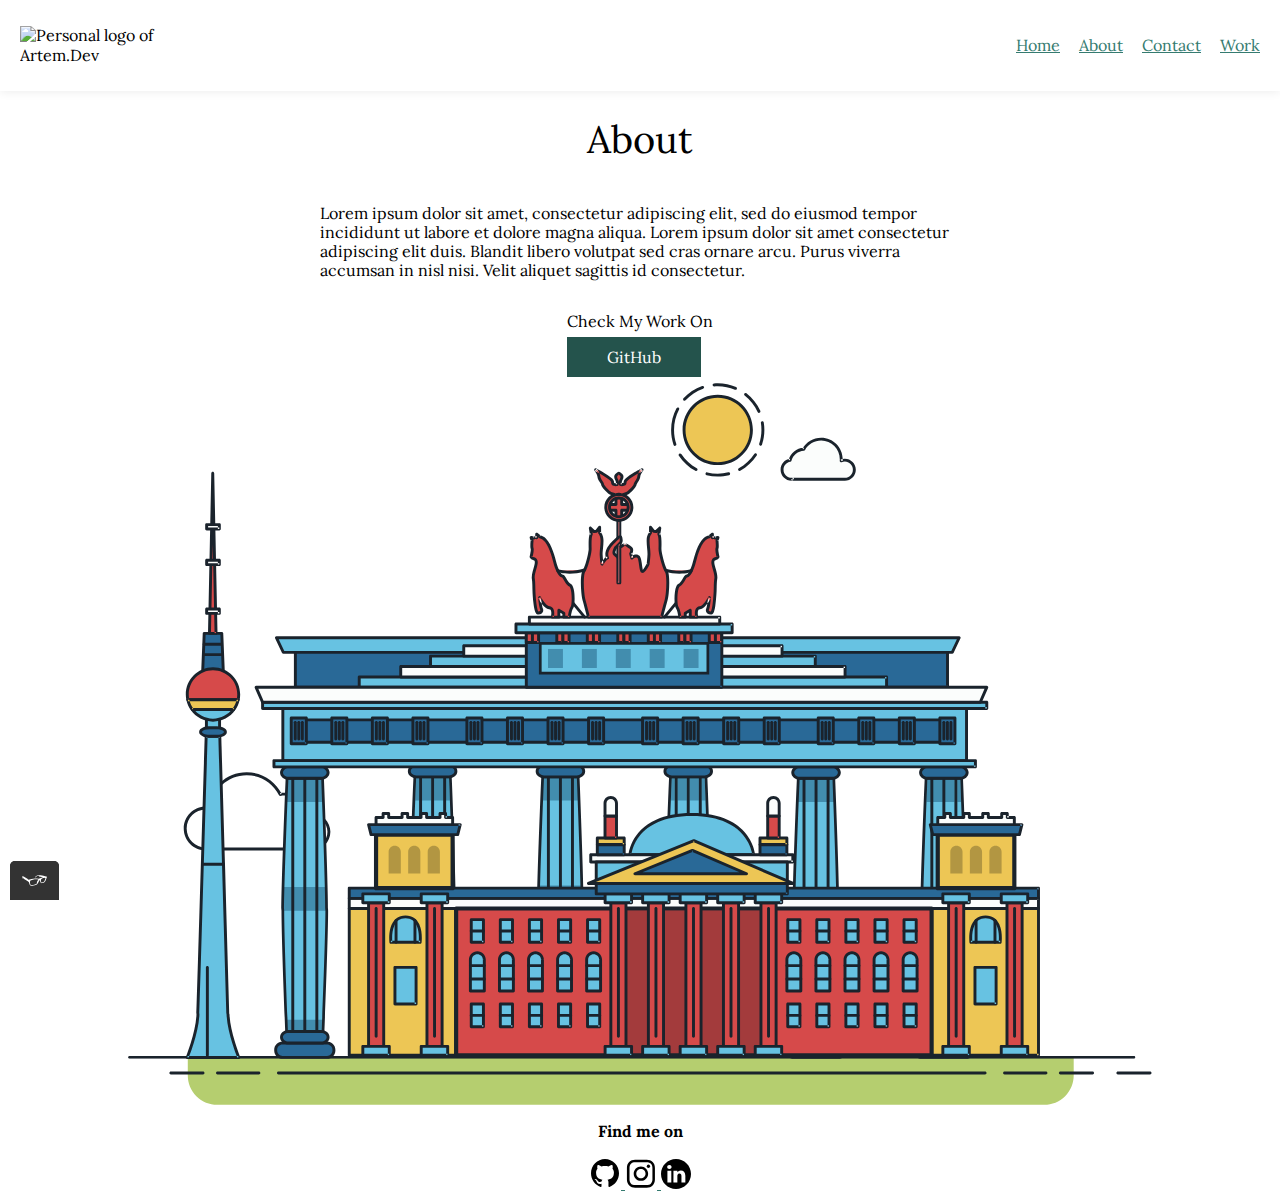
==== commit 1c3c2537: "links added" ====
--- a/about.html
+++ b/about.html
@@ -2145,27 +2145,38 @@
       <footer class="page-footer">
         <h3>Find me on</h3>
         <div class="social-media">
-          <img
-            src="img/github.svg"
-            alt="GitHub"
-            height="32"
-            width="32"
-            enable-background="new 0 0 48 48"
-          />
-          <img
-            src="img/instagram.svg"
-            alt="Instagram"
-            height="32"
-            width="32"
-            enable-background="new 0 0 48 48"
-          />
-          <img
-            src="img/linkedin.svg"
-            alt="LinkedIn"
-            height="30"
-            width="30"
-            enable-background="new 0 0 48 48"
-          />
+          <a href="https://github.com/artemtsirik" target="_blank">
+            <img
+              src="img/github.svg"
+              alt="GitHub"
+              height="32"
+              width="32"
+              enable-background="new 0 0 48 48"
+            />
+          </a>
+
+          <a href="https://www.instagram.com/artemtsirik/" target="_blank">
+            <img
+              src="img/instagram.svg"
+              alt="Instagram"
+              height="32"
+              width="32"
+              enable-background="new 0 0 48 48"
+            />
+          </a>
+
+          <a
+            href="https://www.linkedin.com/in/artem-tsirikov-b5ab55264/"
+            target="_blank"
+          >
+            <img
+              src="img/linkedin.svg"
+              alt="LinkedIn"
+              height="30"
+              width="30"
+              enable-background="new 0 0 48 48"
+            />
+          </a>
         </div>
       </footer>
     </footer>
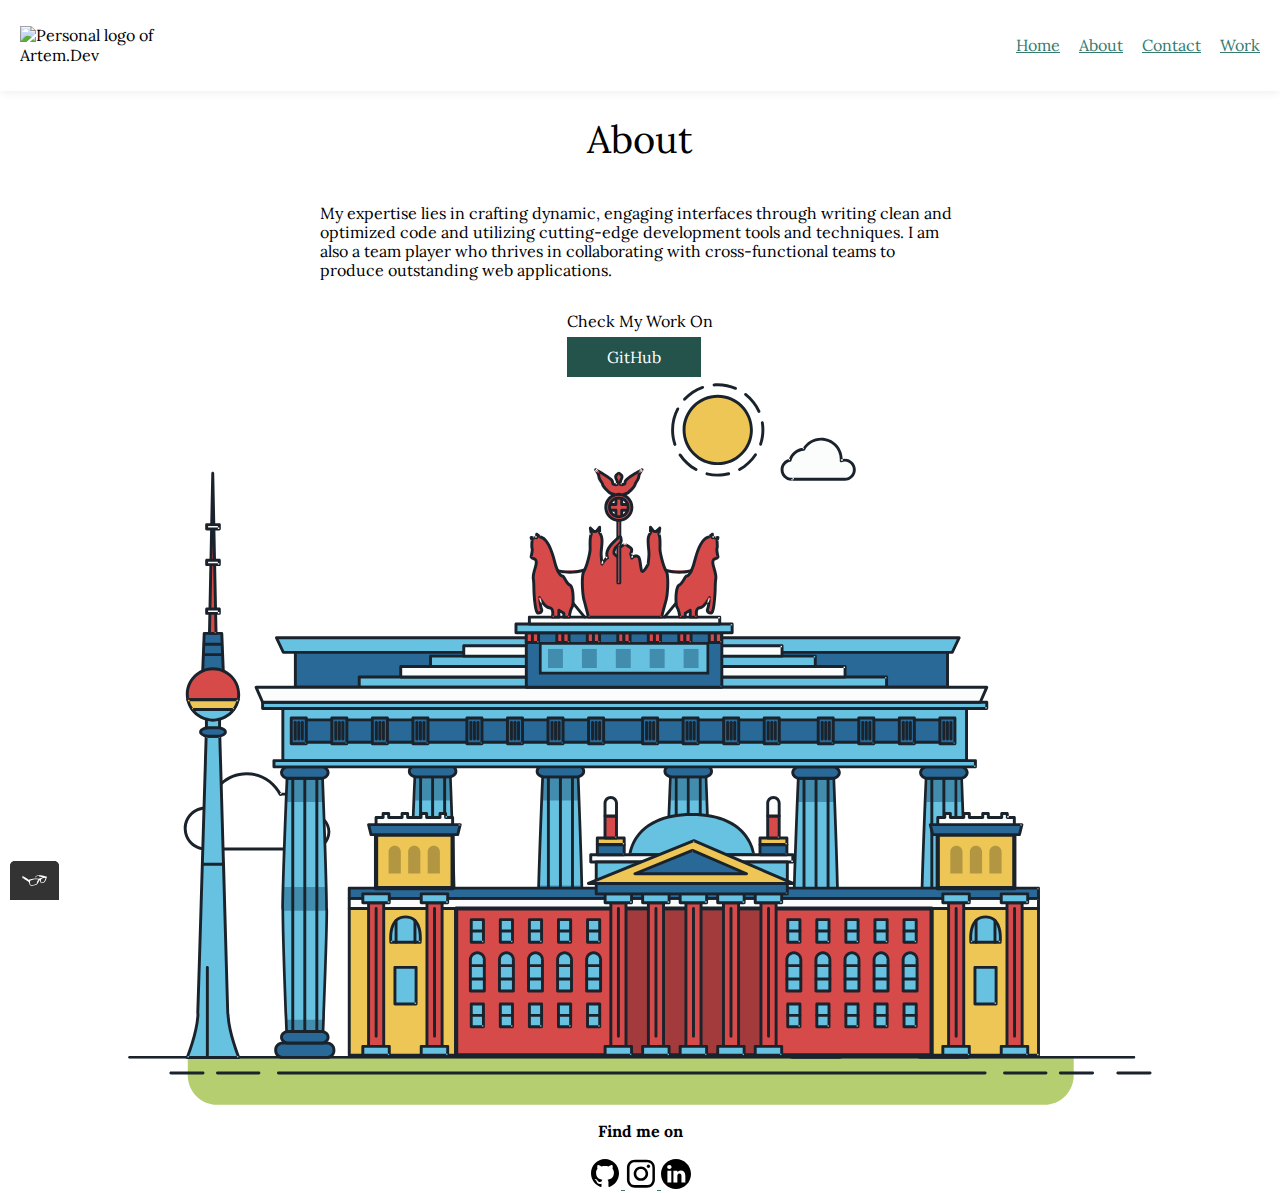
==== commit 0535db0a: "Added text" ====
--- a/about.html
+++ b/about.html
@@ -58,11 +58,11 @@
       <h1>About</h1>
       <p>
         <!--Add info about me-->
-        Lorem ipsum dolor sit amet, consectetur adipiscing elit, sed do eiusmod
-        tempor incididunt ut labore et dolore magna aliqua. Lorem ipsum dolor
-        sit amet consectetur adipiscing elit duis. Blandit libero volutpat sed
-        cras ornare arcu. Purus viverra accumsan in nisl nisi. Velit aliquet
-        sagittis id consectetur.
+        My expertise lies in crafting dynamic, engaging interfaces through
+        writing clean and optimized code and utilizing cutting-edge development
+        tools and techniques. I am also a team player who thrives in
+        collaborating with cross-functional teams to produce outstanding web
+        applications.
       </p>
       <div>
         <p>Check My Work On</p>
--- a/css/style.production.css
+++ b/css/style.production.css
@@ -14,6 +14,14 @@
   font-weight: 400;
   font-size: 16px;
   line-height: 1.2;
+}
+
+.home-content {
+  padding-top: 100px;
+  padding-bottom: 200px;
+}
+
+.home-hero {
 }
 
 /* Welcome */
@@ -105,6 +113,11 @@
   text-align: center;
 }
 
+.contact-page {
+  display: grid;
+  justify-items: center;
+}
+
 .profile {
   max-width: 700px;
   margin: 0 auto;
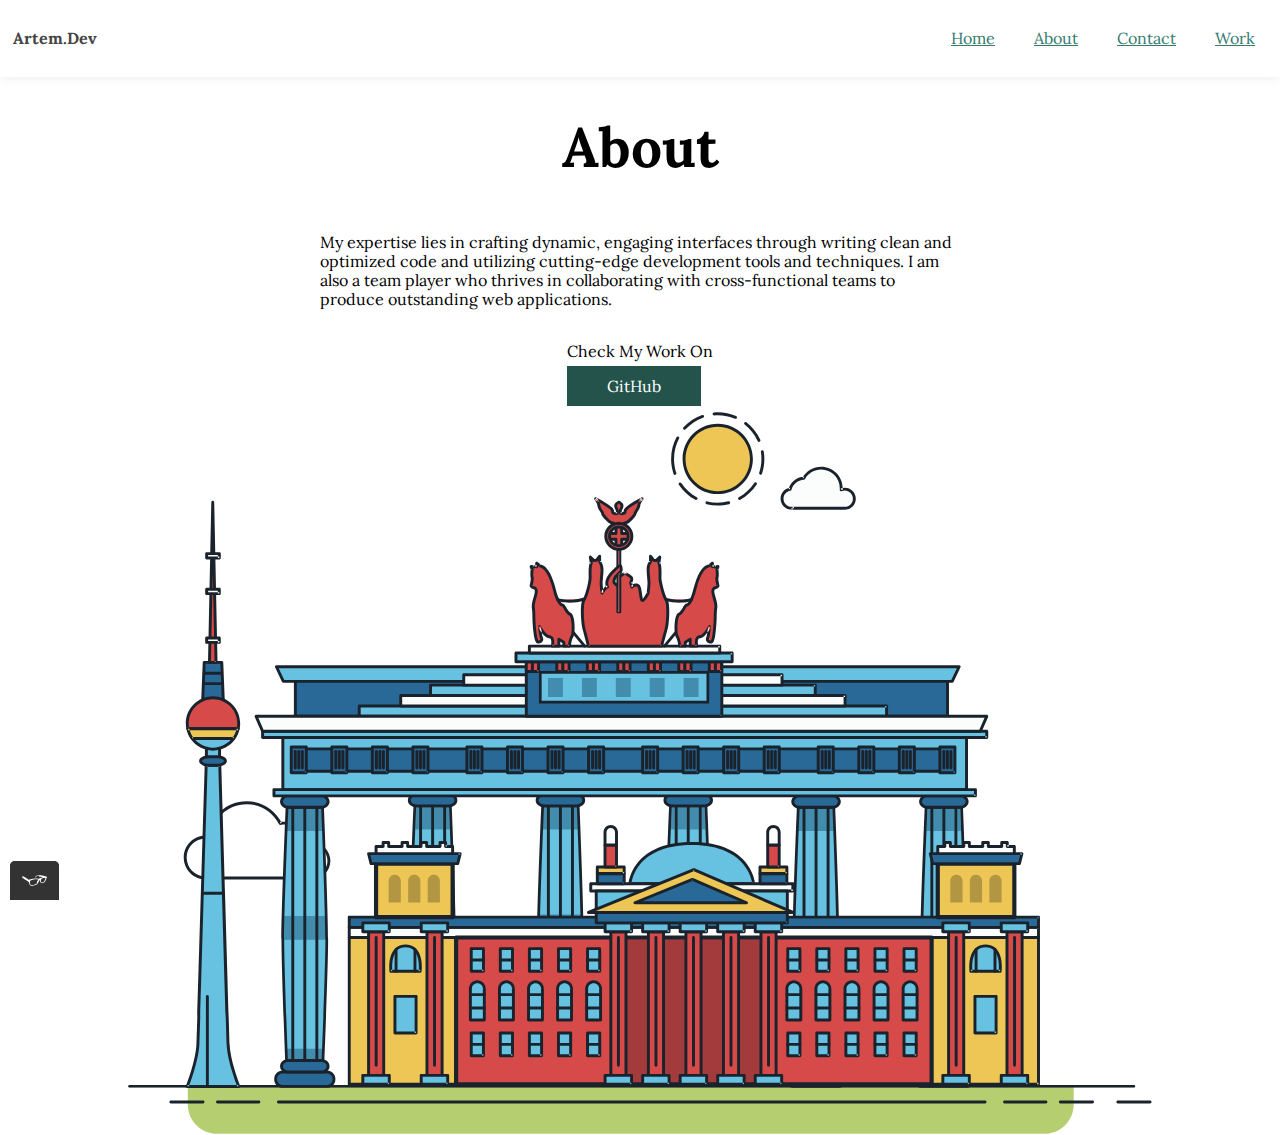
==== commit f33104bf: "Updated code for portfolio" ====
--- a/about.html
+++ b/about.html
@@ -7,7 +7,11 @@
     <meta name="viewport" content="width=device-width, initial-scale=1" />
 
     <link rel="stylesheet" type="text/css" href="css/normalize.min.css" />
-    <link rel="icon" href="favicon_io/apple-touch-icon.png" type="img" />
+    <link
+      rel="icon"
+      href="/favicon_io/apple-touch-icon.png"
+      type="image/x-icon"
+    />
     <link rel="stylesheet" type="text/css" href="css/style.production.css" />
     <link
       href="https://fonts.googleapis.com/css2?family=Lora:ital,wght@0,400;0,600;1,400;1,500&display=swap"
@@ -19,19 +23,11 @@
 
   <body>
     <header class="page-header">
-      <img
-        src="http://via.placeholder.com/200x70"
-        alt="Personal logo of Artem.Dev"
-        class="page-header__item"
-      />
-
+      <h3 class="logo">Artem.Dev</h3>
       <nav class="page-header__item">
         <ul role="menubar" class="navigation-list">
           <li role="presentation">
-            <a
-              href="index.html"
-              role="menuitem"
-              class="navigation-list__item navigation-list__item--active"
+            <a href="index.html" role="menuitem" class="navigation-list__item"
               >Home</a
             >
           </li>
@@ -45,7 +41,6 @@
               >Contact</a
             >
           </li>
-
           <li role="presentation">
             <a href="work.html" role="menuitem" class="navigation-list__item"
               >Work</a
@@ -57,7 +52,6 @@
     <div class="about_page_content">
       <h1>About</h1>
       <p>
-        <!--Add info about me-->
         My expertise lies in crafting dynamic, engaging interfaces through
         writing clean and optimized code and utilizing cutting-edge development
         tools and techniques. I am also a team player who thrives in
@@ -2141,44 +2135,24 @@
         </g>
       </svg>
     </div>
-    <footer>
-      <footer class="page-footer">
-        <h3>Find me on</h3>
-        <div class="social-media">
-          <a href="https://github.com/artemtsirik" target="_blank">
-            <img
-              src="img/github.svg"
-              alt="GitHub"
-              height="32"
-              width="32"
-              enable-background="new 0 0 48 48"
-            />
-          </a>
+    <footer class="page-footer">
+      <h3>Find me on</h3>
+      <div class="social-media">
+        <a href="https://github.com/artemtsirik" target="_blank">
+          <img src="img/github.svg" alt="GitHub" height="32" width="32" />
+        </a>
 
-          <a href="https://www.instagram.com/artemtsirik/" target="_blank">
-            <img
-              src="img/instagram.svg"
-              alt="Instagram"
-              height="32"
-              width="32"
-              enable-background="new 0 0 48 48"
-            />
-          </a>
+        <a href="https://www.instagram.com/artemtsirik/" target="_blank">
+          <img src="img/instagram.svg" alt="Instagram" height="32" width="32" />
+        </a>
 
-          <a
-            href="https://www.linkedin.com/in/artem-tsirikov-b5ab55264/"
-            target="_blank"
-          >
-            <img
-              src="img/linkedin.svg"
-              alt="LinkedIn"
-              height="30"
-              width="30"
-              enable-background="new 0 0 48 48"
-            />
-          </a>
-        </div>
-      </footer>
+        <a
+          href="https://www.linkedin.com/in/artem-tsirikov-b5ab55264/"
+          target="_blank"
+        >
+          <img src="img/linkedin.svg" alt="LinkedIn" height="30" width="30" />
+        </a>
+      </div>
     </footer>
     <script src="js/tota11y.min.js"></script>
   </body>
--- a/css/style.production.css
+++ b/css/style.production.css
@@ -17,17 +17,16 @@
 }
 
 .home-content {
-  padding-top: 100px;
-  padding-bottom: 200px;
-}
-
-.home-hero {
+  display: flexbox;
+  flex-direction: column;
+  align-items: center;
+  margin: 150px;
 }
 
 /* Welcome */
 h1 {
-  font-size: 38px;
-  font-weight: 400;
+  font-size: 55px;
+  font-weight: bold;
 }
 
 /* Find me On */
@@ -37,8 +36,9 @@
 
 /* Intoduction */
 h4 {
-  font-size: 26px;
-  font-weight: 400;
+  font-size: 23px;
+  font-weight: lighter;
+  color: #444444;
 }
 
 a:hover,
@@ -111,6 +111,8 @@
   -ms-flex-direction: column;
   flex-direction: column;
   text-align: center;
+  position: fixed;
+  width: 100%;
 }
 
 .contact-page {
@@ -133,8 +135,7 @@
   display: -ms-flexbox;
   display: flex;
   width: 100%;
-  padding: 20px;
-
+  padding: 5px;
   -webkit-box-shadow: 0 0 10px rgba(0, 0, 0, 0.09);
 
   box-shadow: 0 0 10px rgba(0, 0, 0, 0.09);
@@ -149,6 +150,11 @@
   align-self: center;
 }
 
+.logo {
+  padding: 8px;
+  color: #444;
+}
+
 .page-header__item:last-child {
   -webkit-box-flex: 1;
   -ms-flex-positive: 1;
@@ -159,13 +165,18 @@
 .navigation-list li {
   display: inline-block;
   margin-left: 15px;
+  margin-right: 20px;
   list-style-type: none;
 }
 
 .grid__item {
   background-color: rgb(233, 233, 233);
-  margin: 10px;
+  margin: 5px;
+  padding: 12px;
   width: auto;
+}
+.work_text {
+  text-align: center;
 }
 
 .grid {
